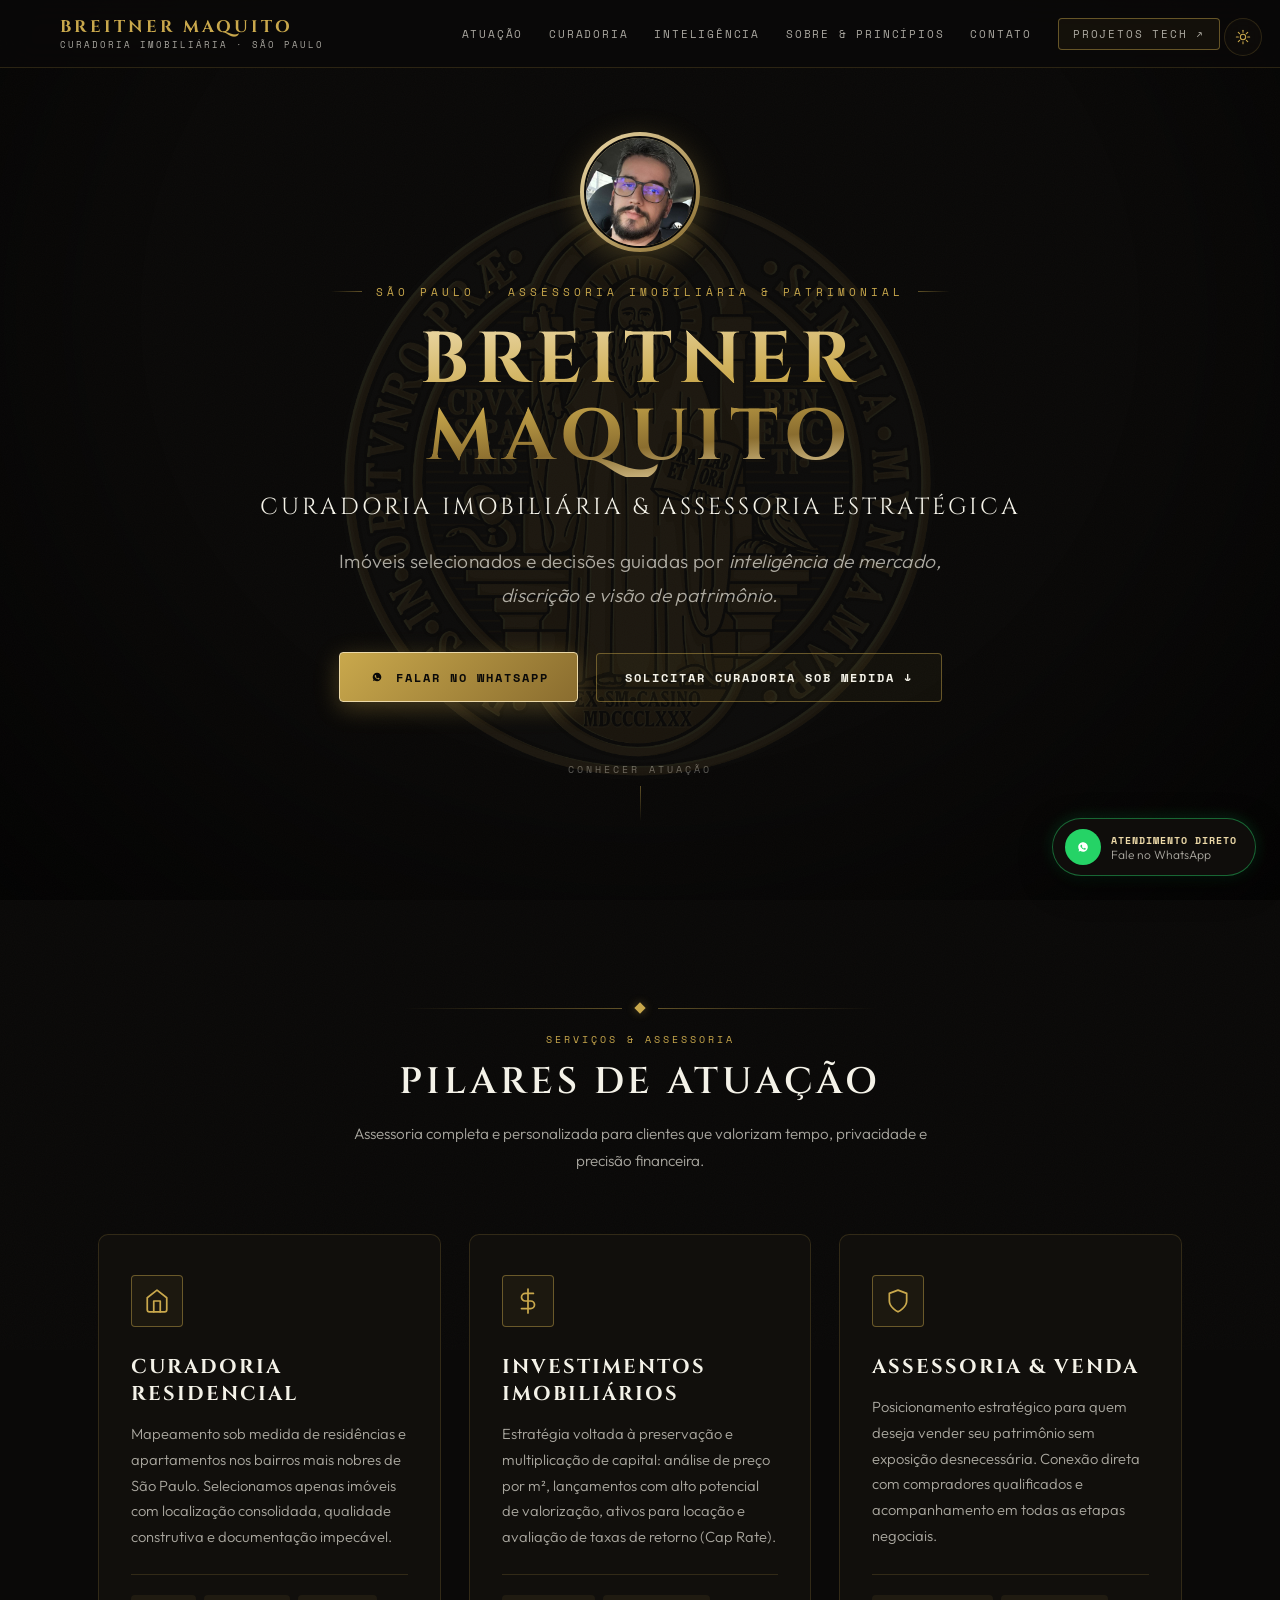
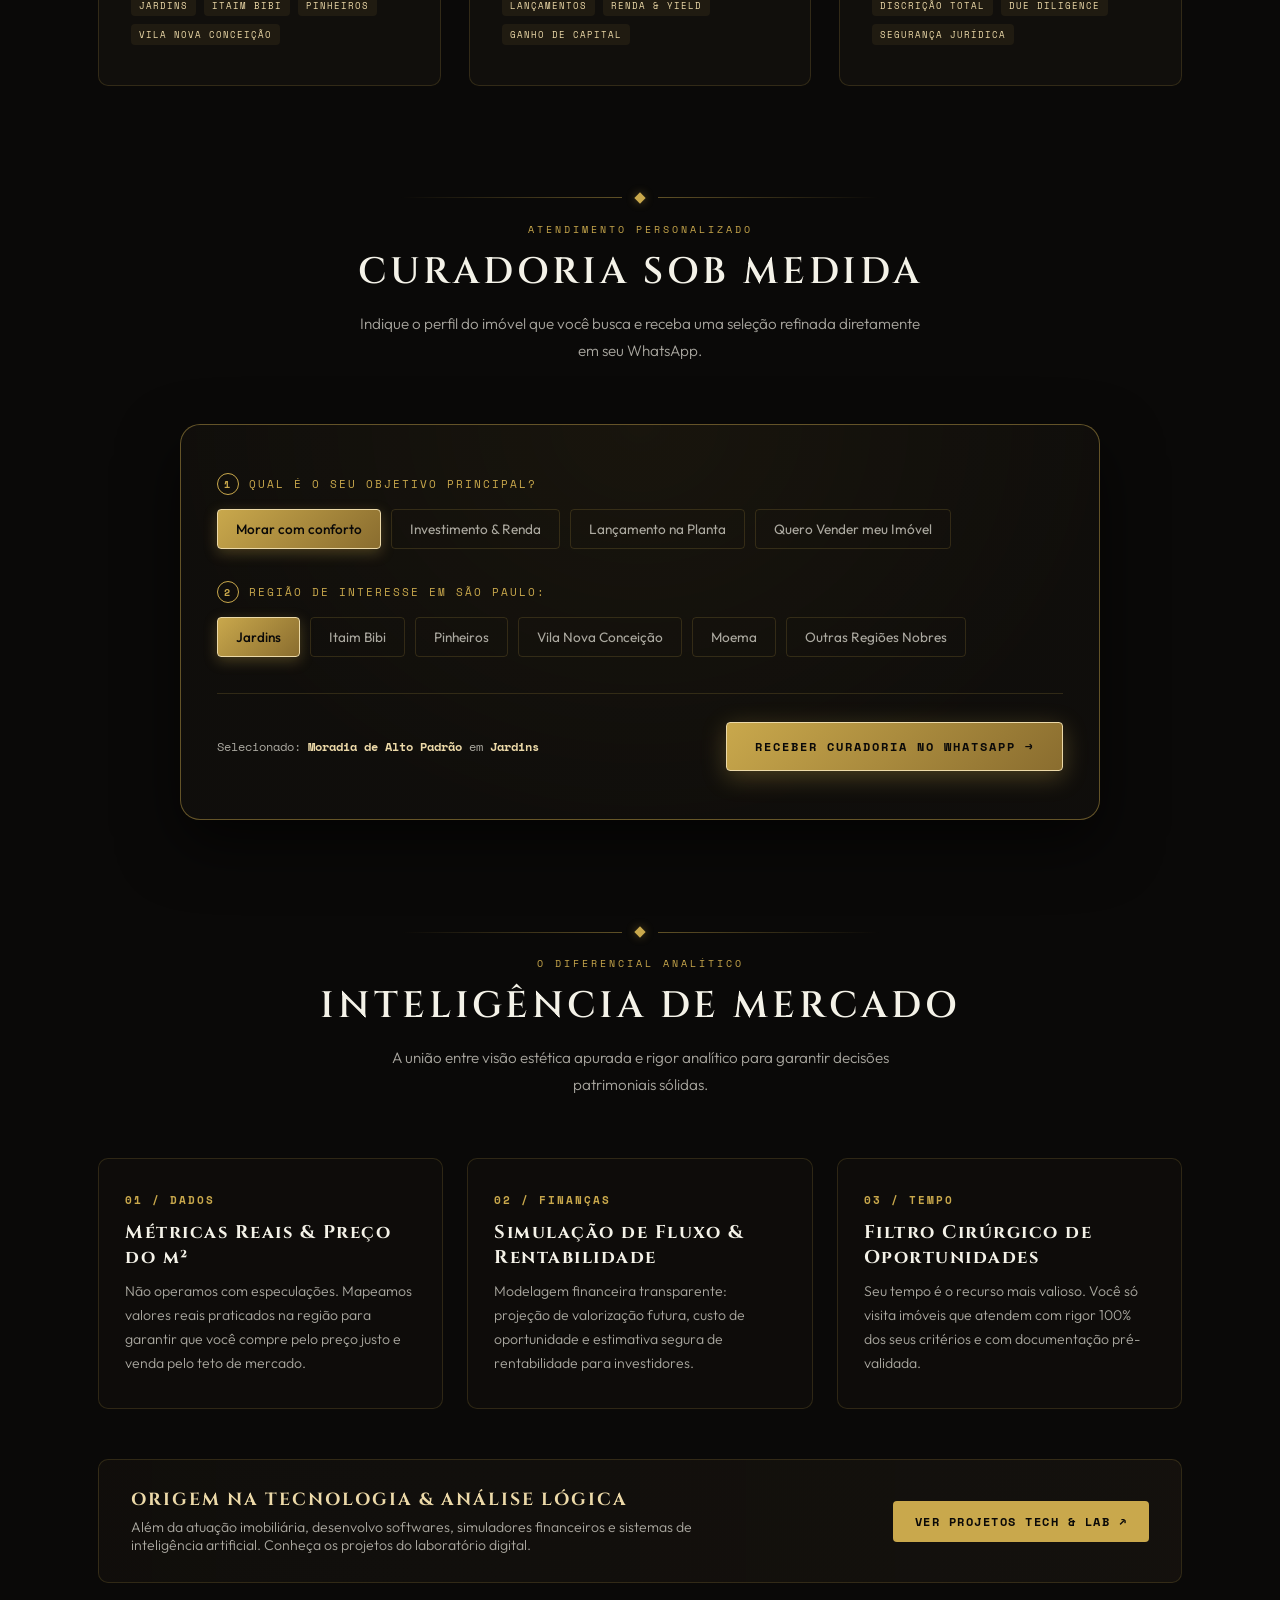
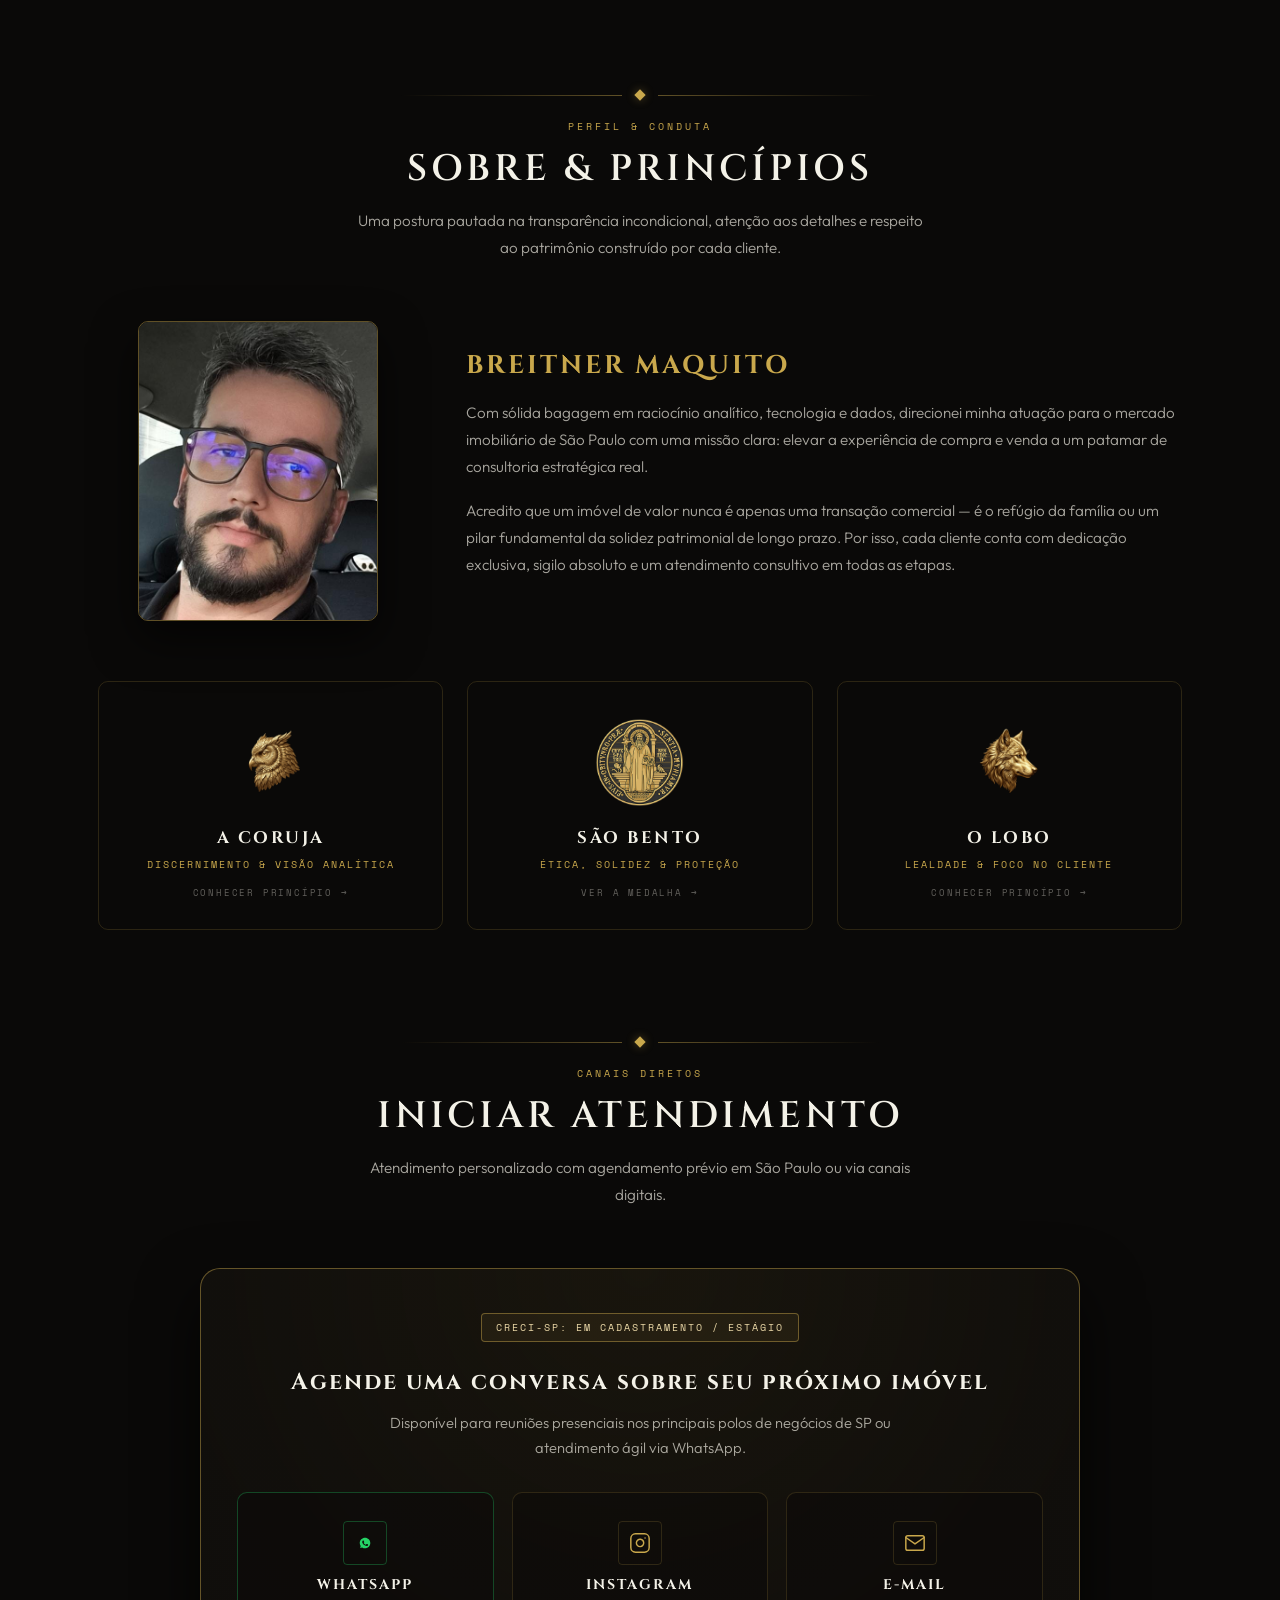
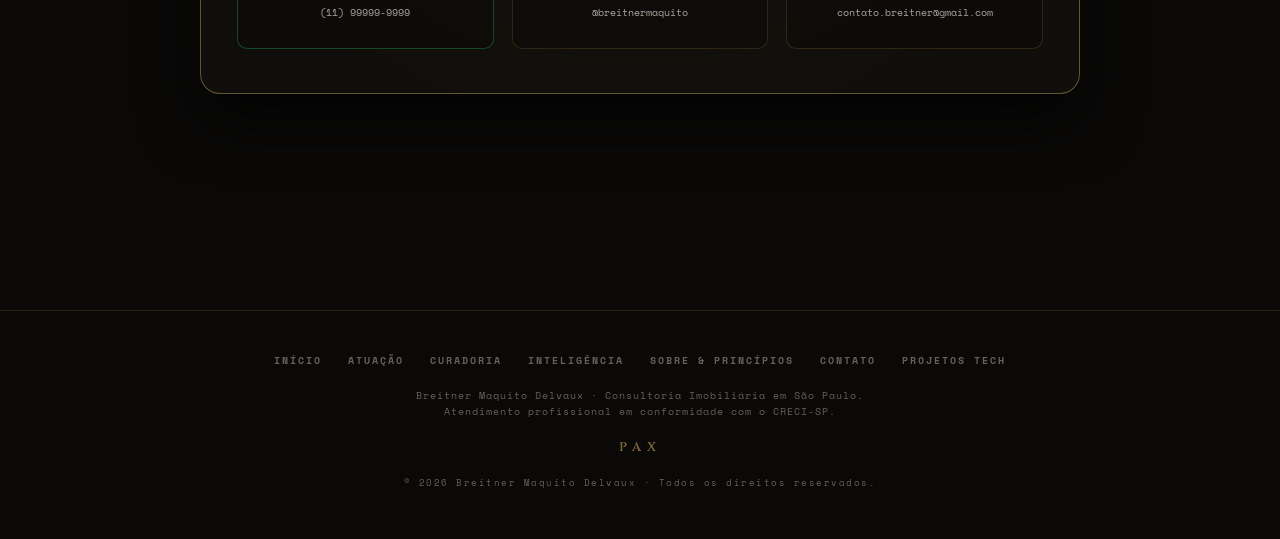
==== index.html @ dfddaceb "feat: curadoria imobiliaria sp e pagina tech" ====
<!DOCTYPE html>
<html lang="pt-BR">
<head>
<meta charset="UTF-8">
<meta name="viewport" content="width=device-width, initial-scale=1.0">
<meta name="description" content="Breitner Maquito — Curadoria Imobiliária & Assessoria Estratégica em São Paulo. Imóveis selecionados e decisões guiadas por inteligência de mercado, discrição e visão de patrimônio.">
<title>Breitner Maquito — Curadoria Imobiliária & Assessoria Estratégica · São Paulo</title>
<link rel="manifest" href="manifest.json">
<meta name="theme-color" content="#0a0908">

<!-- ═══════════ SEO / META TAGS ═══════════ -->
<meta name="author" content="Breitner Maquito Delvaux">
<meta name="keywords" content="Breitner Maquito, corretor de imóveis, curadoria imobiliária, São Paulo, Jardins, Itaim Bibi, Pinheiros, Vila Nova Conceição, assessoria imobiliária, investimentos imobiliários">
<link rel="canonical" href="https://tinight.github.io/">

<!-- Open Graph (LinkedIn, WhatsApp, Facebook) -->
<meta property="og:type" content="website">
<meta property="og:url" content="https://tinight.github.io/">
<meta property="og:title" content="Breitner Maquito — Curadoria Imobiliária & Assessoria Estratégica">
<meta property="og:description" content="Imóveis selecionados e decisões guiadas por inteligência de mercado, discrição e visão de patrimônio em São Paulo.">
<meta property="og:image" content="https://tinight.github.io/assets/og-card.jpg">
<meta property="og:image:width" content="1200">
<meta property="og:image:height" content="630">
<meta property="og:locale" content="pt_BR">
<meta property="og:site_name" content="Breitner Maquito Real Estate">

<!-- Twitter / X -->
<meta name="twitter:card" content="summary_large_image">
<meta name="twitter:title" content="Breitner Maquito — Curadoria Imobiliária · São Paulo">
<meta name="twitter:description" content="Imóveis selecionados e decisões guiadas por inteligência de mercado e discrição em São Paulo.">
<meta name="twitter:image" content="https://tinight.github.io/assets/og-card.jpg">

<link href="https://fonts.googleapis.com/css2?family=Cinzel:wght@400;600;700;900&family=Outfit:wght@300;400;500;600;700&family=Space+Mono:wght@400;700&display=swap" rel="stylesheet">
<style>
*,*::before,*::after{margin:0;padding:0;box-sizing:border-box;}

:root{
  /* Paleta champanhe & luxo discreto */
  --bg:#0a0908;
  --bg-soft:#110f0c;
  --bg-card:#15130f;
  --gold-hi:#ecd9a8;   /* champanhe claro — brilhos e texto metálico */
  --gold:#c9a84c;      /* ouro nobre */
  --gold-deep:#8a6d2f; /* ouro sombra */
  --ink:#f4f2e8;
  --muted:rgba(244,242,232,0.68);
  --faint:rgba(244,242,232,0.38);
  --line:rgba(201,168,76,0.18);
  --line-strong:rgba(201,168,76,0.45);
  --whatsapp:#25D366;

  /* Sistema */
  --r-sm:4px;
  --r-md:10px;
  --r-lg:20px;
  --sans:'Outfit',sans-serif;
  --serif:'Cinzel',serif;
  --mono:'Space Mono',monospace;
  --section-pad:clamp(80px,12vh,140px);
}

html{scroll-behavior:smooth;}
body{
  font-family:var(--sans);
  font-weight:300;
  background:var(--bg);
  color:var(--ink);
  min-height:100vh;
  overflow-x:hidden;
  -webkit-font-smoothing:antialiased;
}

/* ── Textura de grain sutil ── */
body::after{
  content:'';
  position:fixed;inset:-50%;z-index:1;pointer-events:none;
  background-image:url("data:image/svg+xml,%3Csvg xmlns='http://www.w3.org/2000/svg' width='300' height='300'%3E%3Cfilter id='n'%3E%3CfeTurbulence type='fractalNoise' baseFrequency='0.9' numOctaves='2'/%3E%3C/filter%3E%3Crect width='300' height='300' filter='url(%23n)' opacity='0.5'/%3E%3C/svg%3E");
  opacity:0.045;
  animation:grainShift 9s steps(6) infinite;
}
@keyframes grainShift{
  0%,100%{transform:translate(0,0);}
  20%{transform:translate(-2%,1%);}
  40%{transform:translate(1%,-2%);}
  60%{transform:translate(-1%,2%);}
  80%{transform:translate(2%,-1%);}
}

/* Vinheta de profundidade */
body::before{
  content:'';
  position:fixed;inset:0;z-index:0;pointer-events:none;
  background:radial-gradient(ellipse at 50% 35%,transparent 55%,rgba(0,0,0,0.65) 100%);
}

::selection{background:rgba(201,168,76,0.3);color:var(--gold-hi);}

/* ═══════════ NAVBAR ═══════════ */
.navbar{
  position:sticky;top:0;z-index:90;
  background:rgba(10,9,8,0.88);
  backdrop-filter:blur(16px);-webkit-backdrop-filter:blur(16px);
  border-bottom:1px solid var(--line);
  padding:16px 28px;
}
.nav-inner{
  max-width:1160px;margin:0 auto;
  display:flex;align-items:center;justify-content:space-between;
  gap:20px;
}
.nav-brand{
  display:flex;flex-direction:column;
  text-decoration:none;
}
.brand-name{
  font-family:var(--serif);
  font-size:1.05rem;font-weight:700;
  letter-spacing:3px;text-transform:uppercase;
  color:var(--gold);
}
.brand-sub{
  font-family:var(--mono);
  font-size:0.56rem;letter-spacing:2px;
  text-transform:uppercase;color:var(--muted);
}
.nav-links{
  display:flex;align-items:center;gap:26px;
}
.nav-links a{
  font-family:var(--mono);font-size:0.68rem;font-weight:500;
  letter-spacing:1.8px;text-transform:uppercase;
  color:var(--muted);text-decoration:none;
  transition:color .25s ease;
}
.nav-links a:hover{color:var(--gold-hi);}
.nav-btn-tech{
  display:inline-flex;align-items:center;gap:6px;
  font-family:var(--mono);font-size:0.66rem;font-weight:700;
  letter-spacing:1.5px;text-transform:uppercase;
  color:var(--gold);text-decoration:none;
  padding:7px 14px;border:1px solid var(--line-strong);
  border-radius:var(--r-sm);
  background:rgba(201,168,76,0.06);
  transition:all .3s ease;
}
.nav-btn-tech:hover{
  background:var(--gold);color:var(--bg);
  border-color:var(--gold);
  transform:translateY(-1px);
}
@media(max-width:880px){
  .nav-links a:not(.nav-btn-tech){display:none;}
}

/* ═══════════ HERO ═══════════ */
.hero{
  position:relative;z-index:2;
  min-height:92vh;min-height:92svh;
  display:flex;flex-direction:column;
  align-items:center;justify-content:center;
  text-align:center;
  padding:60px 24px 70px;
  overflow:hidden;
}

/* Marca d'água medalha */
.hero-medal{
  position:absolute;top:50%;left:50%;
  width:min(70vh,600px);height:min(70vh,600px);
  transform:translate(-50%,-50%);
  pointer-events:none;z-index:0;
  opacity:0.09;
  animation:medalBreath 14s ease-in-out infinite alternate;
}
.hero-medal img{width:100%;height:100%;object-fit:contain;}
@keyframes medalBreath{
  from{transform:translate(-50%,-50%) scale(1) rotate(-1deg);opacity:0.08;}
  to{transform:translate(-50%,-50%) scale(1.04) rotate(1deg);opacity:0.12;}
}

.hero-inner{position:relative;z-index:2;max-width:980px;display:flex;flex-direction:column;align-items:center;}

/* Foto do Breitner com moldura de luxo */
.hero-profile{
  position:relative;
  margin-bottom:28px;
}
.profile-frame{
  width:120px;height:120px;
  border-radius:50%;
  padding:4px;
  background:linear-gradient(135deg,var(--gold-hi),var(--gold-deep));
  box-shadow:0 8px 32px rgba(201,168,76,0.28);
  display:inline-block;
}
.profile-img{
  width:100%;height:100%;
  border-radius:50%;
  object-fit:cover;
  display:block;
  border:2px solid var(--bg);
}


.hero-eyebrow{
  font-family:var(--mono);
  font-size:0.68rem;letter-spacing:4px;
  color:var(--gold);text-transform:uppercase;
  margin-bottom:22px;
  display:inline-flex;align-items:center;gap:14px;
}
.hero-eyebrow::before,.hero-eyebrow::after{
  content:'';width:32px;height:1px;
  background:linear-gradient(90deg,transparent,var(--line-strong));
}
.hero-eyebrow::after{background:linear-gradient(90deg,var(--line-strong),transparent);}

.hero h1{
  font-family:var(--serif);
  font-size:clamp(2.4rem,6vw,4.5rem);
  font-weight:700;
  letter-spacing:clamp(3px,0.7vw,7px);
  text-transform:uppercase;
  line-height:1.08;
  background:linear-gradient(175deg,var(--gold-hi) 0%,var(--gold) 45%,var(--gold-deep) 75%,var(--gold-hi) 100%);
  -webkit-background-clip:text;background-clip:text;
  -webkit-text-fill-color:transparent;color:transparent;
}

.hero-subtitle{
  margin-top:14px;
  font-family:var(--serif);
  font-size:clamp(1.05rem,2.4vw,1.45rem);
  font-weight:400;
  letter-spacing:3px;
  text-transform:uppercase;
  color:var(--ink);
}

.hero-tagline{
  margin-top:22px;
  font-size:clamp(1rem,1.9vw,1.2rem);
  font-weight:300;
  color:var(--muted);
  letter-spacing:0.4px;
  line-height:1.75;
  max-width:660px;
}

/* Ações do Hero */
.hero-actions{
  margin-top:40px;
  display:flex;align-items:center;justify-content:center;
  gap:18px;flex-wrap:wrap;
}
.btn-primary{
  display:inline-flex;align-items:center;gap:10px;
  background:linear-gradient(135deg,var(--gold),var(--gold-deep));
  color:var(--bg);font-family:var(--mono);font-size:0.75rem;font-weight:700;
  letter-spacing:2px;text-transform:uppercase;text-decoration:none;
  padding:15px 28px;border-radius:var(--r-sm);
  border:1px solid var(--gold-hi);
  box-shadow:0 6px 24px rgba(201,168,76,0.32);
  transition:all .3s ease;
}
.btn-primary:hover{
  background:linear-gradient(135deg,var(--gold-hi),var(--gold));
  transform:translateY(-2px);
  box-shadow:0 10px 30px rgba(201,168,76,0.45);
}
.btn-secondary{
  display:inline-flex;align-items:center;gap:10px;
  background:rgba(201,168,76,0.05);
  color:var(--ink);font-family:var(--mono);font-size:0.75rem;font-weight:700;
  letter-spacing:2px;text-transform:uppercase;text-decoration:none;
  padding:15px 28px;border-radius:var(--r-sm);
  border:1px solid var(--line-strong);
  transition:all .3s ease;
}
.btn-secondary:hover{
  border-color:var(--gold);color:var(--gold-hi);
  background:rgba(201,168,76,0.12);
  transform:translateY(-2px);
}

.hero-scroll{
  margin-top:60px;
  display:flex;flex-direction:column;align-items:center;gap:10px;
  color:var(--faint);text-decoration:none;
  font-family:var(--mono);font-size:0.6rem;letter-spacing:3px;text-transform:uppercase;
  transition:color .3s;
}
.hero-scroll:hover{color:var(--gold);}
.hero-scroll span{display:block;width:1px;height:36px;background:linear-gradient(180deg,var(--line-strong),transparent);}

/* ═══════════ ESTRUTURA DE SEÇÃO ═══════════ */
.section{
  position:relative;z-index:2;
  max-width:1140px;margin:0 auto;
  padding:var(--section-pad) 28px 0;
}
.section:last-of-type{padding-bottom:var(--section-pad);}

.section-head{
  display:flex;flex-direction:column;align-items:center;
  margin-bottom:60px;text-align:center;
}
.ornament{
  display:flex;align-items:center;gap:14px;
  margin-bottom:20px;width:100%;max-width:480px;
}
.ornament::before,.ornament::after{
  content:'';flex:1;height:1px;
  background:linear-gradient(90deg,transparent,var(--line-strong));
}
.ornament::after{background:linear-gradient(90deg,var(--line-strong),transparent);}
.ornament i{
  width:8px;height:8px;flex-shrink:0;
  background:var(--gold);
  transform:rotate(45deg);
  box-shadow:0 0 10px rgba(201,168,76,0.4);
}
.section-tag{
  font-family:var(--mono);font-size:0.62rem;letter-spacing:3px;
  color:var(--gold);text-transform:uppercase;margin-bottom:10px;
}
.section-title{
  font-family:var(--serif);
  font-size:clamp(1.6rem,3.4vw,2.3rem);
  font-weight:600;letter-spacing:4px;text-transform:uppercase;
  color:var(--ink);
}
.section-sub{
  margin-top:14px;
  font-size:0.95rem;color:var(--muted);font-weight:300;
  max-width:580px;line-height:1.75;
}

/* ═══════════ ÁREAS DE ATUAÇÃO ═══════════ */
.services-grid{
  display:grid;grid-template-columns:repeat(3,1fr);
  gap:28px;
}
@media(max-width:920px){.services-grid{grid-template-columns:1fr;max-width:540px;margin-inline:auto;}}

.service-card{
  background:var(--bg-soft);
  border:1px solid var(--line);
  border-radius:var(--r-md);
  padding:40px 32px;
  display:flex;flex-direction:column;
  transition:border-color .35s ease,transform .35s ease,box-shadow .35s ease;
  position:relative;overflow:hidden;
}
.service-card::before{
  content:'';position:absolute;top:0;left:0;right:0;height:2px;
  background:linear-gradient(90deg,transparent,var(--gold),transparent);
  opacity:0;transition:opacity .35s;
}
.service-card:hover{
  border-color:var(--line-strong);
  transform:translateY(-6px);
  box-shadow:0 20px 40px rgba(0,0,0,0.5);
}
.service-card:hover::before{opacity:1;}

.service-icon{
  width:52px;height:52px;border-radius:var(--r-sm);
  border:1px solid var(--line-strong);
  display:flex;align-items:center;justify-content:center;
  color:var(--gold);background:rgba(201,168,76,0.06);
  margin-bottom:26px;
}
.service-title{
  font-family:var(--serif);font-size:1.25rem;font-weight:700;
  letter-spacing:2px;text-transform:uppercase;color:var(--ink);
  margin-bottom:14px;
}
.service-desc{
  font-size:0.92rem;font-weight:300;color:var(--muted);
  line-height:1.75;flex:1;
}
.service-tags{
  margin-top:24px;padding-top:20px;
  border-top:1px solid var(--line);
  display:flex;flex-wrap:wrap;gap:8px;
}
.service-tag{
  font-family:var(--mono);font-size:0.58rem;letter-spacing:1px;
  text-transform:uppercase;color:var(--gold-hi);
  background:rgba(201,168,76,0.08);padding:4px 8px;border-radius:var(--r-sm);
}

/* ═══════════ CURADORIA INTERATIVA ═══════════ */
.curadoria-box{
  background:radial-gradient(ellipse at 50% 0%,rgba(201,168,76,0.08) 0%,rgba(17,15,12,0.85) 75%);
  border:1px solid var(--line-strong);
  border-radius:var(--r-lg);
  padding:48px 36px;
  max-width:920px;margin:0 auto;
  box-shadow:0 24px 60px rgba(0,0,0,0.6);
}
@media(max-width:600px){.curadoria-box{padding:32px 20px;}}

.curadoria-steps{
  display:flex;flex-direction:column;gap:32px;
}
.curadoria-step-title{
  font-family:var(--mono);font-size:0.68rem;letter-spacing:2px;
  text-transform:uppercase;color:var(--gold);margin-bottom:14px;
  display:flex;align-items:center;gap:10px;
}
.step-num{
  width:22px;height:22px;border-radius:50%;
  border:1px solid var(--gold);
  display:flex;align-items:center;justify-content:center;
  font-size:0.62rem;font-weight:700;
}
.options-chips{
  display:flex;flex-wrap:wrap;gap:10px;
}
.chip-btn{
  background:none;border:1px solid var(--line);
  color:var(--muted);padding:10px 18px;border-radius:var(--r-sm);
  font-family:var(--sans);font-size:0.85rem;cursor:pointer;
  transition:all .25s ease;
}
.chip-btn:hover{border-color:var(--gold);color:var(--ink);}
.chip-btn.active{
  background:linear-gradient(135deg,var(--gold),var(--gold-deep));
  color:var(--bg);border-color:var(--gold-hi);font-weight:500;
  box-shadow:0 4px 14px rgba(201,168,76,0.3);
}

.curadoria-submit-row{
  margin-top:36px;
  padding-top:28px;
  border-top:1px solid var(--line);
  display:flex;align-items:center;justify-content:space-between;
  gap:20px;flex-wrap:wrap;
}
.curadoria-summary{
  font-family:var(--mono);font-size:0.75rem;color:var(--muted);
  line-height:1.6;
}
.curadoria-summary b{color:var(--gold-hi);font-weight:600;}

/* ═══════════ DIFERENCIAIS / INTELIGÊNCIA ═══════════ */
.diff-grid{
  display:grid;grid-template-columns:repeat(3,1fr);gap:24px;
}
@media(max-width:860px){.diff-grid{grid-template-columns:1fr;}}

.diff-card{
  border:1px solid var(--line);
  border-radius:var(--r-md);
  padding:32px 26px;
  background:rgba(17,15,12,0.6);
  transition:all .3s ease;
}
.diff-card:hover{
  border-color:var(--gold);
  background:rgba(201,168,76,0.04);
}
.diff-number{
  font-family:var(--mono);font-size:0.7rem;font-weight:700;
  letter-spacing:2px;color:var(--gold);margin-bottom:12px;
}
.diff-title{
  font-family:var(--serif);font-size:1.15rem;font-weight:700;
  letter-spacing:1.5px;color:var(--ink);margin-bottom:10px;
}
.diff-desc{
  font-size:0.88rem;color:var(--muted);line-height:1.7;font-weight:300;
}

/* Banner de ligação com o Tech Lab */
.tech-banner{
  margin-top:50px;
  border:1px solid var(--line);
  border-radius:var(--r-md);
  padding:28px 32px;
  display:flex;align-items:center;justify-content:space-between;
  gap:24px;flex-wrap:wrap;
  background:linear-gradient(90deg,rgba(17,15,12,0.9),rgba(25,21,16,0.7));
}
.tech-banner-info h4{
  font-family:var(--serif);font-size:1.1rem;letter-spacing:2px;
  text-transform:uppercase;color:var(--gold-hi);margin-bottom:6px;
}
.tech-banner-info p{
  font-size:0.88rem;color:var(--muted);font-weight:300;max-width:580px;
}
.tech-banner-btn{
  display:inline-flex;align-items:center;gap:8px;
  font-family:var(--mono);font-size:0.72rem;font-weight:700;
  letter-spacing:1.5px;text-transform:uppercase;text-decoration:none;
  color:var(--bg);background:var(--gold);
  padding:12px 22px;border-radius:var(--r-sm);
  transition:all .3s;white-space:nowrap;
}
.tech-banner-btn:hover{
  background:var(--gold-hi);transform:translateX(3px);
}

/* ═══════════ SOBRE & PRINCÍPIOS ═══════════ */
.about-box{
  display:grid;grid-template-columns:320px 1fr;gap:48px;
  align-items:center;margin-bottom:60px;
}
@media(max-width:860px){.about-box{grid-template-columns:1fr;text-align:center;}}

.about-photo-col{display:flex;justify-content:center;}
.about-photo-wrap{
  position:relative;width:240px;height:300px;
  border-radius:var(--r-md);overflow:hidden;
  border:1px solid var(--line-strong);
  box-shadow:0 18px 45px rgba(0,0,0,0.6);
}
.about-photo-wrap img{
  width:100%;height:100%;object-fit:cover;
}
.about-text h3{
  font-family:var(--serif);font-size:1.6rem;font-weight:700;
  letter-spacing:3px;text-transform:uppercase;color:var(--gold);
  margin-bottom:16px;
}
.about-text p{
  font-size:0.95rem;font-weight:300;color:var(--muted);
  line-height:1.8;margin-bottom:16px;
}

/* Símbolos / Pilares */
.symbols-grid{
  display:grid;grid-template-columns:repeat(3,1fr);
  gap:24px;
}
@media(max-width:680px){.symbols-grid{grid-template-columns:1fr;max-width:380px;margin-inline:auto;}}

.symbol-card{
  background:none;border:1px solid var(--line);
  border-radius:var(--r-md);
  padding:36px 24px 30px;
  text-align:center;cursor:pointer;
  color:inherit;font-family:inherit;
  transition:border-color .35s,background .35s,transform .35s;
}
.symbol-card:hover{
  border-color:var(--line-strong);
  background:rgba(201,168,76,0.04);
  transform:translateY(-6px);
}
.symbol-card img{
  width:88px;height:88px;object-fit:contain;
  margin-bottom:18px;
  transition:transform .4s ease;
}
.symbol-card:hover img{transform:scale(1.06);}
.symbol-name{
  font-family:var(--serif);
  font-size:1.05rem;font-weight:700;
  letter-spacing:2.5px;text-transform:uppercase;
  color:var(--ink);
}
.symbol-meaning{
  margin-top:8px;
  font-family:var(--mono);font-size:0.62rem;
  letter-spacing:2px;text-transform:uppercase;
  color:var(--gold);
}
.symbol-hint{
  margin-top:14px;display:inline-block;
  font-family:var(--mono);font-size:0.58rem;
  letter-spacing:1.8px;text-transform:uppercase;
  color:var(--faint);
  transition:color .3s;
}
.symbol-card:hover .symbol-hint{color:var(--gold);}

/* ═══════════ CONTATO ═══════════ */
.contact-section-inner{
  max-width:880px;margin:0 auto;
}
.contact-highlight-card{
  background:radial-gradient(circle at 50% 0%,rgba(201,168,76,0.08) 0%,rgba(17,15,12,0.95) 80%);
  border:1px solid var(--line-strong);
  border-radius:var(--r-lg);
  padding:44px 36px;
  text-align:center;
  box-shadow:0 24px 60px rgba(0,0,0,0.7);
}
.creci-badge{
  display:inline-flex;align-items:center;gap:8px;
  padding:6px 14px;border-radius:var(--r-sm);
  background:rgba(201,168,76,0.08);
  border:1px solid var(--line-strong);
  font-family:var(--mono);font-size:0.62rem;letter-spacing:2px;
  text-transform:uppercase;color:var(--gold-hi);
  margin-bottom:24px;
}
.contacts-grid{
  display:grid;grid-template-columns:repeat(3,1fr);gap:18px;
  margin-top:32px;
}
@media(max-width:700px){.contacts-grid{grid-template-columns:1fr;}}

.contact-item{
  display:flex;flex-direction:column;align-items:center;gap:10px;
  padding:28px 16px;
  background:rgba(10,9,8,0.5);
  border:1px solid var(--line);
  border-radius:var(--r-md);
  text-decoration:none;color:inherit;cursor:pointer;
  transition:all .3s ease;
}
.contact-item:hover{
  border-color:var(--gold);
  background:rgba(201,168,76,0.05);
  transform:translateY(-4px);
}
.contact-item.contact-item--whatsapp{
  border-color:rgba(37,211,102,0.3);
}
.contact-item.contact-item--whatsapp:hover{
  border-color:var(--whatsapp);
  background:rgba(37,211,102,0.06);
}
.contact-icon{
  width:44px;height:44px;border-radius:var(--r-sm);
  border:1px solid var(--line);
  display:flex;align-items:center;justify-content:center;
  color:var(--gold);
  transition:all .3s;
}
.contact-item--whatsapp .contact-icon{color:var(--whatsapp);border-color:rgba(37,211,102,0.3);}
.contact-item:hover .contact-icon{
  background:var(--gold);color:var(--bg);
}
.contact-item--whatsapp:hover .contact-icon{
  background:var(--whatsapp);color:#fff;border-color:var(--whatsapp);
}
.contact-label{
  font-family:var(--serif);font-size:0.88rem;font-weight:700;
  letter-spacing:2px;text-transform:uppercase;color:var(--ink);
}
.contact-handle{
  font-family:var(--mono);font-size:0.65rem;
  color:var(--muted);text-align:center;word-break:break-all;
}

/* ═══════════ BOTÃO FLUTUANTE DE WHATSAPP ═══════════ */
.floating-whatsapp{
  position:fixed;bottom:24px;right:24px;z-index:999;
  display:flex;align-items:center;gap:10px;
  background:rgba(17,15,12,0.92);
  border:1px solid rgba(37,211,102,0.45);
  color:var(--ink);text-decoration:none;
  padding:10px 18px 10px 12px;border-radius:30px;
  backdrop-filter:blur(12px);-webkit-backdrop-filter:blur(12px);
  box-shadow:0 10px 30px rgba(0,0,0,0.6), 0 0 15px rgba(37,211,102,0.2);
  transition:all .3s cubic-bezier(0.2,0.8,0.2,1);
}
.floating-whatsapp:hover{
  transform:translateY(-3px) scale(1.02);
  border-color:var(--whatsapp);
  box-shadow:0 14px 35px rgba(0,0,0,0.7), 0 0 25px rgba(37,211,102,0.35);
}
.wpp-icon-circle{
  width:36px;height:36px;border-radius:50%;
  background:var(--whatsapp);color:#fff;
  display:flex;align-items:center;justify-content:center;
  flex-shrink:0;
}
.wpp-text{
  display:flex;flex-direction:column;text-align:left;
}
.wpp-title{
  font-family:var(--mono);font-size:0.65rem;font-weight:700;
  letter-spacing:1px;text-transform:uppercase;color:var(--gold-hi);
}
.wpp-sub{
  font-size:0.75rem;color:var(--muted);line-height:1.2;
}

/* ═══════════ FOOTER ═══════════ */
.footer{
  position:relative;z-index:2;
  margin-top:var(--section-pad);
  border-top:1px solid var(--line);
  padding:42px 28px 50px;
  display:flex;flex-direction:column;align-items:center;gap:20px;
}
.footer-links{display:flex;gap:26px;flex-wrap:wrap;justify-content:center;}
.footer-links a{
  font-family:var(--mono);font-size:0.64rem;font-weight:700;
  letter-spacing:2px;text-transform:uppercase;
  color:var(--faint);text-decoration:none;
  transition:color .3s;
}
.footer-links a:hover{color:var(--gold);}
.footer-creci-note{
  font-family:var(--mono);font-size:0.6rem;letter-spacing:1px;
  color:var(--faint);text-align:center;max-width:540px;line-height:1.6;
}
.footer-pax{
  font-family:var(--serif);font-size:0.8rem;font-weight:600;
  letter-spacing:6px;color:var(--gold);opacity:0.6;
}
.footer-copy{
  font-family:var(--mono);font-size:0.58rem;
  letter-spacing:1.5px;color:var(--faint);
}

/* ═══════════ REVEAL ON SCROLL ═══════════ */
.reveal{opacity:0;transform:translateY(24px);transition:opacity .75s ease,transform .75s ease;}
.reveal.in{opacity:1;transform:translateY(0);}

/* ═══════════ TOGGLE DE BRILHO ═══════════ */
.glow-toggle{
  position:fixed;top:18px;right:18px;z-index:100;
  width:38px;height:38px;border-radius:50%;
  background:rgba(16,14,11,0.7);
  border:1px solid var(--line);
  color:var(--gold);cursor:pointer;
  display:flex;align-items:center;justify-content:center;
  backdrop-filter:blur(10px);-webkit-backdrop-filter:blur(10px);
  transition:border-color .3s,color .3s;
}
.glow-toggle:hover{border-color:var(--line-strong);color:var(--gold-hi);}
.glow-toggle svg{width:16px;height:16px;}
.glow-off .hero-medal{opacity:0.04!important;animation:none;}
.glow-off body::after{display:none;}

/* ═══════════ MODAIS (PRESERVADOS E REFINADOS) ═══════════ */
.modal-overlay{
  position:fixed;inset:0;
  background:rgba(10,9,8,0.92);
  backdrop-filter:blur(14px);-webkit-backdrop-filter:blur(14px);
  display:flex;align-items:center;justify-content:center;
  z-index:1000;opacity:0;pointer-events:none;
  transition:opacity .3s ease;padding:20px;
}
.modal-overlay.active{opacity:1;pointer-events:auto;}
.modal-card{
  background:var(--bg-soft);
  border:1px solid var(--line-strong);
  border-radius:var(--r-lg);width:100%;max-width:680px;
  box-shadow:0 30px 80px rgba(0,0,0,0.85);
  transform:translateY(20px) scale(0.98);
  transition:transform .35s cubic-bezier(0.175,0.885,0.32,1.12);
  position:relative;overflow:hidden;
  padding:36px;
  display:grid;grid-template-columns:200px 1fr;gap:30px;
  max-height:calc(100vh - 40px);overflow-y:auto;
}
.modal-overlay.active .modal-card{transform:translateY(0) scale(1);}
.modal-close{
  position:absolute;top:16px;right:16px;
  background:none;border:1px solid var(--line);
  color:var(--muted);width:32px;height:32px;border-radius:50%;
  display:flex;align-items:center;justify-content:center;
  font-size:1.1rem;cursor:pointer;z-index:10;transition:all .2s;
}
.modal-close:hover{border-color:var(--gold);color:var(--gold);}
.modal-visual{display:flex;flex-direction:column;align-items:center;justify-content:center;gap:14px;}
.modal-visual img{width:160px;height:160px;object-fit:contain;filter:drop-shadow(0 0 18px rgba(201,168,76,0.35));}
.modal-info{display:flex;flex-direction:column;gap:14px;min-width:0;}
.modal-title{
  font-family:var(--serif);font-size:1.35rem;font-weight:700;
  letter-spacing:2px;text-transform:uppercase;color:var(--gold);
}
.modal-sub{font-family:var(--mono);font-size:0.62rem;color:var(--muted);letter-spacing:2.5px;text-transform:uppercase;margin-top:-6px;}
.modal-text{font-size:0.9rem;font-weight:300;line-height:1.75;color:rgba(244,242,232,0.85);}
@media(max-width:600px){.modal-card{grid-template-columns:1fr;padding:28px 20px;}.modal-visual img{width:120px;height:120px;}}

/* Extras do modal de São Bento */
.benedict-tabs{display:flex;gap:8px;border-bottom:1px solid var(--line);padding-bottom:8px;margin-top:6px;}
.benedict-tab{background:none;border:none;color:var(--muted);font-family:var(--mono);font-size:0.64rem;font-weight:700;letter-spacing:1.5px;text-transform:uppercase;cursor:pointer;padding:6px 12px;border-radius:var(--r-sm);transition:all .2s;}
.benedict-tab.active{color:var(--gold);background:rgba(201,168,76,0.08);}
.siglas-box{border:1px solid var(--line);border-radius:var(--r-md);padding:14px;margin-top:6px;}
.siglas-header-label{font-family:var(--mono);font-size:0.58rem;color:var(--gold);letter-spacing:2px;text-transform:uppercase;margin-bottom:8px;}
.siglas-chips{display:flex;flex-wrap:wrap;gap:6px;margin-bottom:8px;}
.sigla-chip{font-family:var(--mono);font-size:0.62rem;font-weight:700;padding:4px 8px;border-radius:var(--r-sm);border:1px solid var(--line);color:var(--ink);cursor:help;transition:all .2s;}
.sigla-chip:hover{border-color:var(--gold);color:var(--gold);}
.sigla-desc{font-size:0.75rem;color:var(--muted);line-height:1.5;min-height:36px;}
.prayer-text{font-size:0.84rem;line-height:1.7;color:rgba(244,242,232,0.82);font-style:italic;border-left:2px solid var(--line-strong);padding-left:14px;}

/* Flip 3D da medalha */
.medal-3d{width:160px;height:160px;perspective:900px;cursor:pointer;}
.medal-3d-inner{width:100%;height:100%;position:relative;transform-style:preserve-3d;transition:transform .8s cubic-bezier(0.4,0,0.2,1);}
.medal-3d-inner.flipped{transform:rotateY(180deg);}
.medal-face{position:absolute;inset:0;backface-visibility:hidden;border-radius:50%;overflow:hidden;}
.medal-face img{width:100%;height:100%;object-fit:contain;filter:drop-shadow(0 0 16px rgba(201,168,76,0.4));}
.medal-back-face{transform:rotateY(180deg);}
.medal-hint{font-family:var(--mono);font-size:0.58rem;letter-spacing:2px;text-transform:uppercase;color:var(--muted);text-align:center;}

@media(prefers-reduced-motion:reduce){
  *,*::before,*::after{animation:none!important;transition:none!important;}
  html{scroll-behavior:auto;}
  .reveal{opacity:1;transform:none;}
}
a:focus-visible,button:focus-visible{outline:2px solid var(--gold);outline-offset:3px;border-radius:var(--r-sm);}
</style>
</head>
<body>

<button class="glow-toggle" id="glowToggle" title="Alternar brilho" aria-label="Alternar brilho">
  <svg viewBox="0 0 24 24" fill="none" stroke="currentColor" stroke-width="1.6" stroke-linecap="round"><circle cx="12" cy="12" r="4"/><line x1="12" y1="2" x2="12" y2="5"/><line x1="12" y1="19" x2="12" y2="22"/><line x1="4.9" y1="4.9" x2="7" y2="7"/><line x1="17" y1="17" x2="19.1" y2="19.1"/><line x1="2" y1="12" x2="5" y2="12"/><line x1="19" y1="12" x2="22" y2="12"/><line x1="4.9" y1="19.1" x2="7" y2="17"/><line x1="17" y1="7" x2="19.1" y2="4.9"/></svg>
</button>

<!-- ═══════════ NAVBAR ═══════════ -->
<nav class="navbar">
  <div class="nav-inner">
    <a href="#home" class="nav-brand">
      <span class="brand-name">Breitner Maquito</span>
      <span class="brand-sub">Curadoria Imobiliária · São Paulo</span>
    </a>
    <div class="nav-links">
      <a href="#atuacao">Atuação</a>
      <a href="#curadoria">Curadoria</a>
      <a href="#inteligencia">Inteligência</a>
      <a href="#sobre">Sobre & Princípios</a>
      <a href="#contato">Contato</a>
      <a href="tech.html" class="nav-btn-tech" title="Ver portfólio de tecnologia">Projetos Tech ↗</a>
    </div>
  </div>
</nav>

<!-- ═══════════ HERO ═══════════ -->
<header class="hero" id="home">

  <div class="hero-medal" aria-hidden="true">
    <img src="assets/Saint_Benedict_Medal_Colored_Front.png" alt="">
  </div>

  <div class="hero-inner">

    <!-- Foto profissional de Breitner com moldura -->
    <div class="hero-profile reveal">
      <div class="profile-frame">
        <img src="assets/BreitnerMaquitoDelvaux.jpeg" alt="Breitner Maquito Delvaux" class="profile-img">
      </div>
    </div>

    <div class="hero-eyebrow reveal">São Paulo · Assessoria Imobiliária & Patrimonial</div>

    <h1 class="reveal">Breitner<br>Maquito</h1>

    <div class="hero-subtitle reveal">Curadoria Imobiliária & Assessoria Estratégica</div>

    <p class="hero-tagline reveal">
      Imóveis selecionados e decisões guiadas por <em>inteligência de mercado, discrição e visão de patrimônio.</em>
    </p>

    <!-- CTAs de Ação Rápida -->
    <div class="hero-actions reveal">
      <!-- 
        CONFIGURAÇÃO DE WHATSAPP:
        Substitua 5511999999999 pelo seu número oficial (com DDI 55 e DDD de SP)
      -->
      <a class="btn-primary" id="heroWppBtn" href="https://wa.me/5511999999999?text=Ol%C3%A1%2C%20Breitner!%20Gostaria%20de%20conversar%20sobre%20oportunidades%20imobili%C3%A1rias%20em%20S%C3%A3o%20Paulo." target="_blank" rel="noopener">
        <svg viewBox="0 0 24 24" width="18" height="18" fill="currentColor"><path d="M12.031 6.172c-3.181 0-5.767 2.586-5.768 5.766-.001 1.298.38 2.27 1.019 3.287l-.582 2.128 2.182-.573c.978.58 1.911.928 3.145.929 3.178 0 5.767-2.587 5.768-5.766.001-3.187-2.575-5.771-5.764-5.771zm3.392 8.244c-.144.405-.837.774-1.17.824-.312.045-.693.076-2.002-.465-1.574-.65-2.576-2.253-2.656-2.358-.079-.105-.637-.847-.637-1.613s.401-1.139.544-1.294c.144-.155.313-.195.417-.195.105 0 .209.002.302.007.098.005.231-.038.36.273.134.322.459 1.117.499 1.199.04.081.067.177.014.283-.053.106-.079.172-.158.265-.08.093-.167.208-.239.279-.079.078-.162.164-.07.322.092.158.409.675.877 1.092.602.536 1.109.702 1.267.781.158.079.251.066.345-.04.093-.106.398-.464.504-.623.106-.158.212-.132.357-.079.145.053.921.434 1.079.513.158.079.264.119.303.185.04.066.04.385-.104.79z"/></svg>
        Falar no WhatsApp
      </a>
      <a class="btn-secondary" href="#curadoria">
        Solicitar Curadoria Sob Medida ↓
      </a>
    </div>

  </div>

  <a class="hero-scroll" href="#atuacao">Conhecer Atuação<span></span></a>
</header>

<!-- ═══════════ ÁREAS DE ATUAÇÃO ═══════════ -->
<section class="section" id="atuacao">
  <div class="section-head reveal">
    <div class="ornament"><i></i></div>
    <div class="section-tag">Serviços & Assessoria</div>
    <h2 class="section-title">Pilares de Atuação</h2>
    <p class="section-sub">Assessoria completa e personalizada para clientes que valorizam tempo, privacidade e precisão financeira.</p>
  </div>

  <div class="services-grid">

    <!-- Card 1 -->
    <div class="service-card reveal">
      <div class="service-icon">
        <svg viewBox="0 0 24 24" width="26" height="26" fill="none" stroke="currentColor" stroke-width="1.6" stroke-linecap="round" stroke-linejoin="round"><path d="M3 9l9-7 9 7v11a2 2 0 0 1-2 2H5a2 2 0 0 1-2-2z"/><polyline points="9 22 9 12 15 12 15 22"/></svg>
      </div>
      <h3 class="service-title">Curadoria Residencial</h3>
      <p class="service-desc">
        Mapeamento sob medida de residências e apartamentos nos bairros mais nobres de São Paulo. Selecionamos apenas imóveis com localização consolidada, qualidade construtiva e documentação impecável.
      </p>
      <div class="service-tags">
        <span class="service-tag">Jardins</span>
        <span class="service-tag">Itaim Bibi</span>
        <span class="service-tag">Pinheiros</span>
        <span class="service-tag">Vila Nova Conceição</span>
      </div>
    </div>

    <!-- Card 2 -->
    <div class="service-card reveal">
      <div class="service-icon">
        <svg viewBox="0 0 24 24" width="26" height="26" fill="none" stroke="currentColor" stroke-width="1.6" stroke-linecap="round" stroke-linejoin="round"><line x1="12" y1="1" x2="12" y2="23"/><path d="M17 5H9.5a3.5 3.5 0 0 0 0 7h5a3.5 3.5 0 0 1 0 7H6"/></svg>
      </div>
      <h3 class="service-title">Investimentos Imobiliários</h3>
      <p class="service-desc">
        Estratégia voltada à preservação e multiplicação de capital: análise de preço por m², lançamentos com alto potencial de valorização, ativos para locação e avaliação de taxas de retorno (Cap Rate).
      </p>
      <div class="service-tags">
        <span class="service-tag">Lançamentos</span>
        <span class="service-tag">Renda & Yield</span>
        <span class="service-tag">Ganho de Capital</span>
      </div>
    </div>

    <!-- Card 3 -->
    <div class="service-card reveal">
      <div class="service-icon">
        <svg viewBox="0 0 24 24" width="26" height="26" fill="none" stroke="currentColor" stroke-width="1.6" stroke-linecap="round" stroke-linejoin="round"><path d="M12 22s8-4 8-10V5l-8-3-8 3v7c0 6 8 10 8 10z"/></svg>
      </div>
      <h3 class="service-title">Assessoria & Venda</h3>
      <p class="service-desc">
        Posicionamento estratégico para quem deseja vender seu patrimônio sem exposição desnecessária. Conexão direta com compradores qualificados e acompanhamento em todas as etapas negociais.
      </p>
      <div class="service-tags">
        <span class="service-tag">Discrição Total</span>
        <span class="service-tag">Due Diligence</span>
        <span class="service-tag">Segurança Jurídica</span>
      </div>
    </div>

  </div>
</section>

<!-- ═══════════ CURADORIA SOB MEDIDA (BRIEFING) ═══════════ -->
<section class="section" id="curadoria">
  <div class="section-head reveal">
    <div class="ornament"><i></i></div>
    <div class="section-tag">Atendimento Personalizado</div>
    <h2 class="section-title">Curadoria Sob Medida</h2>
    <p class="section-sub">Indique o perfil do imóvel que você busca e receba uma seleção refinada diretamente em seu WhatsApp.</p>
  </div>

  <div class="curadoria-box reveal">
    <div class="curadoria-steps">

      <!-- Passo 1 -->
      <div class="curadoria-step">
        <div class="curadoria-step-title">
          <span class="step-num">1</span> Qual é o seu objetivo principal?
        </div>
        <div class="options-chips" id="objectiveGroup">
          <button class="chip-btn active" data-val="Moradia de Alto Padrão">Morar com conforto</button>
          <button class="chip-btn" data-val="Investimento para Renda">Investimento & Renda</button>
          <button class="chip-btn" data-val="Investimento na Planta (Valorização)">Lançamento na Planta</button>
          <button class="chip-btn" data-val="Vender meu Imóvel">Quero Vender meu Imóvel</button>
        </div>
      </div>

      <!-- Passo 2 -->
      <div class="curadoria-step">
        <div class="curadoria-step-title">
          <span class="step-num">2</span> Região de interesse em São Paulo:
        </div>
        <div class="options-chips" id="regionGroup">
          <button class="chip-btn active" data-val="Jardins">Jardins</button>
          <button class="chip-btn" data-val="Itaim Bibi">Itaim Bibi</button>
          <button class="chip-btn" data-val="Pinheiros">Pinheiros</button>
          <button class="chip-btn" data-val="Vila Nova Conceição">Vila Nova Conceição</button>
          <button class="chip-btn" data-val="Moema">Moema</button>
          <button class="chip-btn" data-val="Outras Regiões Nobres">Outras Regiões Nobres</button>
        </div>
      </div>

    </div>

    <!-- Linha de envio do briefing -->
    <div class="curadoria-submit-row">
      <div class="curadoria-summary" id="curadoriaSummary">
        Selecionado: <b>Moradia de Alto Padrão</b> em <b>Jardins</b>
      </div>
      <a class="btn-primary" id="curadoriaSubmitBtn" href="#" target="_blank" rel="noopener">
        Receber Curadoria no WhatsApp →
      </a>
    </div>
  </div>
</section>

<!-- ═══════════ DIFERENCIAIS / INTELIGÊNCIA DE MERCADO ═══════════ -->
<section class="section" id="inteligencia">
  <div class="section-head reveal">
    <div class="ornament"><i></i></div>
    <div class="section-tag">O Diferencial Analítico</div>
    <h2 class="section-title">Inteligência de Mercado</h2>
    <p class="section-sub">A união entre visão estética apurada e rigor analítico para garantir decisões patrimoniais sólidas.</p>
  </div>

  <div class="diff-grid">

    <div class="diff-card reveal">
      <div class="diff-number">01 / DADOS</div>
      <h3 class="diff-title">Métricas Reais & Preço do m²</h3>
      <p class="diff-desc">Não operamos com especulações. Mapeamos valores reais praticados na região para garantir que você compre pelo preço justo e venda pelo teto de mercado.</p>
    </div>

    <div class="diff-card reveal">
      <div class="diff-number">02 / FINANÇAS</div>
      <h3 class="diff-title">Simulação de Fluxo & Rentabilidade</h3>
      <p class="diff-desc">Modelagem financeira transparente: projeção de valorização futura, custo de oportunidade e estimativa segura de rentabilidade para investidores.</p>
    </div>

    <div class="diff-card reveal">
      <div class="diff-number">03 / TEMPO</div>
      <h3 class="diff-title">Filtro Cirúrgico de Oportunidades</h3>
      <p class="diff-desc">Seu tempo é o recurso mais valioso. Você só visita imóveis que atendem com rigor 100% dos seus critérios e com documentação pré-validada.</p>
    </div>

  </div>

  <!-- Banner com link para a página Tech -->
  <div class="tech-banner reveal">
    <div class="tech-banner-info">
      <h4>Origem na Tecnologia & Análise Lógica</h4>
      <p>Além da atuação imobiliária, desenvolvo softwares, simuladores financeiros e sistemas de inteligência artificial. Conheça os projetos do laboratório digital.</p>
    </div>
    <a href="tech.html" class="tech-banner-btn">Ver Projetos Tech & Lab ↗</a>
  </div>
</section>

<!-- ═══════════ SOBRE & PRINCÍPIOS ═══════════ -->
<section class="section" id="sobre">
  <div class="section-head reveal">
    <div class="ornament"><i></i></div>
    <div class="section-tag">Perfil & Conduta</div>
    <h2 class="section-title">Sobre & Princípios</h2>
    <p class="section-sub">Uma postura pautada na transparência incondicional, atenção aos detalhes e respeito ao patrimônio construído por cada cliente.</p>
  </div>

  <div class="about-box reveal">
    <div class="about-photo-col">
      <div class="about-photo-wrap">
        <img src="assets/BreitnerMaquitoDelvaux.jpeg" alt="Breitner Maquito">
      </div>
    </div>
    <div class="about-text">
      <h3>Breitner Maquito</h3>
      <p>
        Com sólida bagagem em raciocínio analítico, tecnologia e dados, direcionei minha atuação para o mercado imobiliário de São Paulo com uma missão clara: elevar a experiência de compra e venda a um patamar de consultoria estratégica real.
      </p>
      <p>
        Acredito que um imóvel de valor nunca é apenas uma transação comercial — é o refúgio da família ou um pilar fundamental da solidez patrimonial de longo prazo. Por isso, cada cliente conta com dedicação exclusiva, sigilo absoluto e um atendimento consultivo em todas as etapas.
      </p>
    </div>
  </div>

  <!-- Três Símbolos Ressignificados como Princípios -->
  <div class="symbols-grid">

    <!-- Coruja -->
    <button class="symbol-card reveal" id="owlSymbol" aria-label="Simbolismo da Coruja">
      <img src="assets/CorujaSF.png" alt="A Coruja">
      <div class="symbol-name">A Coruja</div>
      <div class="symbol-meaning">Discernimento & Visão Analítica</div>
      <span class="symbol-hint">Conhecer princípio →</span>
    </button>

    <!-- São Bento -->
    <button class="symbol-card reveal" id="saintBenedictBadge" aria-label="Medalha de São Bento">
      <img src="assets/Saint_Benedict_Medal_Colored_Front.png" alt="São Bento">
      <div class="symbol-name">São Bento</div>
      <div class="symbol-meaning">Ética, Solidez & Proteção</div>
      <span class="symbol-hint">Ver a medalha →</span>
    </button>

    <!-- Lobo -->
    <button class="symbol-card reveal" id="wolfSymbol" aria-label="Simbolismo do Lobo">
      <img src="assets/LoboSF.png" alt="O Lobo">
      <div class="symbol-name">O Lobo</div>
      <div class="symbol-meaning">Lealdade & Foco no Cliente</div>
      <span class="symbol-hint">Conhecer princípio →</span>
    </button>

  </div>
</section>

<!-- ═══════════ CONTATO & ATENDIMENTO ═══════════ -->
<section class="section" id="contato">
  <div class="section-head reveal">
    <div class="ornament"><i></i></div>
    <div class="section-tag">Canais Diretos</div>
    <h2 class="section-title">Iniciar Atendimento</h2>
    <p class="section-sub">Atendimento personalizado com agendamento prévio em São Paulo ou via canais digitais.</p>
  </div>

  <div class="contact-section-inner reveal">
    <div class="contact-highlight-card">
      
      <!-- 
        CRECI-SP MODELO:
        Substitua pelo seu registro assim que emitido (ex: CRECI-SP: 000000-F ou CRECI-SP Estágio: 000000-E)
      -->
      <div class="creci-badge">
        <span>CRECI-SP: EM CADASTRAMENTO / ESTÁGIO</span>
      </div>

      <h3 style="font-family:var(--serif);font-size:1.45rem;letter-spacing:2px;color:var(--ink);margin-bottom:12px;">
        Agende uma conversa sobre seu próximo imóvel
      </h3>
      <p style="font-size:0.92rem;color:var(--muted);max-width:520px;margin:0 auto;line-height:1.7;">
        Disponível para reuniões presenciais nos principais polos de negócios de SP ou atendimento ágil via WhatsApp.
      </p>

      <div class="contacts-grid">

        <!-- WhatsApp -->
        <a class="contact-item contact-item--whatsapp" id="contactWppBtn" href="https://wa.me/5511999999999?text=Ol%C3%A1%20Breitner!%20Gostaria%20de%20conversar%20sobre%20im%C3%B3veis%20em%20S%C3%A3o%20Paulo." target="_blank" rel="noopener">
          <div class="contact-icon">
            <svg viewBox="0 0 24 24" width="22" height="22" fill="currentColor"><path d="M12.031 6.172c-3.181 0-5.767 2.586-5.768 5.766-.001 1.298.38 2.27 1.019 3.287l-.582 2.128 2.182-.573c.978.58 1.911.928 3.145.929 3.178 0 5.767-2.587 5.768-5.766.001-3.187-2.575-5.771-5.764-5.771zm3.392 8.244c-.144.405-.837.774-1.17.824-.312.045-.693.076-2.002-.465-1.574-.65-2.576-2.253-2.656-2.358-.079-.105-.637-.847-.637-1.613s.401-1.139.544-1.294c.144-.155.313-.195.417-.195.105 0 .209.002.302.007.098.005.231-.038.36.273.134.322.459 1.117.499 1.199.04.081.067.177.014.283-.053.106-.079.172-.158.265-.08.093-.167.208-.239.279-.079.078-.162.164-.07.322.092.158.409.675.877 1.092.602.536 1.109.702 1.267.781.158.079.251.066.345-.04.093-.106.398-.464.504-.623.106-.158.212-.132.357-.079.145.053.921.434 1.079.513.158.079.264.119.303.185.04.066.04.385-.104.79z"/></svg>
          </div>
          <span class="contact-label">WhatsApp</span>
          <!-- Substitua pelo número real de exibição -->
          <span class="contact-handle">(11) 99999-9999</span>
        </a>

        <!-- Instagram -->
        <a class="contact-item" href="https://instagram.com/breitnermaquito" target="_blank" rel="noopener">
          <div class="contact-icon">
            <svg viewBox="0 0 24 24" width="22" height="22" fill="none" stroke="currentColor" stroke-width="1.6" stroke-linecap="round" stroke-linejoin="round"><rect x="2" y="2" width="20" height="20" rx="5"/><path d="M16 11.37A4 4 0 1 1 12.63 8 4 4 0 0 1 16 11.37z"/><line x1="17.5" y1="6.5" x2="17.51" y2="6.5"/></svg>
          </div>
          <span class="contact-label">Instagram</span>
          <span class="contact-handle">@breitnermaquito</span>
        </a>

        <!-- E-mail -->
        <button class="contact-item" id="copyEmailBtn" aria-label="Copiar e-mail">
          <div class="contact-icon">
            <svg viewBox="0 0 24 24" width="22" height="22" fill="none" stroke="currentColor" stroke-width="1.6" stroke-linecap="round" stroke-linejoin="round"><path d="M4 4h16c1.1 0 2 .9 2 2v12c0 1.1-.9 2-2 2H4c-1.1 0-2-.9-2-2V6c0-1.1.9-2 2-2z"/><polyline points="22,6 12,13 2,6"/></svg>
          </div>
          <span class="contact-label">E-mail</span>
          <span class="contact-handle" id="emailTxt">contato.breitner@gmail.com</span>
        </button>

      </div>
    </div>
  </div>
</section>

<!-- ═══════════ BOTÃO FLUTUANTE DE WHATSAPP ═══════════ -->
<a class="floating-whatsapp" id="floatingWppBtn" href="https://wa.me/5511999999999?text=Ol%C3%A1%20Breitner!%20Vi%20seu%20site%20e%20gostaria%20de%20uma%20consultoria%20imobili%C3%A1ria%20em%20S%C3%A3o%20Paulo." target="_blank" rel="noopener" aria-label="Conversar no WhatsApp">
  <div class="wpp-icon-circle">
    <svg viewBox="0 0 24 24" width="20" height="20" fill="currentColor"><path d="M12.031 6.172c-3.181 0-5.767 2.586-5.768 5.766-.001 1.298.38 2.27 1.019 3.287l-.582 2.128 2.182-.573c.978.58 1.911.928 3.145.929 3.178 0 5.767-2.587 5.768-5.766.001-3.187-2.575-5.771-5.764-5.771zm3.392 8.244c-.144.405-.837.774-1.17.824-.312.045-.693.076-2.002-.465-1.574-.65-2.576-2.253-2.656-2.358-.079-.105-.637-.847-.637-1.613s.401-1.139.544-1.294c.144-.155.313-.195.417-.195.105 0 .209.002.302.007.098.005.231-.038.36.273.134.322.459 1.117.499 1.199.04.081.067.177.014.283-.053.106-.079.172-.158.265-.08.093-.167.208-.239.279-.079.078-.162.164-.07.322.092.158.409.675.877 1.092.602.536 1.109.702 1.267.781.158.079.251.066.345-.04.093-.106.398-.464.504-.623.106-.158.212-.132.357-.079.145.053.921.434 1.079.513.158.079.264.119.303.185.04.066.04.385-.104.79z"/></svg>
  </div>
  <div class="wpp-text">
    <span class="wpp-title">Atendimento Direto</span>
    <span class="wpp-sub">Fale no WhatsApp</span>
  </div>
</a>

<!-- ═══════════ RODAPÉ ═══════════ -->
<footer class="footer">
  <div class="footer-links">
    <a href="#home">Início</a>
    <a href="#atuacao">Atuação</a>
    <a href="#curadoria">Curadoria</a>
    <a href="#inteligencia">Inteligência</a>
    <a href="#sobre">Sobre & Princípios</a>
    <a href="#contato">Contato</a>
    <a href="tech.html">Projetos Tech</a>
  </div>
  
  <div class="footer-creci-note">
    Breitner Maquito Delvaux · Consultoria Imobiliária em São Paulo.<br>
    Atendimento profissional em conformidade com o CRECI-SP.
  </div>

  <div class="footer-pax">PAX</div>
  <div class="footer-copy">© 2026 Breitner Maquito Delvaux · Todos os direitos reservados.</div>
</footer>

<!-- ═══════════ MODAL: LOBO (LEALDADE & FOCO) ═══════════ -->
<div class="modal-overlay" id="wolfModal">
  <div class="modal-card">
    <button class="modal-close" id="closeWolf" aria-label="Fechar">&times;</button>
    <div class="modal-visual">
      <img src="assets/LoboSF.png" alt="O Lobo">
    </div>
    <div class="modal-info">
      <div class="modal-title">O Simbolismo do Lobo</div>
      <div class="modal-sub">Lealdade · Proteção · Foco no Cliente</div>
      <p class="modal-text">
        No atendimento imobiliário, o lobo representa o compromisso irrestrito de proteção aos interesses de quem confia seu patrimônio em nossas mãos. Agimos com determinação, lealdade inegociável e defesa obstinada dos objetivos do cliente, mantendo a postura ética e o trabalho em equipe com todas as partes envolvidas.
      </p>
    </div>
  </div>
</div>

<!-- ═══════════ MODAL: CORUJA (SABEDORIA & ANÁLISE) ═══════════ -->
<div class="modal-overlay" id="owlModal">
  <div class="modal-card">
    <button class="modal-close" id="closeOwl" aria-label="Fechar">&times;</button>
    <div class="modal-visual">
      <img src="assets/CorujaSF.png" alt="A Coruja">
    </div>
    <div class="modal-info">
      <div class="modal-title">O Simbolismo da Coruja</div>
      <div class="modal-sub">Discernimento · Vigilância · Inteligência de Mercado</div>
      <p class="modal-text">
        A coruja simboliza a visão que enxerga além do óbvio. No mercado de alto valor, isso se traduz em discernimento analítico: observar pacientemente as oscilações de mercado, identificar riscos antes que se materializem e guiar o cliente com clareza para a melhor decisão financeira e patrimonial.
      </p>
    </div>
  </div>
</div>

<!-- ═══════════ MODAL: SÃO BENTO (ÉTICA & PROTEÇÃO) ═══════════ -->
<div class="modal-overlay" id="benedictModal">
  <div class="modal-card">
    <button class="modal-close" id="closeBenedict" aria-label="Fechar">&times;</button>
    <div class="modal-visual">
      <div class="medal-3d" id="medalCard">
        <div class="medal-3d-inner" id="medalInner">
          <div class="medal-face">
            <img src="assets/Saint_Benedict_Medal_Colored_Front.png" alt="Frente da medalha de São Bento">
          </div>
          <div class="medal-face medal-back-face">
            <img src="assets/Saint_Benedict_Medal_Colored_Back.png" alt="Verso da medalha de São Bento">
          </div>
        </div>
      </div>
      <div class="medal-hint">Toque para girar 3D</div>
    </div>
    <div class="modal-info">
      <div class="modal-title">Medalha de São Bento</div>
      <div class="modal-sub">Ética Inegociável · Solidez · Paz</div>
      <div class="siglas-box">
        <div class="siglas-header-label">Inscrições da Medalha</div>
        <div class="siglas-chips">
          <span class="sigla-chip" data-sigla="CSPB">C.S.P.B.</span>
          <span class="sigla-chip" data-sigla="CSSML">C.S.S.M.L.</span>
          <span class="sigla-chip" data-sigla="NDSMD">N.D.S.M.D.</span>
          <span class="sigla-chip" data-sigla="VRS">V.R.S.</span>
          <span class="sigla-chip" data-sigla="NSMV">N.S.M.V.</span>
          <span class="sigla-chip" data-sigla="SMQL">S.M.Q.L.</span>
          <span class="sigla-chip" data-sigla="IVB">I.V.B.</span>
          <span class="sigla-chip" data-sigla="PAX">PAX</span>
        </div>
        <div class="sigla-desc" id="siglaDesc">Passe o mouse ou toque em uma sigla para ver o significado.</div>
      </div>
      <div class="benedict-tabs">
        <button class="benedict-tab active" data-lang="pt">Português</button>
        <button class="benedict-tab" data-lang="la">Latim</button>
      </div>
      <div class="prayer-text" id="prayerText">"A Cruz Sagrada seja a minha luz, não seja o dragão o meu guia. Retira-te, Satanás, nunca me aconselhes coisas vãs. É mau o que tu me ofereces, bebe tu mesmo o teu veneno."</div>
    </div>
  </div>
</div>

<script>
// ── VARIÁVEL GLOBAL DE WHATSAPP (Substitua quando tiver o número oficial) ──
const WHATSAPP_PHONE = '5511999999999';

// Atualiza links com o número configurado
function buildWppLink(message){
  return `https://wa.me/${WHATSAPP_PHONE}?text=${encodeURIComponent(message)}`;
}

// ── Curadoria Interativa: Seleção de Perfil ──
let selectedObjective = 'Moradia de Alto Padrão';
let selectedRegion = 'Jardins';

function updateCuradoriaSummary(){
  const summaryEl = document.getElementById('curadoriaSummary');
  const btnEl = document.getElementById('curadoriaSubmitBtn');
  summaryEl.innerHTML = `Selecionado: <b>${selectedObjective}</b> em <b>${selectedRegion}</b>`;
  const customMsg = `Olá, Breitner! Gostaria de receber opções para ${selectedObjective} na região de ${selectedRegion} (São Paulo).`;
  btnEl.href = buildWppLink(customMsg);
}

// Handler para botões de Objetivo
document.querySelectorAll('#objectiveGroup .chip-btn').forEach(btn => {
  btn.addEventListener('click', () => {
    document.querySelectorAll('#objectiveGroup .chip-btn').forEach(b => b.classList.remove('active'));
    btn.classList.add('active');
    selectedObjective = btn.dataset.val;
    updateCuradoriaSummary();
  });
});

// Handler para botões de Região
document.querySelectorAll('#regionGroup .chip-btn').forEach(btn => {
  btn.addEventListener('click', () => {
    document.querySelectorAll('#regionGroup .chip-btn').forEach(b => b.classList.remove('active'));
    btn.classList.add('active');
    selectedRegion = btn.dataset.val;
    updateCuradoriaSummary();
  });
});

// Inicializa o link da curadoria
updateCuradoriaSummary();

// Configura links padrão de WhatsApp
document.getElementById('heroWppBtn').href = buildWppLink('Olá, Breitner! Gostaria de conversar sobre oportunidades imobiliárias em São Paulo.');
document.getElementById('contactWppBtn').href = buildWppLink('Olá, Breitner! Gostaria de conversar sobre assessoria imobiliária em São Paulo.');
document.getElementById('floatingWppBtn').href = buildWppLink('Olá, Breitner! Vi seu site e gostaria de uma consultoria imobiliária em São Paulo.');

// ── Alternador de brilho / glow ──
const glowToggle = document.getElementById('glowToggle');
if(localStorage.getItem('glowOff')==='true'){document.body.classList.add('glow-off');}
glowToggle.addEventListener('click',()=>{
  document.body.classList.toggle('glow-off');
  localStorage.setItem('glowOff',document.body.classList.contains('glow-off'));
});

// ── Copiar e-mail ──
const emailVal = 'contato.breitner@gmail.com';
document.getElementById('copyEmailBtn').addEventListener('click',()=>{
  navigator.clipboard.writeText(emailVal).then(()=>{
    const el = document.getElementById('emailTxt');
    const orig = el.textContent;
    el.textContent = 'Copiado ✓';
    setTimeout(()=>el.textContent=orig, 2000);
  });
});

// ── Modais ──
function openModal(id){document.getElementById(id).classList.add('active');}
function closeModal(id){document.getElementById(id).classList.remove('active');}
document.querySelectorAll('.modal-overlay').forEach(m=>{
  m.addEventListener('click',(e)=>{if(e.target===m)m.classList.remove('active');});
});
document.addEventListener('keydown',(e)=>{
  if(e.key==='Escape')document.querySelectorAll('.modal-overlay.active').forEach(m=>m.classList.remove('active'));
});

// Lobo
document.getElementById('wolfSymbol').addEventListener('click',()=>openModal('wolfModal'));
document.getElementById('closeWolf').addEventListener('click',()=>closeModal('wolfModal'));

// Coruja
document.getElementById('owlSymbol').addEventListener('click',()=>openModal('owlModal'));
document.getElementById('closeOwl').addEventListener('click',()=>closeModal('owlModal'));

// São Bento
document.getElementById('saintBenedictBadge').addEventListener('click',()=>openModal('benedictModal'));
document.getElementById('closeBenedict').addEventListener('click',()=>closeModal('benedictModal'));

// Flip 3D da medalha
document.getElementById('medalCard').addEventListener('click',()=>document.getElementById('medalInner').classList.toggle('flipped'));

// Abas da oração
const prayers={
  pt:'"A Cruz Sagrada seja a minha luz, não seja o dragão o meu guia. Retira-te, Satanás, nunca me aconselhes coisas vãs. É mau o que tu me ofereces, bebe tu mesmo o teu veneno."',
  la:'"Crux Sacra Sit Mihi Lux, Non Draco Sit Mihi Dux. Vade Retro Satana, Numquam Suade Mihi Vana. Sunt Mala Quae Libas, Ipse Venena Bibas."'
};
document.querySelectorAll('.benedict-tab').forEach(btn=>{
  btn.addEventListener('click',()=>{
    document.querySelectorAll('.benedict-tab').forEach(b=>b.classList.remove('active'));
    btn.classList.add('active');
    document.getElementById('prayerText').textContent=prayers[btn.dataset.lang];
  });
});

// Siglas
const siglas={
  CSPB:'<strong>C.S.P.B.</strong> — <em>Crux Sancti Patris Benedicti</em><br>Cruz do Santo Pai Bento.',
  CSSML:'<strong>C.S.S.M.L.</strong> — <em>Crux Sacra Sit Mihi Lux</em><br>A Cruz Sagrada seja a minha luz.',
  NDSMD:'<strong>N.D.S.M.D.</strong> — <em>Non Draco Sit Mihi Dux</em><br>Não seja o dragão o meu guia.',
  VRS:'<strong>V.R.S.</strong> — <em>Vade Retro Satana</em><br>Retira-te, Satanás.',
  NSMV:'<strong>N.S.M.V.</strong> — <em>Numquam Suade Mihi Vana</em><br>Nunca me aconselhes coisas vãs.',
  SMQL:'<strong>S.M.Q.L.</strong> — <em>Sunt Mala Quae Libas</em><br>É mau o que tu me ofereces.',
  IVB:'<strong>I.V.B.</strong> — <em>Ipse Venena Bibas</em><br>Bebe tu mesmo o teu veneno.',
  PAX:'<strong>PAX</strong> — Paz. Lema da ordem beneditina.'
};
document.querySelectorAll('.sigla-chip').forEach(chip=>{
  chip.addEventListener('mouseenter',()=>document.getElementById('siglaDesc').innerHTML=siglas[chip.dataset.sigla]);
  chip.addEventListener('mouseleave',()=>document.getElementById('siglaDesc').textContent='Passe o mouse ou toque em uma sigla para ver o significado.');
  chip.addEventListener('touchstart',(e)=>{e.preventDefault();document.getElementById('siglaDesc').innerHTML=siglas[chip.dataset.sigla];});
});

// Reveal on scroll
const io=new IntersectionObserver((entries)=>{
  entries.forEach(en=>{
    if(en.isIntersecting){en.target.classList.add('in');io.unobserve(en.target);}
  });
},{threshold:0.12});
document.querySelectorAll('.reveal').forEach(el=>io.observe(el));

// Service Worker
if('serviceWorker' in navigator){
  window.addEventListener('load',()=>navigator.serviceWorker.register('sw.js').catch(()=>{}));
}
</script>
</body>
</html>
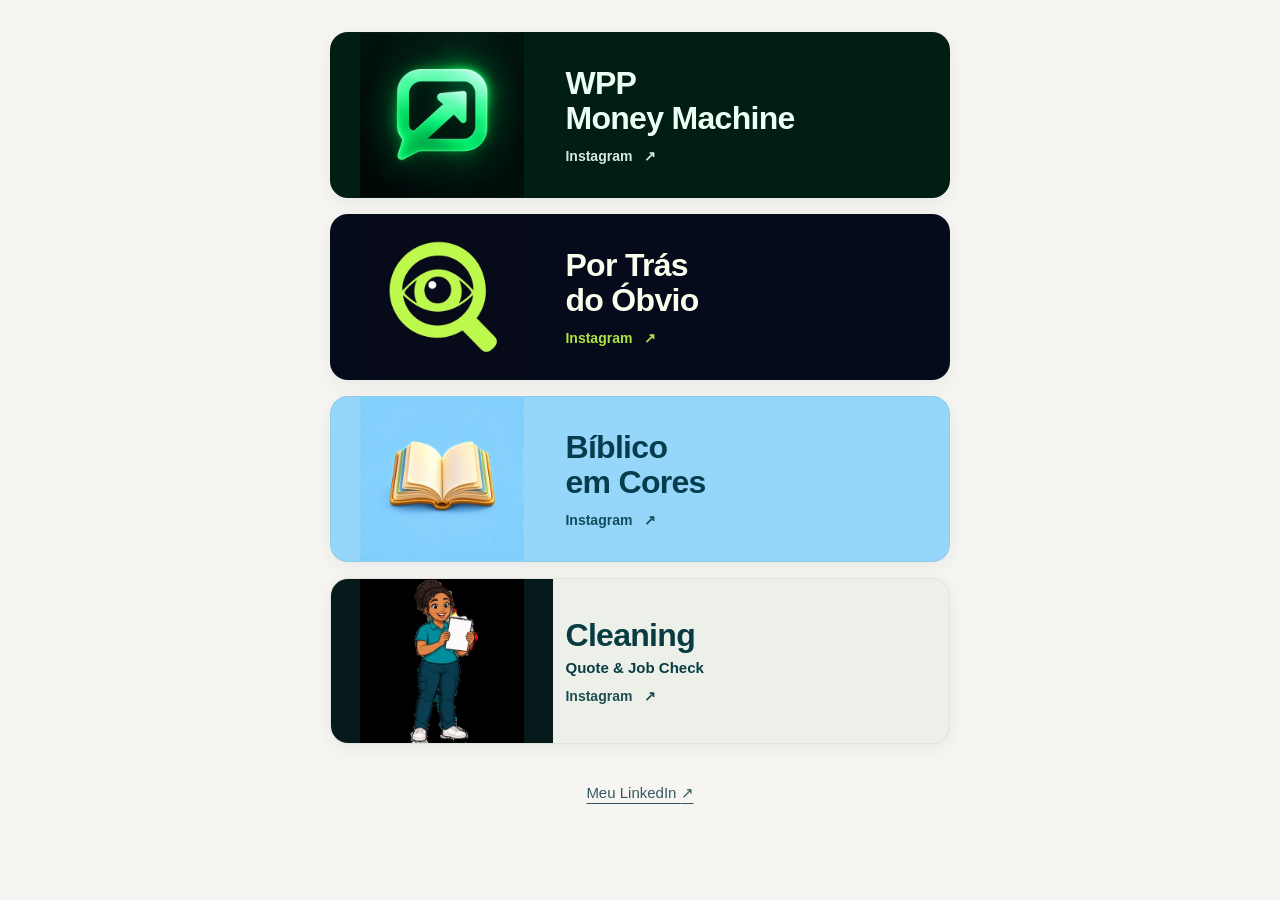
==== commit e6fcf95c: "Replace previous site with approved project links page" ====
--- a/index.html
+++ b/index.html
@@ -1,1397 +1,36 @@
-<!DOCTYPE html>
+<!doctype html>
 <html lang="pt-BR">
 <head>
-<meta charset="UTF-8">
-<meta name="viewport" content="width=device-width, initial-scale=1.0">
-<meta name="description" content="Breitner Maquito — Curadoria Imobiliária & Assessoria Estratégica em São Paulo. Imóveis selecionados e decisões guiadas por inteligência de mercado, discrição e visão de patrimônio.">
-<title>Breitner Maquito — Curadoria Imobiliária & Assessoria Estratégica · São Paulo</title>
-<link rel="manifest" href="manifest.json">
-<meta name="theme-color" content="#0a0908">
-
-<!-- ═══════════ SEO / META TAGS ═══════════ -->
-<meta name="author" content="Breitner Maquito Delvaux">
-<meta name="keywords" content="Breitner Maquito, corretor de imóveis, curadoria imobiliária, São Paulo, Jardins, Itaim Bibi, Pinheiros, Vila Nova Conceição, assessoria imobiliária, investimentos imobiliários">
-<link rel="canonical" href="https://tinight.github.io/">
-
-<!-- Open Graph (LinkedIn, WhatsApp, Facebook) -->
-<meta property="og:type" content="website">
-<meta property="og:url" content="https://tinight.github.io/">
-<meta property="og:title" content="Breitner Maquito — Curadoria Imobiliária & Assessoria Estratégica">
-<meta property="og:description" content="Imóveis selecionados e decisões guiadas por inteligência de mercado, discrição e visão de patrimônio em São Paulo.">
-<meta property="og:image" content="https://tinight.github.io/assets/og-card.jpg">
-<meta property="og:image:width" content="1200">
-<meta property="og:image:height" content="630">
-<meta property="og:locale" content="pt_BR">
-<meta property="og:site_name" content="Breitner Maquito Real Estate">
-
-<!-- Twitter / X -->
-<meta name="twitter:card" content="summary_large_image">
-<meta name="twitter:title" content="Breitner Maquito — Curadoria Imobiliária · São Paulo">
-<meta name="twitter:description" content="Imóveis selecionados e decisões guiadas por inteligência de mercado e discrição em São Paulo.">
-<meta name="twitter:image" content="https://tinight.github.io/assets/og-card.jpg">
-
-<link href="https://fonts.googleapis.com/css2?family=Cinzel:wght@400;600;700;900&family=Outfit:wght@300;400;500;600;700&family=Space+Mono:wght@400;700&display=swap" rel="stylesheet">
-<style>
-*,*::before,*::after{margin:0;padding:0;box-sizing:border-box;}
-
-:root{
-  /* Paleta champanhe & luxo discreto */
-  --bg:#0a0908;
-  --bg-soft:#110f0c;
-  --bg-card:#15130f;
-  --gold-hi:#ecd9a8;   /* champanhe claro — brilhos e texto metálico */
-  --gold:#c9a84c;      /* ouro nobre */
-  --gold-deep:#8a6d2f; /* ouro sombra */
-  --ink:#f4f2e8;
-  --muted:rgba(244,242,232,0.68);
-  --faint:rgba(244,242,232,0.38);
-  --line:rgba(201,168,76,0.18);
-  --line-strong:rgba(201,168,76,0.45);
-  --whatsapp:#25D366;
-
-  /* Sistema */
-  --r-sm:4px;
-  --r-md:10px;
-  --r-lg:20px;
-  --sans:'Outfit',sans-serif;
-  --serif:'Cinzel',serif;
-  --mono:'Space Mono',monospace;
-  --section-pad:clamp(80px,12vh,140px);
-}
-
-html{scroll-behavior:smooth;}
-body{
-  font-family:var(--sans);
-  font-weight:300;
-  background:var(--bg);
-  color:var(--ink);
-  min-height:100vh;
-  overflow-x:hidden;
-  -webkit-font-smoothing:antialiased;
-}
-
-/* ── Textura de grain sutil ── */
-body::after{
-  content:'';
-  position:fixed;inset:-50%;z-index:1;pointer-events:none;
-  background-image:url("data:image/svg+xml,%3Csvg xmlns='http://www.w3.org/2000/svg' width='300' height='300'%3E%3Cfilter id='n'%3E%3CfeTurbulence type='fractalNoise' baseFrequency='0.9' numOctaves='2'/%3E%3C/filter%3E%3Crect width='300' height='300' filter='url(%23n)' opacity='0.5'/%3E%3C/svg%3E");
-  opacity:0.045;
-  animation:grainShift 9s steps(6) infinite;
-}
-@keyframes grainShift{
-  0%,100%{transform:translate(0,0);}
-  20%{transform:translate(-2%,1%);}
-  40%{transform:translate(1%,-2%);}
-  60%{transform:translate(-1%,2%);}
-  80%{transform:translate(2%,-1%);}
-}
-
-/* Vinheta de profundidade */
-body::before{
-  content:'';
-  position:fixed;inset:0;z-index:0;pointer-events:none;
-  background:radial-gradient(ellipse at 50% 35%,transparent 55%,rgba(0,0,0,0.65) 100%);
-}
-
-::selection{background:rgba(201,168,76,0.3);color:var(--gold-hi);}
-
-/* ═══════════ NAVBAR ═══════════ */
-.navbar{
-  position:sticky;top:0;z-index:90;
-  background:rgba(10,9,8,0.88);
-  backdrop-filter:blur(16px);-webkit-backdrop-filter:blur(16px);
-  border-bottom:1px solid var(--line);
-  padding:16px 28px;
-}
-.nav-inner{
-  max-width:1160px;margin:0 auto;
-  display:flex;align-items:center;justify-content:space-between;
-  gap:20px;
-}
-.nav-brand{
-  display:flex;flex-direction:column;
-  text-decoration:none;
-}
-.brand-name{
-  font-family:var(--serif);
-  font-size:1.05rem;font-weight:700;
-  letter-spacing:3px;text-transform:uppercase;
-  color:var(--gold);
-}
-.brand-sub{
-  font-family:var(--mono);
-  font-size:0.56rem;letter-spacing:2px;
-  text-transform:uppercase;color:var(--muted);
-}
-.nav-links{
-  display:flex;align-items:center;gap:26px;
-}
-.nav-links a{
-  font-family:var(--mono);font-size:0.68rem;font-weight:500;
-  letter-spacing:1.8px;text-transform:uppercase;
-  color:var(--muted);text-decoration:none;
-  transition:color .25s ease;
-}
-.nav-links a:hover{color:var(--gold-hi);}
-.nav-btn-tech{
-  display:inline-flex;align-items:center;gap:6px;
-  font-family:var(--mono);font-size:0.66rem;font-weight:700;
-  letter-spacing:1.5px;text-transform:uppercase;
-  color:var(--gold);text-decoration:none;
-  padding:7px 14px;border:1px solid var(--line-strong);
-  border-radius:var(--r-sm);
-  background:rgba(201,168,76,0.06);
-  transition:all .3s ease;
-}
-.nav-btn-tech:hover{
-  background:var(--gold);color:var(--bg);
-  border-color:var(--gold);
-  transform:translateY(-1px);
-}
-@media(max-width:880px){
-  .nav-links a:not(.nav-btn-tech){display:none;}
-}
-
-/* ═══════════ HERO ═══════════ */
-.hero{
-  position:relative;z-index:2;
-  min-height:92vh;min-height:92svh;
-  display:flex;flex-direction:column;
-  align-items:center;justify-content:center;
-  text-align:center;
-  padding:60px 24px 70px;
-  overflow:hidden;
-}
-
-/* Marca d'água medalha */
-.hero-medal{
-  position:absolute;top:50%;left:50%;
-  width:min(70vh,600px);height:min(70vh,600px);
-  transform:translate(-50%,-50%);
-  pointer-events:none;z-index:0;
-  opacity:0.09;
-  animation:medalBreath 14s ease-in-out infinite alternate;
-}
-.hero-medal img{width:100%;height:100%;object-fit:contain;}
-@keyframes medalBreath{
-  from{transform:translate(-50%,-50%) scale(1) rotate(-1deg);opacity:0.08;}
-  to{transform:translate(-50%,-50%) scale(1.04) rotate(1deg);opacity:0.12;}
-}
-
-.hero-inner{position:relative;z-index:2;max-width:980px;display:flex;flex-direction:column;align-items:center;}
-
-/* Foto do Breitner com moldura de luxo */
-.hero-profile{
-  position:relative;
-  margin-bottom:28px;
-}
-.profile-frame{
-  width:120px;height:120px;
-  border-radius:50%;
-  padding:4px;
-  background:linear-gradient(135deg,var(--gold-hi),var(--gold-deep));
-  box-shadow:0 8px 32px rgba(201,168,76,0.28);
-  display:inline-block;
-}
-.profile-img{
-  width:100%;height:100%;
-  border-radius:50%;
-  object-fit:cover;
-  display:block;
-  border:2px solid var(--bg);
-}
-
-
-.hero-eyebrow{
-  font-family:var(--mono);
-  font-size:0.68rem;letter-spacing:4px;
-  color:var(--gold);text-transform:uppercase;
-  margin-bottom:22px;
-  display:inline-flex;align-items:center;gap:14px;
-}
-.hero-eyebrow::before,.hero-eyebrow::after{
-  content:'';width:32px;height:1px;
-  background:linear-gradient(90deg,transparent,var(--line-strong));
-}
-.hero-eyebrow::after{background:linear-gradient(90deg,var(--line-strong),transparent);}
-
-.hero h1{
-  font-family:var(--serif);
-  font-size:clamp(2.4rem,6vw,4.5rem);
-  font-weight:700;
-  letter-spacing:clamp(3px,0.7vw,7px);
-  text-transform:uppercase;
-  line-height:1.08;
-  background:linear-gradient(175deg,var(--gold-hi) 0%,var(--gold) 45%,var(--gold-deep) 75%,var(--gold-hi) 100%);
-  -webkit-background-clip:text;background-clip:text;
-  -webkit-text-fill-color:transparent;color:transparent;
-}
-
-.hero-subtitle{
-  margin-top:14px;
-  font-family:var(--serif);
-  font-size:clamp(1.05rem,2.4vw,1.45rem);
-  font-weight:400;
-  letter-spacing:3px;
-  text-transform:uppercase;
-  color:var(--ink);
-}
-
-.hero-tagline{
-  margin-top:22px;
-  font-size:clamp(1rem,1.9vw,1.2rem);
-  font-weight:300;
-  color:var(--muted);
-  letter-spacing:0.4px;
-  line-height:1.75;
-  max-width:660px;
-}
-
-/* Ações do Hero */
-.hero-actions{
-  margin-top:40px;
-  display:flex;align-items:center;justify-content:center;
-  gap:18px;flex-wrap:wrap;
-}
-.btn-primary{
-  display:inline-flex;align-items:center;gap:10px;
-  background:linear-gradient(135deg,var(--gold),var(--gold-deep));
-  color:var(--bg);font-family:var(--mono);font-size:0.75rem;font-weight:700;
-  letter-spacing:2px;text-transform:uppercase;text-decoration:none;
-  padding:15px 28px;border-radius:var(--r-sm);
-  border:1px solid var(--gold-hi);
-  box-shadow:0 6px 24px rgba(201,168,76,0.32);
-  transition:all .3s ease;
-}
-.btn-primary:hover{
-  background:linear-gradient(135deg,var(--gold-hi),var(--gold));
-  transform:translateY(-2px);
-  box-shadow:0 10px 30px rgba(201,168,76,0.45);
-}
-.btn-secondary{
-  display:inline-flex;align-items:center;gap:10px;
-  background:rgba(201,168,76,0.05);
-  color:var(--ink);font-family:var(--mono);font-size:0.75rem;font-weight:700;
-  letter-spacing:2px;text-transform:uppercase;text-decoration:none;
-  padding:15px 28px;border-radius:var(--r-sm);
-  border:1px solid var(--line-strong);
-  transition:all .3s ease;
-}
-.btn-secondary:hover{
-  border-color:var(--gold);color:var(--gold-hi);
-  background:rgba(201,168,76,0.12);
-  transform:translateY(-2px);
-}
-
-.hero-scroll{
-  margin-top:60px;
-  display:flex;flex-direction:column;align-items:center;gap:10px;
-  color:var(--faint);text-decoration:none;
-  font-family:var(--mono);font-size:0.6rem;letter-spacing:3px;text-transform:uppercase;
-  transition:color .3s;
-}
-.hero-scroll:hover{color:var(--gold);}
-.hero-scroll span{display:block;width:1px;height:36px;background:linear-gradient(180deg,var(--line-strong),transparent);}
-
-/* ═══════════ ESTRUTURA DE SEÇÃO ═══════════ */
-.section{
-  position:relative;z-index:2;
-  max-width:1140px;margin:0 auto;
-  padding:var(--section-pad) 28px 0;
-}
-.section:last-of-type{padding-bottom:var(--section-pad);}
-
-.section-head{
-  display:flex;flex-direction:column;align-items:center;
-  margin-bottom:60px;text-align:center;
-}
-.ornament{
-  display:flex;align-items:center;gap:14px;
-  margin-bottom:20px;width:100%;max-width:480px;
-}
-.ornament::before,.ornament::after{
-  content:'';flex:1;height:1px;
-  background:linear-gradient(90deg,transparent,var(--line-strong));
-}
-.ornament::after{background:linear-gradient(90deg,var(--line-strong),transparent);}
-.ornament i{
-  width:8px;height:8px;flex-shrink:0;
-  background:var(--gold);
-  transform:rotate(45deg);
-  box-shadow:0 0 10px rgba(201,168,76,0.4);
-}
-.section-tag{
-  font-family:var(--mono);font-size:0.62rem;letter-spacing:3px;
-  color:var(--gold);text-transform:uppercase;margin-bottom:10px;
-}
-.section-title{
-  font-family:var(--serif);
-  font-size:clamp(1.6rem,3.4vw,2.3rem);
-  font-weight:600;letter-spacing:4px;text-transform:uppercase;
-  color:var(--ink);
-}
-.section-sub{
-  margin-top:14px;
-  font-size:0.95rem;color:var(--muted);font-weight:300;
-  max-width:580px;line-height:1.75;
-}
-
-/* ═══════════ ÁREAS DE ATUAÇÃO ═══════════ */
-.services-grid{
-  display:grid;grid-template-columns:repeat(3,1fr);
-  gap:28px;
-}
-@media(max-width:920px){.services-grid{grid-template-columns:1fr;max-width:540px;margin-inline:auto;}}
-
-.service-card{
-  background:var(--bg-soft);
-  border:1px solid var(--line);
-  border-radius:var(--r-md);
-  padding:40px 32px;
-  display:flex;flex-direction:column;
-  transition:border-color .35s ease,transform .35s ease,box-shadow .35s ease;
-  position:relative;overflow:hidden;
-}
-.service-card::before{
-  content:'';position:absolute;top:0;left:0;right:0;height:2px;
-  background:linear-gradient(90deg,transparent,var(--gold),transparent);
-  opacity:0;transition:opacity .35s;
-}
-.service-card:hover{
-  border-color:var(--line-strong);
-  transform:translateY(-6px);
-  box-shadow:0 20px 40px rgba(0,0,0,0.5);
-}
-.service-card:hover::before{opacity:1;}
-
-.service-icon{
-  width:52px;height:52px;border-radius:var(--r-sm);
-  border:1px solid var(--line-strong);
-  display:flex;align-items:center;justify-content:center;
-  color:var(--gold);background:rgba(201,168,76,0.06);
-  margin-bottom:26px;
-}
-.service-title{
-  font-family:var(--serif);font-size:1.25rem;font-weight:700;
-  letter-spacing:2px;text-transform:uppercase;color:var(--ink);
-  margin-bottom:14px;
-}
-.service-desc{
-  font-size:0.92rem;font-weight:300;color:var(--muted);
-  line-height:1.75;flex:1;
-}
-.service-tags{
-  margin-top:24px;padding-top:20px;
-  border-top:1px solid var(--line);
-  display:flex;flex-wrap:wrap;gap:8px;
-}
-.service-tag{
-  font-family:var(--mono);font-size:0.58rem;letter-spacing:1px;
-  text-transform:uppercase;color:var(--gold-hi);
-  background:rgba(201,168,76,0.08);padding:4px 8px;border-radius:var(--r-sm);
-}
-
-/* ═══════════ CURADORIA INTERATIVA ═══════════ */
-.curadoria-box{
-  background:radial-gradient(ellipse at 50% 0%,rgba(201,168,76,0.08) 0%,rgba(17,15,12,0.85) 75%);
-  border:1px solid var(--line-strong);
-  border-radius:var(--r-lg);
-  padding:48px 36px;
-  max-width:920px;margin:0 auto;
-  box-shadow:0 24px 60px rgba(0,0,0,0.6);
-}
-@media(max-width:600px){.curadoria-box{padding:32px 20px;}}
-
-.curadoria-steps{
-  display:flex;flex-direction:column;gap:32px;
-}
-.curadoria-step-title{
-  font-family:var(--mono);font-size:0.68rem;letter-spacing:2px;
-  text-transform:uppercase;color:var(--gold);margin-bottom:14px;
-  display:flex;align-items:center;gap:10px;
-}
-.step-num{
-  width:22px;height:22px;border-radius:50%;
-  border:1px solid var(--gold);
-  display:flex;align-items:center;justify-content:center;
-  font-size:0.62rem;font-weight:700;
-}
-.options-chips{
-  display:flex;flex-wrap:wrap;gap:10px;
-}
-.chip-btn{
-  background:none;border:1px solid var(--line);
-  color:var(--muted);padding:10px 18px;border-radius:var(--r-sm);
-  font-family:var(--sans);font-size:0.85rem;cursor:pointer;
-  transition:all .25s ease;
-}
-.chip-btn:hover{border-color:var(--gold);color:var(--ink);}
-.chip-btn.active{
-  background:linear-gradient(135deg,var(--gold),var(--gold-deep));
-  color:var(--bg);border-color:var(--gold-hi);font-weight:500;
-  box-shadow:0 4px 14px rgba(201,168,76,0.3);
-}
-
-.curadoria-submit-row{
-  margin-top:36px;
-  padding-top:28px;
-  border-top:1px solid var(--line);
-  display:flex;align-items:center;justify-content:space-between;
-  gap:20px;flex-wrap:wrap;
-}
-.curadoria-summary{
-  font-family:var(--mono);font-size:0.75rem;color:var(--muted);
-  line-height:1.6;
-}
-.curadoria-summary b{color:var(--gold-hi);font-weight:600;}
-
-/* ═══════════ DIFERENCIAIS / INTELIGÊNCIA ═══════════ */
-.diff-grid{
-  display:grid;grid-template-columns:repeat(3,1fr);gap:24px;
-}
-@media(max-width:860px){.diff-grid{grid-template-columns:1fr;}}
-
-.diff-card{
-  border:1px solid var(--line);
-  border-radius:var(--r-md);
-  padding:32px 26px;
-  background:rgba(17,15,12,0.6);
-  transition:all .3s ease;
-}
-.diff-card:hover{
-  border-color:var(--gold);
-  background:rgba(201,168,76,0.04);
-}
-.diff-number{
-  font-family:var(--mono);font-size:0.7rem;font-weight:700;
-  letter-spacing:2px;color:var(--gold);margin-bottom:12px;
-}
-.diff-title{
-  font-family:var(--serif);font-size:1.15rem;font-weight:700;
-  letter-spacing:1.5px;color:var(--ink);margin-bottom:10px;
-}
-.diff-desc{
-  font-size:0.88rem;color:var(--muted);line-height:1.7;font-weight:300;
-}
-
-/* Banner de ligação com o Tech Lab */
-.tech-banner{
-  margin-top:50px;
-  border:1px solid var(--line);
-  border-radius:var(--r-md);
-  padding:28px 32px;
-  display:flex;align-items:center;justify-content:space-between;
-  gap:24px;flex-wrap:wrap;
-  background:linear-gradient(90deg,rgba(17,15,12,0.9),rgba(25,21,16,0.7));
-}
-.tech-banner-info h4{
-  font-family:var(--serif);font-size:1.1rem;letter-spacing:2px;
-  text-transform:uppercase;color:var(--gold-hi);margin-bottom:6px;
-}
-.tech-banner-info p{
-  font-size:0.88rem;color:var(--muted);font-weight:300;max-width:580px;
-}
-.tech-banner-btn{
-  display:inline-flex;align-items:center;gap:8px;
-  font-family:var(--mono);font-size:0.72rem;font-weight:700;
-  letter-spacing:1.5px;text-transform:uppercase;text-decoration:none;
-  color:var(--bg);background:var(--gold);
-  padding:12px 22px;border-radius:var(--r-sm);
-  transition:all .3s;white-space:nowrap;
-}
-.tech-banner-btn:hover{
-  background:var(--gold-hi);transform:translateX(3px);
-}
-
-/* ═══════════ SOBRE & PRINCÍPIOS ═══════════ */
-.about-box{
-  display:grid;grid-template-columns:320px 1fr;gap:48px;
-  align-items:center;margin-bottom:60px;
-}
-@media(max-width:860px){.about-box{grid-template-columns:1fr;text-align:center;}}
-
-.about-photo-col{display:flex;justify-content:center;}
-.about-photo-wrap{
-  position:relative;width:240px;height:300px;
-  border-radius:var(--r-md);overflow:hidden;
-  border:1px solid var(--line-strong);
-  box-shadow:0 18px 45px rgba(0,0,0,0.6);
-}
-.about-photo-wrap img{
-  width:100%;height:100%;object-fit:cover;
-}
-.about-text h3{
-  font-family:var(--serif);font-size:1.6rem;font-weight:700;
-  letter-spacing:3px;text-transform:uppercase;color:var(--gold);
-  margin-bottom:16px;
-}
-.about-text p{
-  font-size:0.95rem;font-weight:300;color:var(--muted);
-  line-height:1.8;margin-bottom:16px;
-}
-
-/* Símbolos / Pilares */
-.symbols-grid{
-  display:grid;grid-template-columns:repeat(3,1fr);
-  gap:24px;
-}
-@media(max-width:680px){.symbols-grid{grid-template-columns:1fr;max-width:380px;margin-inline:auto;}}
-
-.symbol-card{
-  background:none;border:1px solid var(--line);
-  border-radius:var(--r-md);
-  padding:36px 24px 30px;
-  text-align:center;cursor:pointer;
-  color:inherit;font-family:inherit;
-  transition:border-color .35s,background .35s,transform .35s;
-}
-.symbol-card:hover{
-  border-color:var(--line-strong);
-  background:rgba(201,168,76,0.04);
-  transform:translateY(-6px);
-}
-.symbol-card img{
-  width:88px;height:88px;object-fit:contain;
-  margin-bottom:18px;
-  transition:transform .4s ease;
-}
-.symbol-card:hover img{transform:scale(1.06);}
-.symbol-name{
-  font-family:var(--serif);
-  font-size:1.05rem;font-weight:700;
-  letter-spacing:2.5px;text-transform:uppercase;
-  color:var(--ink);
-}
-.symbol-meaning{
-  margin-top:8px;
-  font-family:var(--mono);font-size:0.62rem;
-  letter-spacing:2px;text-transform:uppercase;
-  color:var(--gold);
-}
-.symbol-hint{
-  margin-top:14px;display:inline-block;
-  font-family:var(--mono);font-size:0.58rem;
-  letter-spacing:1.8px;text-transform:uppercase;
-  color:var(--faint);
-  transition:color .3s;
-}
-.symbol-card:hover .symbol-hint{color:var(--gold);}
-
-/* ═══════════ CONTATO ═══════════ */
-.contact-section-inner{
-  max-width:880px;margin:0 auto;
-}
-.contact-highlight-card{
-  background:radial-gradient(circle at 50% 0%,rgba(201,168,76,0.08) 0%,rgba(17,15,12,0.95) 80%);
-  border:1px solid var(--line-strong);
-  border-radius:var(--r-lg);
-  padding:44px 36px;
-  text-align:center;
-  box-shadow:0 24px 60px rgba(0,0,0,0.7);
-}
-.creci-badge{
-  display:inline-flex;align-items:center;gap:8px;
-  padding:6px 14px;border-radius:var(--r-sm);
-  background:rgba(201,168,76,0.08);
-  border:1px solid var(--line-strong);
-  font-family:var(--mono);font-size:0.62rem;letter-spacing:2px;
-  text-transform:uppercase;color:var(--gold-hi);
-  margin-bottom:24px;
-}
-.contacts-grid{
-  display:grid;grid-template-columns:repeat(3,1fr);gap:18px;
-  margin-top:32px;
-}
-@media(max-width:700px){.contacts-grid{grid-template-columns:1fr;}}
-
-.contact-item{
-  display:flex;flex-direction:column;align-items:center;gap:10px;
-  padding:28px 16px;
-  background:rgba(10,9,8,0.5);
-  border:1px solid var(--line);
-  border-radius:var(--r-md);
-  text-decoration:none;color:inherit;cursor:pointer;
-  transition:all .3s ease;
-}
-.contact-item:hover{
-  border-color:var(--gold);
-  background:rgba(201,168,76,0.05);
-  transform:translateY(-4px);
-}
-.contact-item.contact-item--whatsapp{
-  border-color:rgba(37,211,102,0.3);
-}
-.contact-item.contact-item--whatsapp:hover{
-  border-color:var(--whatsapp);
-  background:rgba(37,211,102,0.06);
-}
-.contact-icon{
-  width:44px;height:44px;border-radius:var(--r-sm);
-  border:1px solid var(--line);
-  display:flex;align-items:center;justify-content:center;
-  color:var(--gold);
-  transition:all .3s;
-}
-.contact-item--whatsapp .contact-icon{color:var(--whatsapp);border-color:rgba(37,211,102,0.3);}
-.contact-item:hover .contact-icon{
-  background:var(--gold);color:var(--bg);
-}
-.contact-item--whatsapp:hover .contact-icon{
-  background:var(--whatsapp);color:#fff;border-color:var(--whatsapp);
-}
-.contact-label{
-  font-family:var(--serif);font-size:0.88rem;font-weight:700;
-  letter-spacing:2px;text-transform:uppercase;color:var(--ink);
-}
-.contact-handle{
-  font-family:var(--mono);font-size:0.65rem;
-  color:var(--muted);text-align:center;word-break:break-all;
-}
-
-/* ═══════════ BOTÃO FLUTUANTE DE WHATSAPP ═══════════ */
-.floating-whatsapp{
-  position:fixed;bottom:24px;right:24px;z-index:999;
-  display:flex;align-items:center;gap:10px;
-  background:rgba(17,15,12,0.92);
-  border:1px solid rgba(37,211,102,0.45);
-  color:var(--ink);text-decoration:none;
-  padding:10px 18px 10px 12px;border-radius:30px;
-  backdrop-filter:blur(12px);-webkit-backdrop-filter:blur(12px);
-  box-shadow:0 10px 30px rgba(0,0,0,0.6), 0 0 15px rgba(37,211,102,0.2);
-  transition:all .3s cubic-bezier(0.2,0.8,0.2,1);
-}
-.floating-whatsapp:hover{
-  transform:translateY(-3px) scale(1.02);
-  border-color:var(--whatsapp);
-  box-shadow:0 14px 35px rgba(0,0,0,0.7), 0 0 25px rgba(37,211,102,0.35);
-}
-.wpp-icon-circle{
-  width:36px;height:36px;border-radius:50%;
-  background:var(--whatsapp);color:#fff;
-  display:flex;align-items:center;justify-content:center;
-  flex-shrink:0;
-}
-.wpp-text{
-  display:flex;flex-direction:column;text-align:left;
-}
-.wpp-title{
-  font-family:var(--mono);font-size:0.65rem;font-weight:700;
-  letter-spacing:1px;text-transform:uppercase;color:var(--gold-hi);
-}
-.wpp-sub{
-  font-size:0.75rem;color:var(--muted);line-height:1.2;
-}
-
-/* ═══════════ FOOTER ═══════════ */
-.footer{
-  position:relative;z-index:2;
-  margin-top:var(--section-pad);
-  border-top:1px solid var(--line);
-  padding:42px 28px 50px;
-  display:flex;flex-direction:column;align-items:center;gap:20px;
-}
-.footer-links{display:flex;gap:26px;flex-wrap:wrap;justify-content:center;}
-.footer-links a{
-  font-family:var(--mono);font-size:0.64rem;font-weight:700;
-  letter-spacing:2px;text-transform:uppercase;
-  color:var(--faint);text-decoration:none;
-  transition:color .3s;
-}
-.footer-links a:hover{color:var(--gold);}
-.footer-creci-note{
-  font-family:var(--mono);font-size:0.6rem;letter-spacing:1px;
-  color:var(--faint);text-align:center;max-width:540px;line-height:1.6;
-}
-.footer-pax{
-  font-family:var(--serif);font-size:0.8rem;font-weight:600;
-  letter-spacing:6px;color:var(--gold);opacity:0.6;
-}
-.footer-copy{
-  font-family:var(--mono);font-size:0.58rem;
-  letter-spacing:1.5px;color:var(--faint);
-}
-
-/* ═══════════ REVEAL ON SCROLL ═══════════ */
-.reveal{opacity:0;transform:translateY(24px);transition:opacity .75s ease,transform .75s ease;}
-.reveal.in{opacity:1;transform:translateY(0);}
-
-/* ═══════════ TOGGLE DE BRILHO ═══════════ */
-.glow-toggle{
-  position:fixed;top:18px;right:18px;z-index:100;
-  width:38px;height:38px;border-radius:50%;
-  background:rgba(16,14,11,0.7);
-  border:1px solid var(--line);
-  color:var(--gold);cursor:pointer;
-  display:flex;align-items:center;justify-content:center;
-  backdrop-filter:blur(10px);-webkit-backdrop-filter:blur(10px);
-  transition:border-color .3s,color .3s;
-}
-.glow-toggle:hover{border-color:var(--line-strong);color:var(--gold-hi);}
-.glow-toggle svg{width:16px;height:16px;}
-.glow-off .hero-medal{opacity:0.04!important;animation:none;}
-.glow-off body::after{display:none;}
-
-/* ═══════════ MODAIS (PRESERVADOS E REFINADOS) ═══════════ */
-.modal-overlay{
-  position:fixed;inset:0;
-  background:rgba(10,9,8,0.92);
-  backdrop-filter:blur(14px);-webkit-backdrop-filter:blur(14px);
-  display:flex;align-items:center;justify-content:center;
-  z-index:1000;opacity:0;pointer-events:none;
-  transition:opacity .3s ease;padding:20px;
-}
-.modal-overlay.active{opacity:1;pointer-events:auto;}
-.modal-card{
-  background:var(--bg-soft);
-  border:1px solid var(--line-strong);
-  border-radius:var(--r-lg);width:100%;max-width:680px;
-  box-shadow:0 30px 80px rgba(0,0,0,0.85);
-  transform:translateY(20px) scale(0.98);
-  transition:transform .35s cubic-bezier(0.175,0.885,0.32,1.12);
-  position:relative;overflow:hidden;
-  padding:36px;
-  display:grid;grid-template-columns:200px 1fr;gap:30px;
-  max-height:calc(100vh - 40px);overflow-y:auto;
-}
-.modal-overlay.active .modal-card{transform:translateY(0) scale(1);}
-.modal-close{
-  position:absolute;top:16px;right:16px;
-  background:none;border:1px solid var(--line);
-  color:var(--muted);width:32px;height:32px;border-radius:50%;
-  display:flex;align-items:center;justify-content:center;
-  font-size:1.1rem;cursor:pointer;z-index:10;transition:all .2s;
-}
-.modal-close:hover{border-color:var(--gold);color:var(--gold);}
-.modal-visual{display:flex;flex-direction:column;align-items:center;justify-content:center;gap:14px;}
-.modal-visual img{width:160px;height:160px;object-fit:contain;filter:drop-shadow(0 0 18px rgba(201,168,76,0.35));}
-.modal-info{display:flex;flex-direction:column;gap:14px;min-width:0;}
-.modal-title{
-  font-family:var(--serif);font-size:1.35rem;font-weight:700;
-  letter-spacing:2px;text-transform:uppercase;color:var(--gold);
-}
-.modal-sub{font-family:var(--mono);font-size:0.62rem;color:var(--muted);letter-spacing:2.5px;text-transform:uppercase;margin-top:-6px;}
-.modal-text{font-size:0.9rem;font-weight:300;line-height:1.75;color:rgba(244,242,232,0.85);}
-@media(max-width:600px){.modal-card{grid-template-columns:1fr;padding:28px 20px;}.modal-visual img{width:120px;height:120px;}}
-
-/* Extras do modal de São Bento */
-.benedict-tabs{display:flex;gap:8px;border-bottom:1px solid var(--line);padding-bottom:8px;margin-top:6px;}
-.benedict-tab{background:none;border:none;color:var(--muted);font-family:var(--mono);font-size:0.64rem;font-weight:700;letter-spacing:1.5px;text-transform:uppercase;cursor:pointer;padding:6px 12px;border-radius:var(--r-sm);transition:all .2s;}
-.benedict-tab.active{color:var(--gold);background:rgba(201,168,76,0.08);}
-.siglas-box{border:1px solid var(--line);border-radius:var(--r-md);padding:14px;margin-top:6px;}
-.siglas-header-label{font-family:var(--mono);font-size:0.58rem;color:var(--gold);letter-spacing:2px;text-transform:uppercase;margin-bottom:8px;}
-.siglas-chips{display:flex;flex-wrap:wrap;gap:6px;margin-bottom:8px;}
-.sigla-chip{font-family:var(--mono);font-size:0.62rem;font-weight:700;padding:4px 8px;border-radius:var(--r-sm);border:1px solid var(--line);color:var(--ink);cursor:help;transition:all .2s;}
-.sigla-chip:hover{border-color:var(--gold);color:var(--gold);}
-.sigla-desc{font-size:0.75rem;color:var(--muted);line-height:1.5;min-height:36px;}
-.prayer-text{font-size:0.84rem;line-height:1.7;color:rgba(244,242,232,0.82);font-style:italic;border-left:2px solid var(--line-strong);padding-left:14px;}
-
-/* Flip 3D da medalha */
-.medal-3d{width:160px;height:160px;perspective:900px;cursor:pointer;}
-.medal-3d-inner{width:100%;height:100%;position:relative;transform-style:preserve-3d;transition:transform .8s cubic-bezier(0.4,0,0.2,1);}
-.medal-3d-inner.flipped{transform:rotateY(180deg);}
-.medal-face{position:absolute;inset:0;backface-visibility:hidden;border-radius:50%;overflow:hidden;}
-.medal-face img{width:100%;height:100%;object-fit:contain;filter:drop-shadow(0 0 16px rgba(201,168,76,0.4));}
-.medal-back-face{transform:rotateY(180deg);}
-.medal-hint{font-family:var(--mono);font-size:0.58rem;letter-spacing:2px;text-transform:uppercase;color:var(--muted);text-align:center;}
-
-@media(prefers-reduced-motion:reduce){
-  *,*::before,*::after{animation:none!important;transition:none!important;}
-  html{scroll-behavior:auto;}
-  .reveal{opacity:1;transform:none;}
-}
-a:focus-visible,button:focus-visible{outline:2px solid var(--gold);outline-offset:3px;border-radius:var(--r-sm);}
-</style>
+  <meta charset="utf-8">
+  <meta name="viewport" content="width=device-width, initial-scale=1">
+  <meta name="description" content="Conheça os projetos de Breitner Maquito no Instagram.">
+  <meta name="theme-color" content="#f6f5f1">
+  <title>Projetos · Breitner Maquito</title>
+  <link rel="stylesheet" href="styles.css">
 </head>
 <body>
-
-<button class="glow-toggle" id="glowToggle" title="Alternar brilho" aria-label="Alternar brilho">
-  <svg viewBox="0 0 24 24" fill="none" stroke="currentColor" stroke-width="1.6" stroke-linecap="round"><circle cx="12" cy="12" r="4"/><line x1="12" y1="2" x2="12" y2="5"/><line x1="12" y1="19" x2="12" y2="22"/><line x1="4.9" y1="4.9" x2="7" y2="7"/><line x1="17" y1="17" x2="19.1" y2="19.1"/><line x1="2" y1="12" x2="5" y2="12"/><line x1="19" y1="12" x2="22" y2="12"/><line x1="4.9" y1="19.1" x2="7" y2="17"/><line x1="17" y1="7" x2="19.1" y2="4.9"/></svg>
-</button>
-
-<!-- ═══════════ NAVBAR ═══════════ -->
-<nav class="navbar">
-  <div class="nav-inner">
-    <a href="#home" class="nav-brand">
-      <span class="brand-name">Breitner Maquito</span>
-      <span class="brand-sub">Curadoria Imobiliária · São Paulo</span>
-    </a>
-    <div class="nav-links">
-      <a href="#atuacao">Atuação</a>
-      <a href="#curadoria">Curadoria</a>
-      <a href="#inteligencia">Inteligência</a>
-      <a href="#sobre">Sobre & Princípios</a>
-      <a href="#contato">Contato</a>
-      <a href="tech.html" class="nav-btn-tech" title="Ver portfólio de tecnologia">Projetos Tech ↗</a>
-    </div>
-  </div>
-</nav>
-
-<!-- ═══════════ HERO ═══════════ -->
-<header class="hero" id="home">
-
-  <div class="hero-medal" aria-hidden="true">
-    <img src="assets/Saint_Benedict_Medal_Colored_Front.png" alt="">
-  </div>
-
-  <div class="hero-inner">
-
-    <!-- Foto profissional de Breitner com moldura -->
-    <div class="hero-profile reveal">
-      <div class="profile-frame">
-        <img src="assets/BreitnerMaquitoDelvaux.jpeg" alt="Breitner Maquito Delvaux" class="profile-img">
-      </div>
-    </div>
-
-    <div class="hero-eyebrow reveal">São Paulo · Assessoria Imobiliária & Patrimonial</div>
-
-    <h1 class="reveal">Breitner<br>Maquito</h1>
-
-    <div class="hero-subtitle reveal">Curadoria Imobiliária & Assessoria Estratégica</div>
-
-    <p class="hero-tagline reveal">
-      Imóveis selecionados e decisões guiadas por <em>inteligência de mercado, discrição e visão de patrimônio.</em>
-    </p>
-
-    <!-- CTAs de Ação Rápida -->
-    <div class="hero-actions reveal">
-      <!-- 
-        CONFIGURAÇÃO DE WHATSAPP:
-        Substitua 5511999999999 pelo seu número oficial (com DDI 55 e DDD de SP)
-      -->
-      <a class="btn-primary" id="heroWppBtn" href="https://wa.me/5511999999999?text=Ol%C3%A1%2C%20Breitner!%20Gostaria%20de%20conversar%20sobre%20oportunidades%20imobili%C3%A1rias%20em%20S%C3%A3o%20Paulo." target="_blank" rel="noopener">
-        <svg viewBox="0 0 24 24" width="18" height="18" fill="currentColor"><path d="M12.031 6.172c-3.181 0-5.767 2.586-5.768 5.766-.001 1.298.38 2.27 1.019 3.287l-.582 2.128 2.182-.573c.978.58 1.911.928 3.145.929 3.178 0 5.767-2.587 5.768-5.766.001-3.187-2.575-5.771-5.764-5.771zm3.392 8.244c-.144.405-.837.774-1.17.824-.312.045-.693.076-2.002-.465-1.574-.65-2.576-2.253-2.656-2.358-.079-.105-.637-.847-.637-1.613s.401-1.139.544-1.294c.144-.155.313-.195.417-.195.105 0 .209.002.302.007.098.005.231-.038.36.273.134.322.459 1.117.499 1.199.04.081.067.177.014.283-.053.106-.079.172-.158.265-.08.093-.167.208-.239.279-.079.078-.162.164-.07.322.092.158.409.675.877 1.092.602.536 1.109.702 1.267.781.158.079.251.066.345-.04.093-.106.398-.464.504-.623.106-.158.212-.132.357-.079.145.053.921.434 1.079.513.158.079.264.119.303.185.04.066.04.385-.104.79z"/></svg>
-        Falar no WhatsApp
+  <main>
+    <h1 class="sr-only">Projetos de Breitner Maquito</h1>
+    <!-- Atualize nomes, imagens e destinos nesta lista. Links abrem na mesma aba. -->
+    <nav aria-label="Projetos no Instagram">
+      <a class="banner wpp" href="https://www.instagram.com/wpp.moneymachine/">
+        <img src="assets/wpp.jpg" alt="" width="420" height="420">
+        <span class="text"><strong>WPP<br>Money Machine</strong><span class="destination">Instagram <span aria-hidden="true">↗</span></span></span>
       </a>
-      <a class="btn-secondary" href="#curadoria">
-        Solicitar Curadoria Sob Medida ↓
+      <a class="banner obvio" href="https://www.instagram.com/portrasdoobvioem60/">
+        <img src="assets/obvio.jpg" alt="" width="420" height="420">
+        <span class="text"><strong>Por Trás<br>do Óbvio</strong><span class="destination">Instagram <span aria-hidden="true">↗</span></span></span>
       </a>
-    </div>
-
-  </div>
-
-  <a class="hero-scroll" href="#atuacao">Conhecer Atuação<span></span></a>
-</header>
-
-<!-- ═══════════ ÁREAS DE ATUAÇÃO ═══════════ -->
-<section class="section" id="atuacao">
-  <div class="section-head reveal">
-    <div class="ornament"><i></i></div>
-    <div class="section-tag">Serviços & Assessoria</div>
-    <h2 class="section-title">Pilares de Atuação</h2>
-    <p class="section-sub">Assessoria completa e personalizada para clientes que valorizam tempo, privacidade e precisão financeira.</p>
-  </div>
-
-  <div class="services-grid">
-
-    <!-- Card 1 -->
-    <div class="service-card reveal">
-      <div class="service-icon">
-        <svg viewBox="0 0 24 24" width="26" height="26" fill="none" stroke="currentColor" stroke-width="1.6" stroke-linecap="round" stroke-linejoin="round"><path d="M3 9l9-7 9 7v11a2 2 0 0 1-2 2H5a2 2 0 0 1-2-2z"/><polyline points="9 22 9 12 15 12 15 22"/></svg>
-      </div>
-      <h3 class="service-title">Curadoria Residencial</h3>
-      <p class="service-desc">
-        Mapeamento sob medida de residências e apartamentos nos bairros mais nobres de São Paulo. Selecionamos apenas imóveis com localização consolidada, qualidade construtiva e documentação impecável.
-      </p>
-      <div class="service-tags">
-        <span class="service-tag">Jardins</span>
-        <span class="service-tag">Itaim Bibi</span>
-        <span class="service-tag">Pinheiros</span>
-        <span class="service-tag">Vila Nova Conceição</span>
-      </div>
-    </div>
-
-    <!-- Card 2 -->
-    <div class="service-card reveal">
-      <div class="service-icon">
-        <svg viewBox="0 0 24 24" width="26" height="26" fill="none" stroke="currentColor" stroke-width="1.6" stroke-linecap="round" stroke-linejoin="round"><line x1="12" y1="1" x2="12" y2="23"/><path d="M17 5H9.5a3.5 3.5 0 0 0 0 7h5a3.5 3.5 0 0 1 0 7H6"/></svg>
-      </div>
-      <h3 class="service-title">Investimentos Imobiliários</h3>
-      <p class="service-desc">
-        Estratégia voltada à preservação e multiplicação de capital: análise de preço por m², lançamentos com alto potencial de valorização, ativos para locação e avaliação de taxas de retorno (Cap Rate).
-      </p>
-      <div class="service-tags">
-        <span class="service-tag">Lançamentos</span>
-        <span class="service-tag">Renda & Yield</span>
-        <span class="service-tag">Ganho de Capital</span>
-      </div>
-    </div>
-
-    <!-- Card 3 -->
-    <div class="service-card reveal">
-      <div class="service-icon">
-        <svg viewBox="0 0 24 24" width="26" height="26" fill="none" stroke="currentColor" stroke-width="1.6" stroke-linecap="round" stroke-linejoin="round"><path d="M12 22s8-4 8-10V5l-8-3-8 3v7c0 6 8 10 8 10z"/></svg>
-      </div>
-      <h3 class="service-title">Assessoria & Venda</h3>
-      <p class="service-desc">
-        Posicionamento estratégico para quem deseja vender seu patrimônio sem exposição desnecessária. Conexão direta com compradores qualificados e acompanhamento em todas as etapas negociais.
-      </p>
-      <div class="service-tags">
-        <span class="service-tag">Discrição Total</span>
-        <span class="service-tag">Due Diligence</span>
-        <span class="service-tag">Segurança Jurídica</span>
-      </div>
-    </div>
-
-  </div>
-</section>
-
-<!-- ═══════════ CURADORIA SOB MEDIDA (BRIEFING) ═══════════ -->
-<section class="section" id="curadoria">
-  <div class="section-head reveal">
-    <div class="ornament"><i></i></div>
-    <div class="section-tag">Atendimento Personalizado</div>
-    <h2 class="section-title">Curadoria Sob Medida</h2>
-    <p class="section-sub">Indique o perfil do imóvel que você busca e receba uma seleção refinada diretamente em seu WhatsApp.</p>
-  </div>
-
-  <div class="curadoria-box reveal">
-    <div class="curadoria-steps">
-
-      <!-- Passo 1 -->
-      <div class="curadoria-step">
-        <div class="curadoria-step-title">
-          <span class="step-num">1</span> Qual é o seu objetivo principal?
-        </div>
-        <div class="options-chips" id="objectiveGroup">
-          <button class="chip-btn active" data-val="Moradia de Alto Padrão">Morar com conforto</button>
-          <button class="chip-btn" data-val="Investimento para Renda">Investimento & Renda</button>
-          <button class="chip-btn" data-val="Investimento na Planta (Valorização)">Lançamento na Planta</button>
-          <button class="chip-btn" data-val="Vender meu Imóvel">Quero Vender meu Imóvel</button>
-        </div>
-      </div>
-
-      <!-- Passo 2 -->
-      <div class="curadoria-step">
-        <div class="curadoria-step-title">
-          <span class="step-num">2</span> Região de interesse em São Paulo:
-        </div>
-        <div class="options-chips" id="regionGroup">
-          <button class="chip-btn active" data-val="Jardins">Jardins</button>
-          <button class="chip-btn" data-val="Itaim Bibi">Itaim Bibi</button>
-          <button class="chip-btn" data-val="Pinheiros">Pinheiros</button>
-          <button class="chip-btn" data-val="Vila Nova Conceição">Vila Nova Conceição</button>
-          <button class="chip-btn" data-val="Moema">Moema</button>
-          <button class="chip-btn" data-val="Outras Regiões Nobres">Outras Regiões Nobres</button>
-        </div>
-      </div>
-
-    </div>
-
-    <!-- Linha de envio do briefing -->
-    <div class="curadoria-submit-row">
-      <div class="curadoria-summary" id="curadoriaSummary">
-        Selecionado: <b>Moradia de Alto Padrão</b> em <b>Jardins</b>
-      </div>
-      <a class="btn-primary" id="curadoriaSubmitBtn" href="#" target="_blank" rel="noopener">
-        Receber Curadoria no WhatsApp →
+      <a class="banner biblico" href="https://www.instagram.com/biblicoemcores/">
+        <img src="assets/biblico.jpg" alt="" width="420" height="420">
+        <span class="text"><strong>Bíblico<br>em Cores</strong><span class="destination">Instagram <span aria-hidden="true">↗</span></span></span>
       </a>
-    </div>
-  </div>
-</section>
-
-<!-- ═══════════ DIFERENCIAIS / INTELIGÊNCIA DE MERCADO ═══════════ -->
-<section class="section" id="inteligencia">
-  <div class="section-head reveal">
-    <div class="ornament"><i></i></div>
-    <div class="section-tag">O Diferencial Analítico</div>
-    <h2 class="section-title">Inteligência de Mercado</h2>
-    <p class="section-sub">A união entre visão estética apurada e rigor analítico para garantir decisões patrimoniais sólidas.</p>
-  </div>
-
-  <div class="diff-grid">
-
-    <div class="diff-card reveal">
-      <div class="diff-number">01 / DADOS</div>
-      <h3 class="diff-title">Métricas Reais & Preço do m²</h3>
-      <p class="diff-desc">Não operamos com especulações. Mapeamos valores reais praticados na região para garantir que você compre pelo preço justo e venda pelo teto de mercado.</p>
-    </div>
-
-    <div class="diff-card reveal">
-      <div class="diff-number">02 / FINANÇAS</div>
-      <h3 class="diff-title">Simulação de Fluxo & Rentabilidade</h3>
-      <p class="diff-desc">Modelagem financeira transparente: projeção de valorização futura, custo de oportunidade e estimativa segura de rentabilidade para investidores.</p>
-    </div>
-
-    <div class="diff-card reveal">
-      <div class="diff-number">03 / TEMPO</div>
-      <h3 class="diff-title">Filtro Cirúrgico de Oportunidades</h3>
-      <p class="diff-desc">Seu tempo é o recurso mais valioso. Você só visita imóveis que atendem com rigor 100% dos seus critérios e com documentação pré-validada.</p>
-    </div>
-
-  </div>
-
-  <!-- Banner com link para a página Tech -->
-  <div class="tech-banner reveal">
-    <div class="tech-banner-info">
-      <h4>Origem na Tecnologia & Análise Lógica</h4>
-      <p>Além da atuação imobiliária, desenvolvo softwares, simuladores financeiros e sistemas de inteligência artificial. Conheça os projetos do laboratório digital.</p>
-    </div>
-    <a href="tech.html" class="tech-banner-btn">Ver Projetos Tech & Lab ↗</a>
-  </div>
-</section>
-
-<!-- ═══════════ SOBRE & PRINCÍPIOS ═══════════ -->
-<section class="section" id="sobre">
-  <div class="section-head reveal">
-    <div class="ornament"><i></i></div>
-    <div class="section-tag">Perfil & Conduta</div>
-    <h2 class="section-title">Sobre & Princípios</h2>
-    <p class="section-sub">Uma postura pautada na transparência incondicional, atenção aos detalhes e respeito ao patrimônio construído por cada cliente.</p>
-  </div>
-
-  <div class="about-box reveal">
-    <div class="about-photo-col">
-      <div class="about-photo-wrap">
-        <img src="assets/BreitnerMaquitoDelvaux.jpeg" alt="Breitner Maquito">
-      </div>
-    </div>
-    <div class="about-text">
-      <h3>Breitner Maquito</h3>
-      <p>
-        Com sólida bagagem em raciocínio analítico, tecnologia e dados, direcionei minha atuação para o mercado imobiliário de São Paulo com uma missão clara: elevar a experiência de compra e venda a um patamar de consultoria estratégica real.
-      </p>
-      <p>
-        Acredito que um imóvel de valor nunca é apenas uma transação comercial — é o refúgio da família ou um pilar fundamental da solidez patrimonial de longo prazo. Por isso, cada cliente conta com dedicação exclusiva, sigilo absoluto e um atendimento consultivo em todas as etapas.
-      </p>
-    </div>
-  </div>
-
-  <!-- Três Símbolos Ressignificados como Princípios -->
-  <div class="symbols-grid">
-
-    <!-- Coruja -->
-    <button class="symbol-card reveal" id="owlSymbol" aria-label="Simbolismo da Coruja">
-      <img src="assets/CorujaSF.png" alt="A Coruja">
-      <div class="symbol-name">A Coruja</div>
-      <div class="symbol-meaning">Discernimento & Visão Analítica</div>
-      <span class="symbol-hint">Conhecer princípio →</span>
-    </button>
-
-    <!-- São Bento -->
-    <button class="symbol-card reveal" id="saintBenedictBadge" aria-label="Medalha de São Bento">
-      <img src="assets/Saint_Benedict_Medal_Colored_Front.png" alt="São Bento">
-      <div class="symbol-name">São Bento</div>
-      <div class="symbol-meaning">Ética, Solidez & Proteção</div>
-      <span class="symbol-hint">Ver a medalha →</span>
-    </button>
-
-    <!-- Lobo -->
-    <button class="symbol-card reveal" id="wolfSymbol" aria-label="Simbolismo do Lobo">
-      <img src="assets/LoboSF.png" alt="O Lobo">
-      <div class="symbol-name">O Lobo</div>
-      <div class="symbol-meaning">Lealdade & Foco no Cliente</div>
-      <span class="symbol-hint">Conhecer princípio →</span>
-    </button>
-
-  </div>
-</section>
-
-<!-- ═══════════ CONTATO & ATENDIMENTO ═══════════ -->
-<section class="section" id="contato">
-  <div class="section-head reveal">
-    <div class="ornament"><i></i></div>
-    <div class="section-tag">Canais Diretos</div>
-    <h2 class="section-title">Iniciar Atendimento</h2>
-    <p class="section-sub">Atendimento personalizado com agendamento prévio em São Paulo ou via canais digitais.</p>
-  </div>
-
-  <div class="contact-section-inner reveal">
-    <div class="contact-highlight-card">
-      
-      <!-- 
-        CRECI-SP MODELO:
-        Substitua pelo seu registro assim que emitido (ex: CRECI-SP: 000000-F ou CRECI-SP Estágio: 000000-E)
-      -->
-      <div class="creci-badge">
-        <span>CRECI-SP: EM CADASTRAMENTO / ESTÁGIO</span>
-      </div>
-
-      <h3 style="font-family:var(--serif);font-size:1.45rem;letter-spacing:2px;color:var(--ink);margin-bottom:12px;">
-        Agende uma conversa sobre seu próximo imóvel
-      </h3>
-      <p style="font-size:0.92rem;color:var(--muted);max-width:520px;margin:0 auto;line-height:1.7;">
-        Disponível para reuniões presenciais nos principais polos de negócios de SP ou atendimento ágil via WhatsApp.
-      </p>
-
-      <div class="contacts-grid">
-
-        <!-- WhatsApp -->
-        <a class="contact-item contact-item--whatsapp" id="contactWppBtn" href="https://wa.me/5511999999999?text=Ol%C3%A1%20Breitner!%20Gostaria%20de%20conversar%20sobre%20im%C3%B3veis%20em%20S%C3%A3o%20Paulo." target="_blank" rel="noopener">
-          <div class="contact-icon">
-            <svg viewBox="0 0 24 24" width="22" height="22" fill="currentColor"><path d="M12.031 6.172c-3.181 0-5.767 2.586-5.768 5.766-.001 1.298.38 2.27 1.019 3.287l-.582 2.128 2.182-.573c.978.58 1.911.928 3.145.929 3.178 0 5.767-2.587 5.768-5.766.001-3.187-2.575-5.771-5.764-5.771zm3.392 8.244c-.144.405-.837.774-1.17.824-.312.045-.693.076-2.002-.465-1.574-.65-2.576-2.253-2.656-2.358-.079-.105-.637-.847-.637-1.613s.401-1.139.544-1.294c.144-.155.313-.195.417-.195.105 0 .209.002.302.007.098.005.231-.038.36.273.134.322.459 1.117.499 1.199.04.081.067.177.014.283-.053.106-.079.172-.158.265-.08.093-.167.208-.239.279-.079.078-.162.164-.07.322.092.158.409.675.877 1.092.602.536 1.109.702 1.267.781.158.079.251.066.345-.04.093-.106.398-.464.504-.623.106-.158.212-.132.357-.079.145.053.921.434 1.079.513.158.079.264.119.303.185.04.066.04.385-.104.79z"/></svg>
-          </div>
-          <span class="contact-label">WhatsApp</span>
-          <!-- Substitua pelo número real de exibição -->
-          <span class="contact-handle">(11) 99999-9999</span>
-        </a>
-
-        <!-- Instagram -->
-        <a class="contact-item" href="https://instagram.com/breitnermaquito" target="_blank" rel="noopener">
-          <div class="contact-icon">
-            <svg viewBox="0 0 24 24" width="22" height="22" fill="none" stroke="currentColor" stroke-width="1.6" stroke-linecap="round" stroke-linejoin="round"><rect x="2" y="2" width="20" height="20" rx="5"/><path d="M16 11.37A4 4 0 1 1 12.63 8 4 4 0 0 1 16 11.37z"/><line x1="17.5" y1="6.5" x2="17.51" y2="6.5"/></svg>
-          </div>
-          <span class="contact-label">Instagram</span>
-          <span class="contact-handle">@breitnermaquito</span>
-        </a>
-
-        <!-- E-mail -->
-        <button class="contact-item" id="copyEmailBtn" aria-label="Copiar e-mail">
-          <div class="contact-icon">
-            <svg viewBox="0 0 24 24" width="22" height="22" fill="none" stroke="currentColor" stroke-width="1.6" stroke-linecap="round" stroke-linejoin="round"><path d="M4 4h16c1.1 0 2 .9 2 2v12c0 1.1-.9 2-2 2H4c-1.1 0-2-.9-2-2V6c0-1.1.9-2 2-2z"/><polyline points="22,6 12,13 2,6"/></svg>
-          </div>
-          <span class="contact-label">E-mail</span>
-          <span class="contact-handle" id="emailTxt">contato.breitner@gmail.com</span>
-        </button>
-
-      </div>
-    </div>
-  </div>
-</section>
-
-<!-- ═══════════ BOTÃO FLUTUANTE DE WHATSAPP ═══════════ -->
-<a class="floating-whatsapp" id="floatingWppBtn" href="https://wa.me/5511999999999?text=Ol%C3%A1%20Breitner!%20Vi%20seu%20site%20e%20gostaria%20de%20uma%20consultoria%20imobili%C3%A1ria%20em%20S%C3%A3o%20Paulo." target="_blank" rel="noopener" aria-label="Conversar no WhatsApp">
-  <div class="wpp-icon-circle">
-    <svg viewBox="0 0 24 24" width="20" height="20" fill="currentColor"><path d="M12.031 6.172c-3.181 0-5.767 2.586-5.768 5.766-.001 1.298.38 2.27 1.019 3.287l-.582 2.128 2.182-.573c.978.58 1.911.928 3.145.929 3.178 0 5.767-2.587 5.768-5.766.001-3.187-2.575-5.771-5.764-5.771zm3.392 8.244c-.144.405-.837.774-1.17.824-.312.045-.693.076-2.002-.465-1.574-.65-2.576-2.253-2.656-2.358-.079-.105-.637-.847-.637-1.613s.401-1.139.544-1.294c.144-.155.313-.195.417-.195.105 0 .209.002.302.007.098.005.231-.038.36.273.134.322.459 1.117.499 1.199.04.081.067.177.014.283-.053.106-.079.172-.158.265-.08.093-.167.208-.239.279-.079.078-.162.164-.07.322.092.158.409.675.877 1.092.602.536 1.109.702 1.267.781.158.079.251.066.345-.04.093-.106.398-.464.504-.623.106-.158.212-.132.357-.079.145.053.921.434 1.079.513.158.079.264.119.303.185.04.066.04.385-.104.79z"/></svg>
-  </div>
-  <div class="wpp-text">
-    <span class="wpp-title">Atendimento Direto</span>
-    <span class="wpp-sub">Fale no WhatsApp</span>
-  </div>
-</a>
-
-<!-- ═══════════ RODAPÉ ═══════════ -->
-<footer class="footer">
-  <div class="footer-links">
-    <a href="#home">Início</a>
-    <a href="#atuacao">Atuação</a>
-    <a href="#curadoria">Curadoria</a>
-    <a href="#inteligencia">Inteligência</a>
-    <a href="#sobre">Sobre & Princípios</a>
-    <a href="#contato">Contato</a>
-    <a href="tech.html">Projetos Tech</a>
-  </div>
-  
-  <div class="footer-creci-note">
-    Breitner Maquito Delvaux · Consultoria Imobiliária em São Paulo.<br>
-    Atendimento profissional em conformidade com o CRECI-SP.
-  </div>
-
-  <div class="footer-pax">PAX</div>
-  <div class="footer-copy">© 2026 Breitner Maquito Delvaux · Todos os direitos reservados.</div>
-</footer>
-
-<!-- ═══════════ MODAL: LOBO (LEALDADE & FOCO) ═══════════ -->
-<div class="modal-overlay" id="wolfModal">
-  <div class="modal-card">
-    <button class="modal-close" id="closeWolf" aria-label="Fechar">&times;</button>
-    <div class="modal-visual">
-      <img src="assets/LoboSF.png" alt="O Lobo">
-    </div>
-    <div class="modal-info">
-      <div class="modal-title">O Simbolismo do Lobo</div>
-      <div class="modal-sub">Lealdade · Proteção · Foco no Cliente</div>
-      <p class="modal-text">
-        No atendimento imobiliário, o lobo representa o compromisso irrestrito de proteção aos interesses de quem confia seu patrimônio em nossas mãos. Agimos com determinação, lealdade inegociável e defesa obstinada dos objetivos do cliente, mantendo a postura ética e o trabalho em equipe com todas as partes envolvidas.
-      </p>
-    </div>
-  </div>
-</div>
-
-<!-- ═══════════ MODAL: CORUJA (SABEDORIA & ANÁLISE) ═══════════ -->
-<div class="modal-overlay" id="owlModal">
-  <div class="modal-card">
-    <button class="modal-close" id="closeOwl" aria-label="Fechar">&times;</button>
-    <div class="modal-visual">
-      <img src="assets/CorujaSF.png" alt="A Coruja">
-    </div>
-    <div class="modal-info">
-      <div class="modal-title">O Simbolismo da Coruja</div>
-      <div class="modal-sub">Discernimento · Vigilância · Inteligência de Mercado</div>
-      <p class="modal-text">
-        A coruja simboliza a visão que enxerga além do óbvio. No mercado de alto valor, isso se traduz em discernimento analítico: observar pacientemente as oscilações de mercado, identificar riscos antes que se materializem e guiar o cliente com clareza para a melhor decisão financeira e patrimonial.
-      </p>
-    </div>
-  </div>
-</div>
-
-<!-- ═══════════ MODAL: SÃO BENTO (ÉTICA & PROTEÇÃO) ═══════════ -->
-<div class="modal-overlay" id="benedictModal">
-  <div class="modal-card">
-    <button class="modal-close" id="closeBenedict" aria-label="Fechar">&times;</button>
-    <div class="modal-visual">
-      <div class="medal-3d" id="medalCard">
-        <div class="medal-3d-inner" id="medalInner">
-          <div class="medal-face">
-            <img src="assets/Saint_Benedict_Medal_Colored_Front.png" alt="Frente da medalha de São Bento">
-          </div>
-          <div class="medal-face medal-back-face">
-            <img src="assets/Saint_Benedict_Medal_Colored_Back.png" alt="Verso da medalha de São Bento">
-          </div>
-        </div>
-      </div>
-      <div class="medal-hint">Toque para girar 3D</div>
-    </div>
-    <div class="modal-info">
-      <div class="modal-title">Medalha de São Bento</div>
-      <div class="modal-sub">Ética Inegociável · Solidez · Paz</div>
-      <div class="siglas-box">
-        <div class="siglas-header-label">Inscrições da Medalha</div>
-        <div class="siglas-chips">
-          <span class="sigla-chip" data-sigla="CSPB">C.S.P.B.</span>
-          <span class="sigla-chip" data-sigla="CSSML">C.S.S.M.L.</span>
-          <span class="sigla-chip" data-sigla="NDSMD">N.D.S.M.D.</span>
-          <span class="sigla-chip" data-sigla="VRS">V.R.S.</span>
-          <span class="sigla-chip" data-sigla="NSMV">N.S.M.V.</span>
-          <span class="sigla-chip" data-sigla="SMQL">S.M.Q.L.</span>
-          <span class="sigla-chip" data-sigla="IVB">I.V.B.</span>
-          <span class="sigla-chip" data-sigla="PAX">PAX</span>
-        </div>
-        <div class="sigla-desc" id="siglaDesc">Passe o mouse ou toque em uma sigla para ver o significado.</div>
-      </div>
-      <div class="benedict-tabs">
-        <button class="benedict-tab active" data-lang="pt">Português</button>
-        <button class="benedict-tab" data-lang="la">Latim</button>
-      </div>
-      <div class="prayer-text" id="prayerText">"A Cruz Sagrada seja a minha luz, não seja o dragão o meu guia. Retira-te, Satanás, nunca me aconselhes coisas vãs. É mau o que tu me ofereces, bebe tu mesmo o teu veneno."</div>
-    </div>
-  </div>
-</div>
-
-<script>
-// ── VARIÁVEL GLOBAL DE WHATSAPP (Substitua quando tiver o número oficial) ──
-const WHATSAPP_PHONE = '5511999999999';
-
-// Atualiza links com o número configurado
-function buildWppLink(message){
-  return `https://wa.me/${WHATSAPP_PHONE}?text=${encodeURIComponent(message)}`;
-}
-
-// ── Curadoria Interativa: Seleção de Perfil ──
-let selectedObjective = 'Moradia de Alto Padrão';
-let selectedRegion = 'Jardins';
-
-function updateCuradoriaSummary(){
-  const summaryEl = document.getElementById('curadoriaSummary');
-  const btnEl = document.getElementById('curadoriaSubmitBtn');
-  summaryEl.innerHTML = `Selecionado: <b>${selectedObjective}</b> em <b>${selectedRegion}</b>`;
-  const customMsg = `Olá, Breitner! Gostaria de receber opções para ${selectedObjective} na região de ${selectedRegion} (São Paulo).`;
-  btnEl.href = buildWppLink(customMsg);
-}
-
-// Handler para botões de Objetivo
-document.querySelectorAll('#objectiveGroup .chip-btn').forEach(btn => {
-  btn.addEventListener('click', () => {
-    document.querySelectorAll('#objectiveGroup .chip-btn').forEach(b => b.classList.remove('active'));
-    btn.classList.add('active');
-    selectedObjective = btn.dataset.val;
-    updateCuradoriaSummary();
-  });
-});
-
-// Handler para botões de Região
-document.querySelectorAll('#regionGroup .chip-btn').forEach(btn => {
-  btn.addEventListener('click', () => {
-    document.querySelectorAll('#regionGroup .chip-btn').forEach(b => b.classList.remove('active'));
-    btn.classList.add('active');
-    selectedRegion = btn.dataset.val;
-    updateCuradoriaSummary();
-  });
-});
-
-// Inicializa o link da curadoria
-updateCuradoriaSummary();
-
-// Configura links padrão de WhatsApp
-document.getElementById('heroWppBtn').href = buildWppLink('Olá, Breitner! Gostaria de conversar sobre oportunidades imobiliárias em São Paulo.');
-document.getElementById('contactWppBtn').href = buildWppLink('Olá, Breitner! Gostaria de conversar sobre assessoria imobiliária em São Paulo.');
-document.getElementById('floatingWppBtn').href = buildWppLink('Olá, Breitner! Vi seu site e gostaria de uma consultoria imobiliária em São Paulo.');
-
-// ── Alternador de brilho / glow ──
-const glowToggle = document.getElementById('glowToggle');
-if(localStorage.getItem('glowOff')==='true'){document.body.classList.add('glow-off');}
-glowToggle.addEventListener('click',()=>{
-  document.body.classList.toggle('glow-off');
-  localStorage.setItem('glowOff',document.body.classList.contains('glow-off'));
-});
-
-// ── Copiar e-mail ──
-const emailVal = 'contato.breitner@gmail.com';
-document.getElementById('copyEmailBtn').addEventListener('click',()=>{
-  navigator.clipboard.writeText(emailVal).then(()=>{
-    const el = document.getElementById('emailTxt');
-    const orig = el.textContent;
-    el.textContent = 'Copiado ✓';
-    setTimeout(()=>el.textContent=orig, 2000);
-  });
-});
-
-// ── Modais ──
-function openModal(id){document.getElementById(id).classList.add('active');}
-function closeModal(id){document.getElementById(id).classList.remove('active');}
-document.querySelectorAll('.modal-overlay').forEach(m=>{
-  m.addEventListener('click',(e)=>{if(e.target===m)m.classList.remove('active');});
-});
-document.addEventListener('keydown',(e)=>{
-  if(e.key==='Escape')document.querySelectorAll('.modal-overlay.active').forEach(m=>m.classList.remove('active'));
-});
-
-// Lobo
-document.getElementById('wolfSymbol').addEventListener('click',()=>openModal('wolfModal'));
-document.getElementById('closeWolf').addEventListener('click',()=>closeModal('wolfModal'));
-
-// Coruja
-document.getElementById('owlSymbol').addEventListener('click',()=>openModal('owlModal'));
-document.getElementById('closeOwl').addEventListener('click',()=>closeModal('owlModal'));
-
-// São Bento
-document.getElementById('saintBenedictBadge').addEventListener('click',()=>openModal('benedictModal'));
-document.getElementById('closeBenedict').addEventListener('click',()=>closeModal('benedictModal'));
-
-// Flip 3D da medalha
-document.getElementById('medalCard').addEventListener('click',()=>document.getElementById('medalInner').classList.toggle('flipped'));
-
-// Abas da oração
-const prayers={
-  pt:'"A Cruz Sagrada seja a minha luz, não seja o dragão o meu guia. Retira-te, Satanás, nunca me aconselhes coisas vãs. É mau o que tu me ofereces, bebe tu mesmo o teu veneno."',
-  la:'"Crux Sacra Sit Mihi Lux, Non Draco Sit Mihi Dux. Vade Retro Satana, Numquam Suade Mihi Vana. Sunt Mala Quae Libas, Ipse Venena Bibas."'
-};
-document.querySelectorAll('.benedict-tab').forEach(btn=>{
-  btn.addEventListener('click',()=>{
-    document.querySelectorAll('.benedict-tab').forEach(b=>b.classList.remove('active'));
-    btn.classList.add('active');
-    document.getElementById('prayerText').textContent=prayers[btn.dataset.lang];
-  });
-});
-
-// Siglas
-const siglas={
-  CSPB:'<strong>C.S.P.B.</strong> — <em>Crux Sancti Patris Benedicti</em><br>Cruz do Santo Pai Bento.',
-  CSSML:'<strong>C.S.S.M.L.</strong> — <em>Crux Sacra Sit Mihi Lux</em><br>A Cruz Sagrada seja a minha luz.',
-  NDSMD:'<strong>N.D.S.M.D.</strong> — <em>Non Draco Sit Mihi Dux</em><br>Não seja o dragão o meu guia.',
-  VRS:'<strong>V.R.S.</strong> — <em>Vade Retro Satana</em><br>Retira-te, Satanás.',
-  NSMV:'<strong>N.S.M.V.</strong> — <em>Numquam Suade Mihi Vana</em><br>Nunca me aconselhes coisas vãs.',
-  SMQL:'<strong>S.M.Q.L.</strong> — <em>Sunt Mala Quae Libas</em><br>É mau o que tu me ofereces.',
-  IVB:'<strong>I.V.B.</strong> — <em>Ipse Venena Bibas</em><br>Bebe tu mesmo o teu veneno.',
-  PAX:'<strong>PAX</strong> — Paz. Lema da ordem beneditina.'
-};
-document.querySelectorAll('.sigla-chip').forEach(chip=>{
-  chip.addEventListener('mouseenter',()=>document.getElementById('siglaDesc').innerHTML=siglas[chip.dataset.sigla]);
-  chip.addEventListener('mouseleave',()=>document.getElementById('siglaDesc').textContent='Passe o mouse ou toque em uma sigla para ver o significado.');
-  chip.addEventListener('touchstart',(e)=>{e.preventDefault();document.getElementById('siglaDesc').innerHTML=siglas[chip.dataset.sigla];});
-});
-
-// Reveal on scroll
-const io=new IntersectionObserver((entries)=>{
-  entries.forEach(en=>{
-    if(en.isIntersecting){en.target.classList.add('in');io.unobserve(en.target);}
-  });
-},{threshold:0.12});
-document.querySelectorAll('.reveal').forEach(el=>io.observe(el));
-
-// Service Worker
-if('serviceWorker' in navigator){
-  window.addEventListener('load',()=>navigator.serviceWorker.register('sw.js').catch(()=>{}));
-}
-</script>
+      <a class="banner cleaning" href="https://www.instagram.com/cleaningquoteejobcheck/">
+        <img src="assets/cleaning.jpg" alt="" width="420" height="420">
+        <span class="text"><strong>Cleaning</strong><span class="subtitle">Quote &amp; Job Check</span><span class="destination">Instagram <span aria-hidden="true">↗</span></span></span>
+      </a>
+    </nav>
+    <footer><a href="https://www.linkedin.com/in/breitner-maquito/">Meu LinkedIn <span aria-hidden="true">↗</span></a></footer>
+  </main>
 </body>
-</html>+</html>
--- a/styles.css
+++ b/styles.css
@@ -0,0 +1 @@
+*{box-sizing:border-box}body{margin:0;background:#f6f5f1;color:#123c43;font-family:Segoe UI,Arial,sans-serif}main{width:min(100% - 32px,620px);margin:32px auto 20px}nav{display:grid;gap:16px}.banner{display:flex;align-items:center;min-height:156px;overflow:hidden;border-radius:18px;text-decoration:none;color:inherit;border:1px solid #0000000d;box-shadow:0 5px 18px #172f3510}.banner img{width:36%;height:164px;object-fit:contain;flex-shrink:0}.text{padding:18px 18px 18px 12px;display:flex;flex-direction:column;gap:12px}strong{font-size:clamp(23px,4.7vw,32px);line-height:1.08;letter-spacing:-.7px}.destination{font-size:14px;font-weight:600;opacity:.9}.destination span{margin-left:8px}.subtitle{font-size:15px;font-weight:600;margin-top:-5px}.wpp{background:#001e14;color:#edfff5}.obvio{background:#050b1b;color:#faffed}.obvio .destination{color:#c3fb42}.biblico{background:#95d6fa;color:#053d4c}.cleaning{background:#ecf0e8;color:#083c42}.cleaning img{height:164px;object-fit:contain;background:#071a1b}.banner:focus-visible,footer a:focus-visible{outline:3px solid #147ba0;outline-offset:5px}.banner:hover{box-shadow:0 6px 22px #172f3528}footer{text-align:center;padding:28px 0 14px}footer a{color:#345860;text-underline-offset:5px;font-size:15px;padding:12px;display:inline-block}.sr-only{position:absolute;width:1px;height:1px;padding:0;margin:-1px;overflow:hidden;clip:rect(0,0,0,0);white-space:nowrap;border:0}@media(max-width:380px){main{width:calc(100% - 24px);margin-top:20px}.banner{min-height:142px}.banner img,.cleaning img{height:148px}.text{padding-right:12px}strong{font-size:23px}}@media(prefers-reduced-motion:reduce){*{scroll-behavior:auto}}
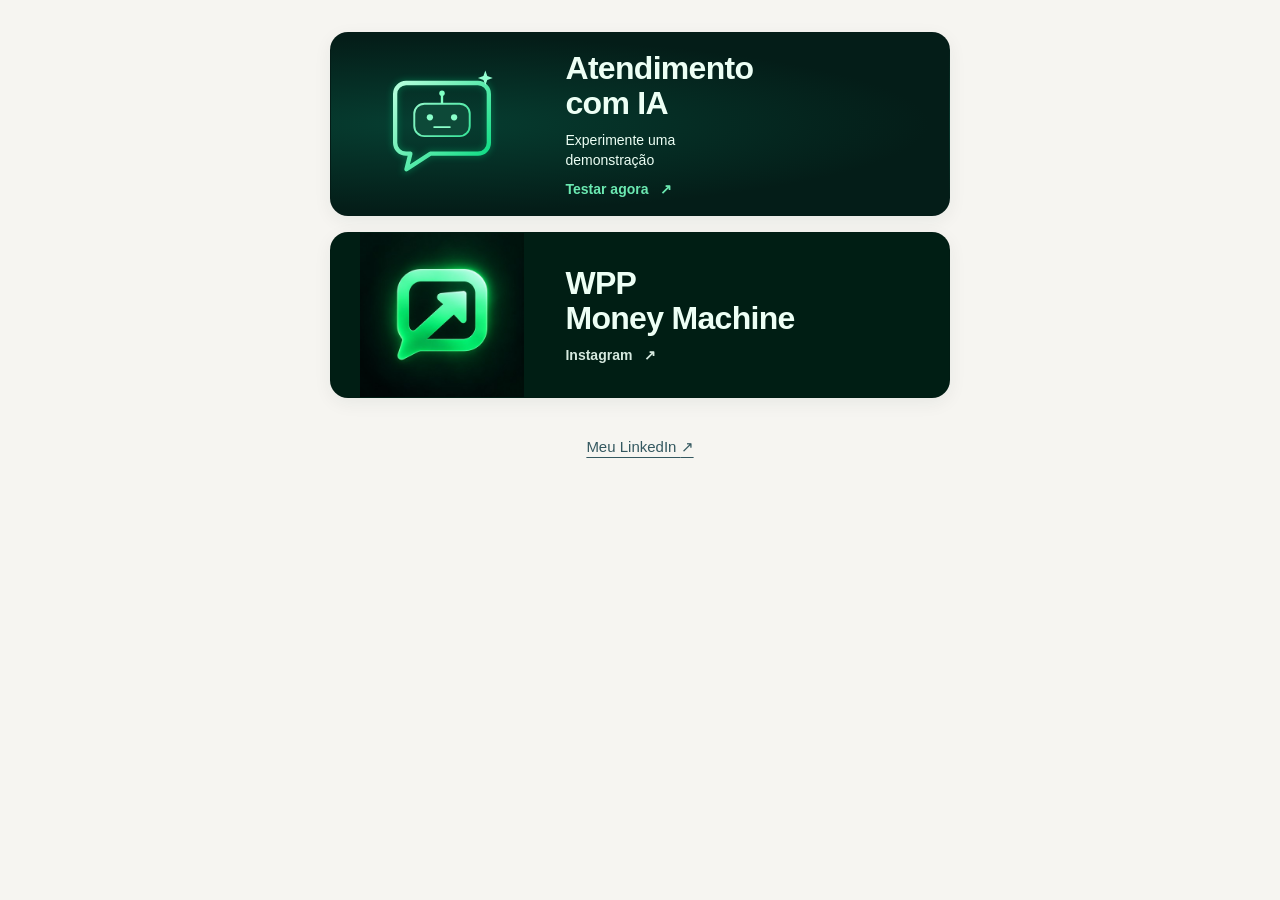
==== commit c83c923a: "Focus links page on AI demo and WPP Machine" ====
--- a/index.html
+++ b/index.html
@@ -3,7 +3,7 @@
 <head>
   <meta charset="utf-8">
   <meta name="viewport" content="width=device-width, initial-scale=1">
-  <meta name="description" content="Conheça os projetos de Breitner Maquito no Instagram.">
+  <meta name="description" content="Experimente uma demonstração de atendimento com IA e conheça a WPP Money Machine.">
   <meta name="theme-color" content="#f6f5f1">
   <title>Projetos · Breitner Maquito</title>
   <link rel="stylesheet" href="styles.css">
@@ -12,22 +12,14 @@
   <main>
     <h1 class="sr-only">Projetos de Breitner Maquito</h1>
     <!-- Atualize nomes, imagens e destinos nesta lista. Links abrem na mesma aba. -->
-    <nav aria-label="Projetos no Instagram">
+    <nav aria-label="Demonstração e projeto">
+      <a class="banner demo" href="https://typebot.co/consultor-demo">
+        <img src="assets/atendimento-ia.svg" alt="" width="420" height="420">
+        <span class="text"><strong>Atendimento<br>com IA</strong><span class="subtitle">Experimente uma demonstração</span><span class="destination">Testar agora <span aria-hidden="true">↗</span></span></span>
+      </a>
       <a class="banner wpp" href="https://www.instagram.com/wpp.moneymachine/">
         <img src="assets/wpp.jpg" alt="" width="420" height="420">
         <span class="text"><strong>WPP<br>Money Machine</strong><span class="destination">Instagram <span aria-hidden="true">↗</span></span></span>
-      </a>
-      <a class="banner obvio" href="https://www.instagram.com/portrasdoobvioem60/">
-        <img src="assets/obvio.jpg" alt="" width="420" height="420">
-        <span class="text"><strong>Por Trás<br>do Óbvio</strong><span class="destination">Instagram <span aria-hidden="true">↗</span></span></span>
-      </a>
-      <a class="banner biblico" href="https://www.instagram.com/biblicoemcores/">
-        <img src="assets/biblico.jpg" alt="" width="420" height="420">
-        <span class="text"><strong>Bíblico<br>em Cores</strong><span class="destination">Instagram <span aria-hidden="true">↗</span></span></span>
-      </a>
-      <a class="banner cleaning" href="https://www.instagram.com/cleaningquoteejobcheck/">
-        <img src="assets/cleaning.jpg" alt="" width="420" height="420">
-        <span class="text"><strong>Cleaning</strong><span class="subtitle">Quote &amp; Job Check</span><span class="destination">Instagram <span aria-hidden="true">↗</span></span></span>
       </a>
     </nav>
     <footer><a href="https://www.linkedin.com/in/breitner-maquito/">Meu LinkedIn <span aria-hidden="true">↗</span></a></footer>
--- a/styles.css
+++ b/styles.css
@@ -1 +1,3 @@
 *{box-sizing:border-box}body{margin:0;background:#f6f5f1;color:#123c43;font-family:Segoe UI,Arial,sans-serif}main{width:min(100% - 32px,620px);margin:32px auto 20px}nav{display:grid;gap:16px}.banner{display:flex;align-items:center;min-height:156px;overflow:hidden;border-radius:18px;text-decoration:none;color:inherit;border:1px solid #0000000d;box-shadow:0 5px 18px #172f3510}.banner img{width:36%;height:164px;object-fit:contain;flex-shrink:0}.text{padding:18px 18px 18px 12px;display:flex;flex-direction:column;gap:12px}strong{font-size:clamp(23px,4.7vw,32px);line-height:1.08;letter-spacing:-.7px}.destination{font-size:14px;font-weight:600;opacity:.9}.destination span{margin-left:8px}.subtitle{font-size:15px;font-weight:600;margin-top:-5px}.wpp{background:#001e14;color:#edfff5}.obvio{background:#050b1b;color:#faffed}.obvio .destination{color:#c3fb42}.biblico{background:#95d6fa;color:#053d4c}.cleaning{background:#ecf0e8;color:#083c42}.cleaning img{height:164px;object-fit:contain;background:#071a1b}.banner:focus-visible,footer a:focus-visible{outline:3px solid #147ba0;outline-offset:5px}.banner:hover{box-shadow:0 6px 22px #172f3528}footer{text-align:center;padding:28px 0 14px}footer a{color:#345860;text-underline-offset:5px;font-size:15px;padding:12px;display:inline-block}.sr-only{position:absolute;width:1px;height:1px;padding:0;margin:-1px;overflow:hidden;clip:rect(0,0,0,0);white-space:nowrap;border:0}@media(max-width:380px){main{width:calc(100% - 24px);margin-top:20px}.banner{min-height:142px}.banner img,.cleaning img{height:148px}.text{padding-right:12px}strong{font-size:23px}}@media(prefers-reduced-motion:reduce){*{scroll-behavior:auto}}
+
+.demo{background:radial-gradient(ellipse at 15% 50%,#063e31,#041d18 68%);color:#edfff5}.demo .destination{color:#77ffc2}.demo .subtitle{font-size:14px;line-height:1.45;font-weight:400;max-width:24ch;margin-top:0}.demo .text{gap:10px}@media(max-width:380px){.demo .text{padding-left:8px}.demo .subtitle{font-size:14px}}
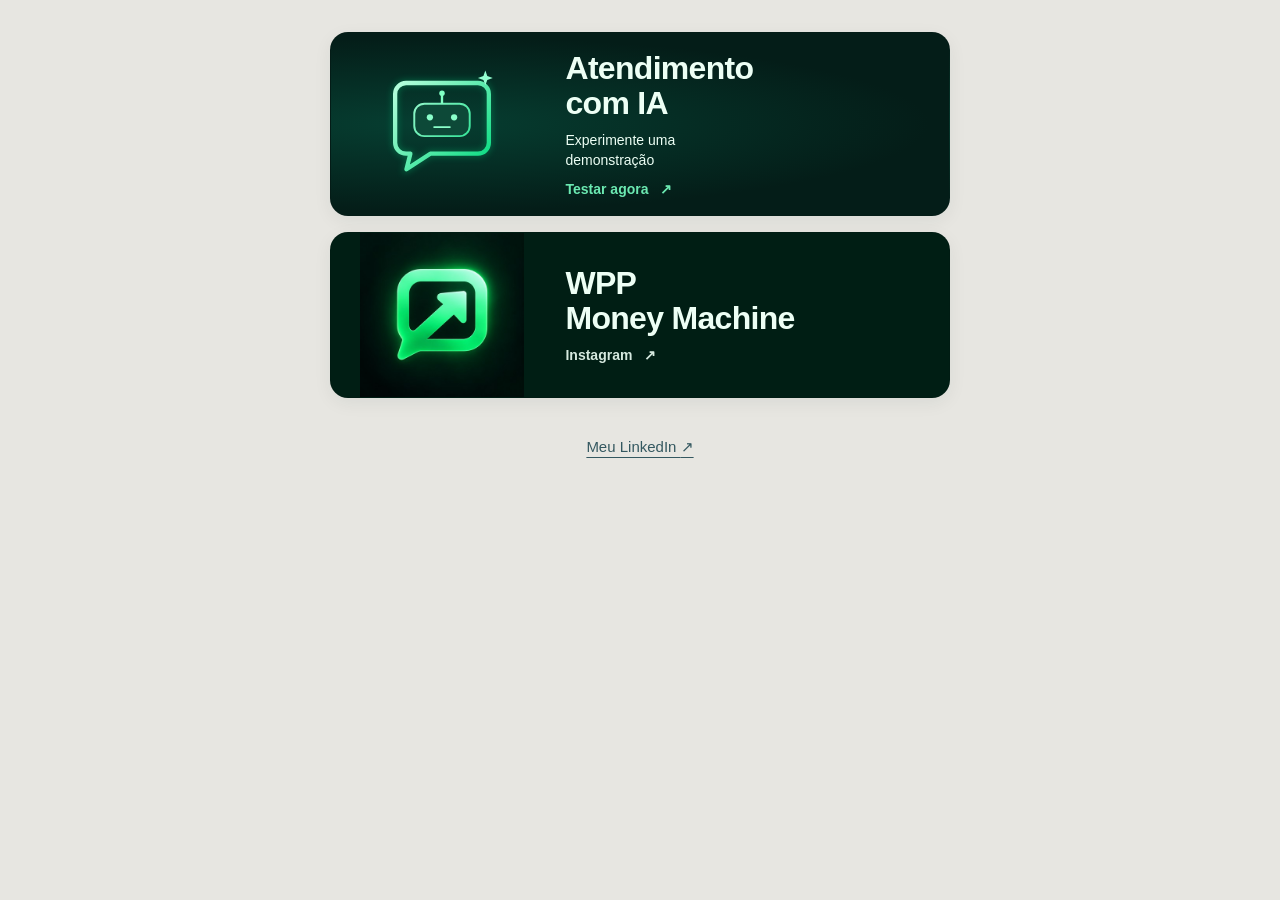
==== commit 3bdc65eb: "Slightly darken page background" ====
--- a/index.html
+++ b/index.html
@@ -4,7 +4,7 @@
   <meta charset="utf-8">
   <meta name="viewport" content="width=device-width, initial-scale=1">
   <meta name="description" content="Experimente uma demonstração de atendimento com IA e conheça a WPP Money Machine.">
-  <meta name="theme-color" content="#f6f5f1">
+  <meta name="theme-color" content="#e7e6e1">
   <title>Projetos · Breitner Maquito</title>
   <link rel="stylesheet" href="styles.css">
 </head>
--- a/styles.css
+++ b/styles.css
@@ -1,3 +1,3 @@
-*{box-sizing:border-box}body{margin:0;background:#f6f5f1;color:#123c43;font-family:Segoe UI,Arial,sans-serif}main{width:min(100% - 32px,620px);margin:32px auto 20px}nav{display:grid;gap:16px}.banner{display:flex;align-items:center;min-height:156px;overflow:hidden;border-radius:18px;text-decoration:none;color:inherit;border:1px solid #0000000d;box-shadow:0 5px 18px #172f3510}.banner img{width:36%;height:164px;object-fit:contain;flex-shrink:0}.text{padding:18px 18px 18px 12px;display:flex;flex-direction:column;gap:12px}strong{font-size:clamp(23px,4.7vw,32px);line-height:1.08;letter-spacing:-.7px}.destination{font-size:14px;font-weight:600;opacity:.9}.destination span{margin-left:8px}.subtitle{font-size:15px;font-weight:600;margin-top:-5px}.wpp{background:#001e14;color:#edfff5}.obvio{background:#050b1b;color:#faffed}.obvio .destination{color:#c3fb42}.biblico{background:#95d6fa;color:#053d4c}.cleaning{background:#ecf0e8;color:#083c42}.cleaning img{height:164px;object-fit:contain;background:#071a1b}.banner:focus-visible,footer a:focus-visible{outline:3px solid #147ba0;outline-offset:5px}.banner:hover{box-shadow:0 6px 22px #172f3528}footer{text-align:center;padding:28px 0 14px}footer a{color:#345860;text-underline-offset:5px;font-size:15px;padding:12px;display:inline-block}.sr-only{position:absolute;width:1px;height:1px;padding:0;margin:-1px;overflow:hidden;clip:rect(0,0,0,0);white-space:nowrap;border:0}@media(max-width:380px){main{width:calc(100% - 24px);margin-top:20px}.banner{min-height:142px}.banner img,.cleaning img{height:148px}.text{padding-right:12px}strong{font-size:23px}}@media(prefers-reduced-motion:reduce){*{scroll-behavior:auto}}
+*{box-sizing:border-box}body{margin:0;background:#e7e6e1;color:#123c43;font-family:Segoe UI,Arial,sans-serif}main{width:min(100% - 32px,620px);margin:32px auto 20px}nav{display:grid;gap:16px}.banner{display:flex;align-items:center;min-height:156px;overflow:hidden;border-radius:18px;text-decoration:none;color:inherit;border:1px solid #0000000d;box-shadow:0 5px 18px #172f3510}.banner img{width:36%;height:164px;object-fit:contain;flex-shrink:0}.text{padding:18px 18px 18px 12px;display:flex;flex-direction:column;gap:12px}strong{font-size:clamp(23px,4.7vw,32px);line-height:1.08;letter-spacing:-.7px}.destination{font-size:14px;font-weight:600;opacity:.9}.destination span{margin-left:8px}.subtitle{font-size:15px;font-weight:600;margin-top:-5px}.wpp{background:#001e14;color:#edfff5}.obvio{background:#050b1b;color:#faffed}.obvio .destination{color:#c3fb42}.biblico{background:#95d6fa;color:#053d4c}.cleaning{background:#ecf0e8;color:#083c42}.cleaning img{height:164px;object-fit:contain;background:#071a1b}.banner:focus-visible,footer a:focus-visible{outline:3px solid #147ba0;outline-offset:5px}.banner:hover{box-shadow:0 6px 22px #172f3528}footer{text-align:center;padding:28px 0 14px}footer a{color:#345860;text-underline-offset:5px;font-size:15px;padding:12px;display:inline-block}.sr-only{position:absolute;width:1px;height:1px;padding:0;margin:-1px;overflow:hidden;clip:rect(0,0,0,0);white-space:nowrap;border:0}@media(max-width:380px){main{width:calc(100% - 24px);margin-top:20px}.banner{min-height:142px}.banner img,.cleaning img{height:148px}.text{padding-right:12px}strong{font-size:23px}}@media(prefers-reduced-motion:reduce){*{scroll-behavior:auto}}
 
 .demo{background:radial-gradient(ellipse at 15% 50%,#063e31,#041d18 68%);color:#edfff5}.demo .destination{color:#77ffc2}.demo .subtitle{font-size:14px;line-height:1.45;font-weight:400;max-width:24ch;margin-top:0}.demo .text{gap:10px}@media(max-width:380px){.demo .text{padding-left:8px}.demo .subtitle{font-size:14px}}
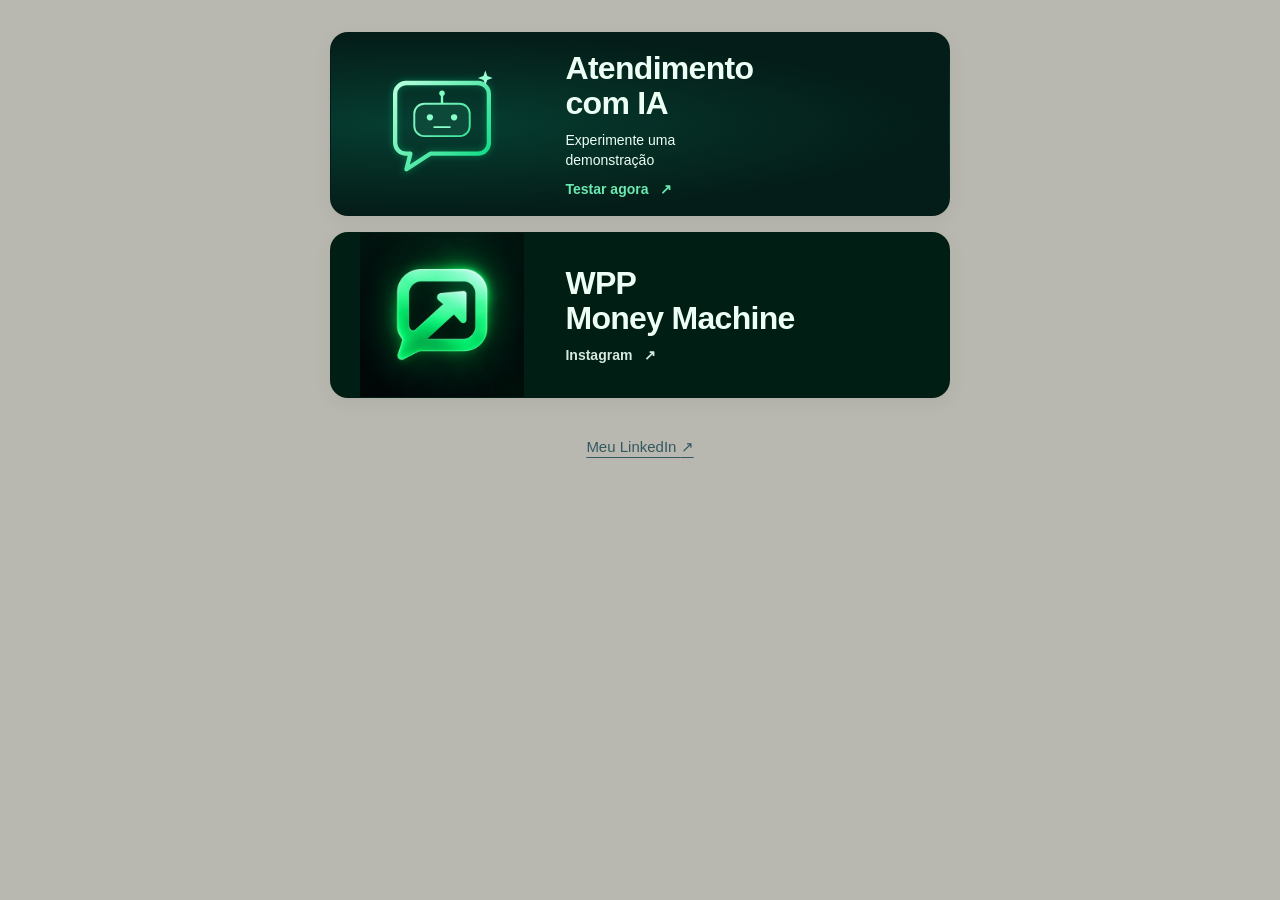
==== commit efccc8d0: "Use medium neutral background and refresh stylesheet cache" ====
--- a/index.html
+++ b/index.html
@@ -4,9 +4,9 @@
   <meta charset="utf-8">
   <meta name="viewport" content="width=device-width, initial-scale=1">
   <meta name="description" content="Experimente uma demonstração de atendimento com IA e conheça a WPP Money Machine.">
-  <meta name="theme-color" content="#e7e6e1">
+  <meta name="theme-color" content="#b9b8b0">
   <title>Projetos · Breitner Maquito</title>
-  <link rel="stylesheet" href="styles.css">
+  <link rel="stylesheet" href="styles.css?v=20261015-2">
 </head>
 <body>
   <main>
--- a/styles.css
+++ b/styles.css
@@ -1,3 +1,3 @@
-*{box-sizing:border-box}body{margin:0;background:#e7e6e1;color:#123c43;font-family:Segoe UI,Arial,sans-serif}main{width:min(100% - 32px,620px);margin:32px auto 20px}nav{display:grid;gap:16px}.banner{display:flex;align-items:center;min-height:156px;overflow:hidden;border-radius:18px;text-decoration:none;color:inherit;border:1px solid #0000000d;box-shadow:0 5px 18px #172f3510}.banner img{width:36%;height:164px;object-fit:contain;flex-shrink:0}.text{padding:18px 18px 18px 12px;display:flex;flex-direction:column;gap:12px}strong{font-size:clamp(23px,4.7vw,32px);line-height:1.08;letter-spacing:-.7px}.destination{font-size:14px;font-weight:600;opacity:.9}.destination span{margin-left:8px}.subtitle{font-size:15px;font-weight:600;margin-top:-5px}.wpp{background:#001e14;color:#edfff5}.obvio{background:#050b1b;color:#faffed}.obvio .destination{color:#c3fb42}.biblico{background:#95d6fa;color:#053d4c}.cleaning{background:#ecf0e8;color:#083c42}.cleaning img{height:164px;object-fit:contain;background:#071a1b}.banner:focus-visible,footer a:focus-visible{outline:3px solid #147ba0;outline-offset:5px}.banner:hover{box-shadow:0 6px 22px #172f3528}footer{text-align:center;padding:28px 0 14px}footer a{color:#345860;text-underline-offset:5px;font-size:15px;padding:12px;display:inline-block}.sr-only{position:absolute;width:1px;height:1px;padding:0;margin:-1px;overflow:hidden;clip:rect(0,0,0,0);white-space:nowrap;border:0}@media(max-width:380px){main{width:calc(100% - 24px);margin-top:20px}.banner{min-height:142px}.banner img,.cleaning img{height:148px}.text{padding-right:12px}strong{font-size:23px}}@media(prefers-reduced-motion:reduce){*{scroll-behavior:auto}}
+*{box-sizing:border-box}body{margin:0;background:#b9b8b0;color:#123c43;font-family:Segoe UI,Arial,sans-serif}main{width:min(100% - 32px,620px);margin:32px auto 20px}nav{display:grid;gap:16px}.banner{display:flex;align-items:center;min-height:156px;overflow:hidden;border-radius:18px;text-decoration:none;color:inherit;border:1px solid #0000000d;box-shadow:0 5px 18px #172f3510}.banner img{width:36%;height:164px;object-fit:contain;flex-shrink:0}.text{padding:18px 18px 18px 12px;display:flex;flex-direction:column;gap:12px}strong{font-size:clamp(23px,4.7vw,32px);line-height:1.08;letter-spacing:-.7px}.destination{font-size:14px;font-weight:600;opacity:.9}.destination span{margin-left:8px}.subtitle{font-size:15px;font-weight:600;margin-top:-5px}.wpp{background:#001e14;color:#edfff5}.obvio{background:#050b1b;color:#faffed}.obvio .destination{color:#c3fb42}.biblico{background:#95d6fa;color:#053d4c}.cleaning{background:#ecf0e8;color:#083c42}.cleaning img{height:164px;object-fit:contain;background:#071a1b}.banner:focus-visible,footer a:focus-visible{outline:3px solid #147ba0;outline-offset:5px}.banner:hover{box-shadow:0 6px 22px #172f3528}footer{text-align:center;padding:28px 0 14px}footer a{color:#345860;text-underline-offset:5px;font-size:15px;padding:12px;display:inline-block}.sr-only{position:absolute;width:1px;height:1px;padding:0;margin:-1px;overflow:hidden;clip:rect(0,0,0,0);white-space:nowrap;border:0}@media(max-width:380px){main{width:calc(100% - 24px);margin-top:20px}.banner{min-height:142px}.banner img,.cleaning img{height:148px}.text{padding-right:12px}strong{font-size:23px}}@media(prefers-reduced-motion:reduce){*{scroll-behavior:auto}}
 
 .demo{background:radial-gradient(ellipse at 15% 50%,#063e31,#041d18 68%);color:#edfff5}.demo .destination{color:#77ffc2}.demo .subtitle{font-size:14px;line-height:1.45;font-weight:400;max-width:24ch;margin-top:0}.demo .text{gap:10px}@media(max-width:380px){.demo .text{padding-left:8px}.demo .subtitle{font-size:14px}}
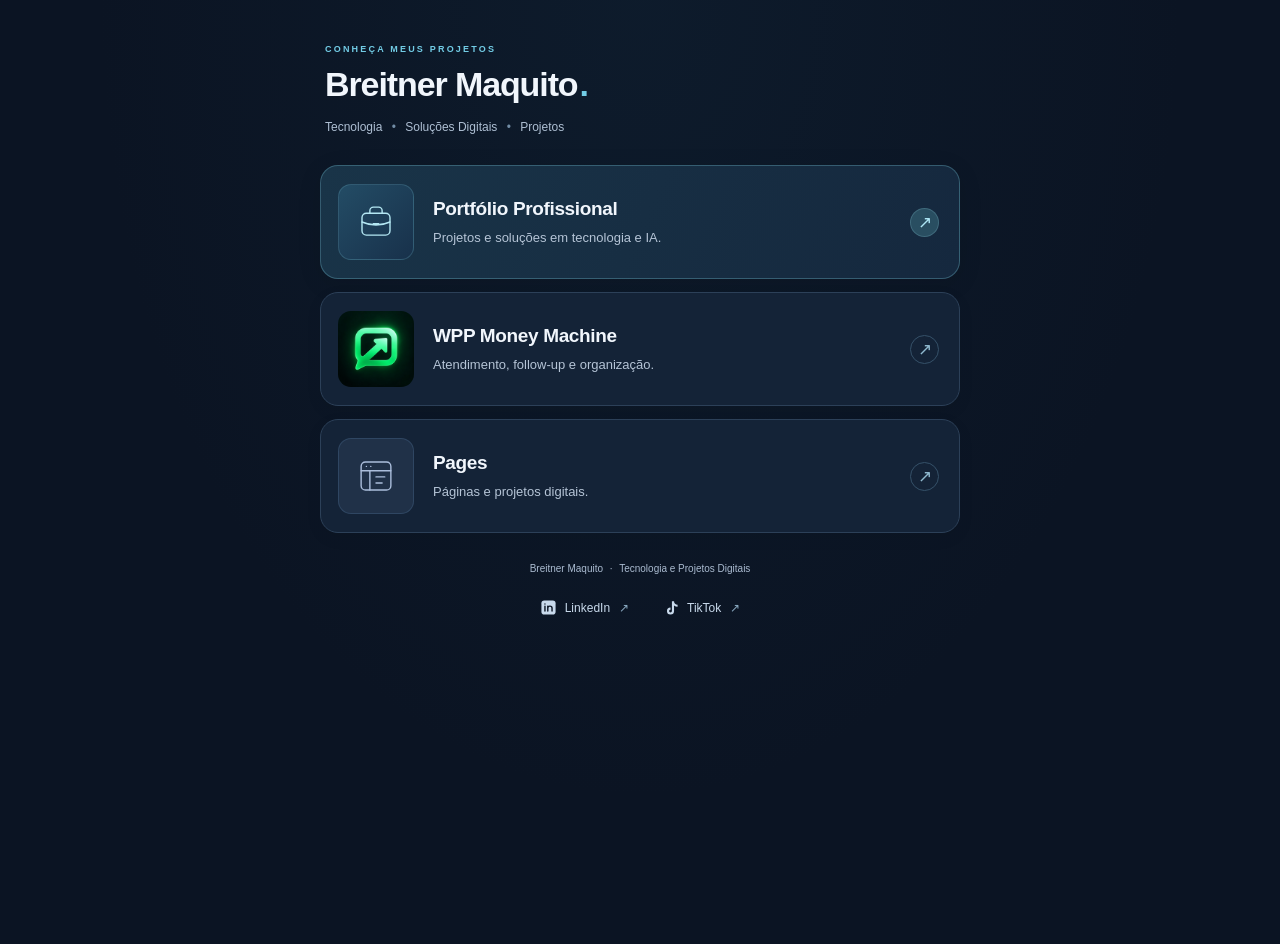
==== commit 3d2b684f: "Publish technology-themed personal hub and Pages collection" ====
--- a/index.html
+++ b/index.html
@@ -3,26 +3,59 @@
 <head>
   <meta charset="utf-8">
   <meta name="viewport" content="width=device-width, initial-scale=1">
-  <meta name="description" content="Experimente uma demonstração de atendimento com IA e conheça a WPP Money Machine.">
-  <meta name="theme-color" content="#b9b8b0">
-  <title>Projetos · Breitner Maquito</title>
-  <link rel="stylesheet" href="styles.css?v=20261015-2">
+  <meta name="description" content="Conheça o portfólio profissional, o WPP Money Machine e a coleção Pages de Breitner Maquito. Tecnologia, inteligência artificial e soluções digitais.">
+  <meta name="theme-color" content="#0b1423">
+  <title>Breitner Maquito — Tecnologia, Soluções Digitais e Projetos</title>
+  <link rel="canonical" href="https://tinight.github.io/">
+  <meta property="og:type" content="website">
+  <meta property="og:locale" content="pt_BR">
+  <meta property="og:site_name" content="Breitner Maquito">
+  <meta property="og:title" content="Breitner Maquito — Tecnologia e Projetos">
+  <meta property="og:description" content="Projetos, ideias e soluções digitais. Conheça o portfólio e os projetos de Breitner Maquito.">
+  <meta property="og:url" content="https://tinight.github.io/">
+  <meta name="twitter:card" content="summary">
+  <link rel="stylesheet" href="styles.css?v=20261026-v3">
 </head>
 <body>
+  <a class="skip" href="#projetos">Ir para os projetos</a>
   <main>
-    <h1 class="sr-only">Projetos de Breitner Maquito</h1>
-    <!-- Atualize nomes, imagens e destinos nesta lista. Links abrem na mesma aba. -->
-    <nav aria-label="Demonstração e projeto">
-      <a class="banner demo" href="https://typebot.co/consultor-demo">
-        <img src="assets/atendimento-ia.svg" alt="" width="420" height="420">
-        <span class="text"><strong>Atendimento<br>com IA</strong><span class="subtitle">Experimente uma demonstração</span><span class="destination">Testar agora <span aria-hidden="true">↗</span></span></span>
+    <header class="intro">
+      <p class="eyebrow">CONHEÇA MEUS PROJETOS</p>
+      <h1>Breitner Maquito<span aria-hidden="true">.</span></h1>
+      <p class="tagline">Tecnologia <span aria-hidden="true">•</span> Soluções Digitais <span aria-hidden="true">•</span> Projetos</p>
+    </header>
+
+    <!-- Dados dos cartões centralizados nesta lista: título, descrição, arte e destino. -->
+    <nav class="projects" id="projetos" aria-label="Projetos de Breitner Maquito">
+      <a class="banner portfolio" href="portfolio/">
+        <span class="art portfolio-art" aria-hidden="true"><svg viewBox="0 0 48 48"><rect x="8" y="14" width="32" height="25" rx="5"/><path d="M17 14v-3a4 4 0 0 1 4-4h6a4 4 0 0 1 4 4v3M8 24a40 40 0 0 0 32 0M21 26h6"/></svg></span>
+        <span class="text"><strong>Portfólio Profissional</strong><span class="description">Projetos e soluções em tecnologia e IA.</span></span>
+        <span class="arrow" aria-hidden="true">↗</span>
       </a>
-      <a class="banner wpp" href="https://www.instagram.com/wpp.moneymachine/">
-        <img src="assets/wpp.jpg" alt="" width="420" height="420">
-        <span class="text"><strong>WPP<br>Money Machine</strong><span class="destination">Instagram <span aria-hidden="true">↗</span></span></span>
+
+      <a class="banner wpp" href="wpp-money-machine/">
+        <img class="art" src="assets/wpp.jpg" alt="" width="76" height="76">
+        <span class="text"><strong>WPP Money Machine</strong><span class="description">Atendimento, follow-up e organização.</span></span>
+        <span class="arrow" aria-hidden="true">↗</span>
+      </a>
+
+
+
+
+      <a class="banner pages-card" href="pages/">
+        <span class="art pages-art" aria-hidden="true"><svg viewBox="0 0 48 48"><rect x="7" y="8" width="34" height="32" rx="5"/><path d="M7 18h34M17 18v22M13 13h.1M18 13h.1M24 25h10m-10 7h7"/></svg></span>
+        <span class="text"><strong>Pages</strong><span class="description">Páginas e projetos digitais.</span></span>
+        <span class="arrow" aria-hidden="true">↗</span>
       </a>
     </nav>
-    <footer><a href="https://www.linkedin.com/in/breitner-maquito/">Meu LinkedIn <span aria-hidden="true">↗</span></a></footer>
+
+    <footer>
+      <p>Breitner Maquito <span aria-hidden="true">·</span> Tecnologia e Projetos Digitais</p>
+      <nav class="socials" aria-label="Redes profissionais e pessoais">
+        <a href="https://www.linkedin.com/in/breitner-maquito/"><svg viewBox="0 0 24 24" aria-hidden="true"><rect x="2" y="2" width="20" height="20" rx="4" fill="currentColor"/><path d="M7 10v7m0-10v.1M11 17v-7m0 3c0-4 6-4 6 0v4" stroke="#0b1423" stroke-width="2" fill="none" stroke-linecap="round"/></svg>LinkedIn <span aria-hidden="true">↗</span></a>
+        <a href="https://www.tiktok.com/@breitner_maquito"><svg viewBox="0 0 24 24" aria-hidden="true"><path d="M14 3h3c0 3 2 5 5 5v3a9 9 0 0 1-5-2v8a5 5 0 1 1-5-5v3a2 2 0 1 0 2 2Z" fill="currentColor"/></svg>TikTok <span aria-hidden="true">↗</span></a>
+      </nav>
+    </footer>
   </main>
 </body>
 </html>
--- a/styles.css
+++ b/styles.css
@@ -1,3 +1 @@
-*{box-sizing:border-box}body{margin:0;background:#b9b8b0;color:#123c43;font-family:Segoe UI,Arial,sans-serif}main{width:min(100% - 32px,620px);margin:32px auto 20px}nav{display:grid;gap:16px}.banner{display:flex;align-items:center;min-height:156px;overflow:hidden;border-radius:18px;text-decoration:none;color:inherit;border:1px solid #0000000d;box-shadow:0 5px 18px #172f3510}.banner img{width:36%;height:164px;object-fit:contain;flex-shrink:0}.text{padding:18px 18px 18px 12px;display:flex;flex-direction:column;gap:12px}strong{font-size:clamp(23px,4.7vw,32px);line-height:1.08;letter-spacing:-.7px}.destination{font-size:14px;font-weight:600;opacity:.9}.destination span{margin-left:8px}.subtitle{font-size:15px;font-weight:600;margin-top:-5px}.wpp{background:#001e14;color:#edfff5}.obvio{background:#050b1b;color:#faffed}.obvio .destination{color:#c3fb42}.biblico{background:#95d6fa;color:#053d4c}.cleaning{background:#ecf0e8;color:#083c42}.cleaning img{height:164px;object-fit:contain;background:#071a1b}.banner:focus-visible,footer a:focus-visible{outline:3px solid #147ba0;outline-offset:5px}.banner:hover{box-shadow:0 6px 22px #172f3528}footer{text-align:center;padding:28px 0 14px}footer a{color:#345860;text-underline-offset:5px;font-size:15px;padding:12px;display:inline-block}.sr-only{position:absolute;width:1px;height:1px;padding:0;margin:-1px;overflow:hidden;clip:rect(0,0,0,0);white-space:nowrap;border:0}@media(max-width:380px){main{width:calc(100% - 24px);margin-top:20px}.banner{min-height:142px}.banner img,.cleaning img{height:148px}.text{padding-right:12px}strong{font-size:23px}}@media(prefers-reduced-motion:reduce){*{scroll-behavior:auto}}
-
-.demo{background:radial-gradient(ellipse at 15% 50%,#063e31,#041d18 68%);color:#edfff5}.demo .destination{color:#77ffc2}.demo .subtitle{font-size:14px;line-height:1.45;font-weight:400;max-width:24ch;margin-top:0}.demo .text{gap:10px}@media(max-width:380px){.demo .text{padding-left:8px}.demo .subtitle{font-size:14px}}
+:root{color-scheme:dark;--background:#0b1423;--card:#142337;--ink:#f1f6fc;--muted:#b5c4d6;--line:#2c4058;--accent:#72cce5}*{box-sizing:border-box}body{margin:0;background:radial-gradient(ellipse at 50% 0%,#17364c36,transparent 60%),var(--background);color:var(--ink);font-family:"Segoe UI",Arial,sans-serif;min-height:100svh}main{width:min(640px,calc(100% - 40px));margin:44px auto 24px}.intro{padding:0 5px 28px}.eyebrow{font-size:9px;font-weight:650;letter-spacing:2.2px;color:var(--accent);margin:0 0 11px}h1{font-size:34px;line-height:1.15;font-weight:650;letter-spacing:-1.1px;margin:0 0 13px}h1>span{color:var(--accent);margin-left:2px}.tagline{font-size:12px;line-height:1.7;color:#aebfd3;margin:0}.tagline>span{margin:0 6px;color:#728da6}.projects{display:grid;gap:13px}.banner{display:flex;align-items:center;gap:19px;position:relative;min-height:114px;padding:17px 20px 17px 17px;background:var(--card);border:1px solid var(--line);border-radius:18px;color:inherit;text-decoration:none;box-shadow:0 5px 16px #00000010;transition:transform .15s ease,box-shadow .15s ease,border-color .15s ease}.portfolio{background:linear-gradient(115deg,#193448,#15283e);border-color:#5e9db06e;box-shadow:0 5px 24px #00000018}.art{width:76px;height:76px;flex-shrink:0;object-fit:contain;border-radius:13px;display:block}.portfolio-art{background:linear-gradient(135deg,#234c65,#18314b);color:#b4e7f3;display:grid;place-items:center;border:1px solid #51879c66}.portfolio-art svg,.pages-art svg{width:42px;height:42px;fill:none;stroke:currentColor;stroke-width:1.6;stroke-linecap:round;stroke-linejoin:round}.pages-art{background:#203148;color:#abbedc;display:grid;place-items:center;border:1px solid #41618173}.text{flex:1;min-width:0;display:flex;flex-direction:column;gap:7px}.text strong{font-size:19px;line-height:1.25;letter-spacing:-.35px;font-weight:650}.description{font-size:13px;color:var(--muted);line-height:1.5}.arrow{display:grid;place-items:center;flex-shrink:0;width:29px;height:29px;border:1px solid #355169;border-radius:50%;color:#8fb9cf;font-size:17px}.portfolio .arrow{background:#294e61;border-color:#56869780;color:#ade6f5}.cleaning .art{background:#071a1b}.banner:hover{transform:translateY(-2px);box-shadow:0 9px 24px #00000023;border-color:#6ab7cf}.banner:focus-visible,.socials a:focus-visible,.back:focus-visible{outline:3px solid #9de8f7;outline-offset:5px}footer{text-align:center;padding:27px 0 2px}footer>p{font-size:10px;color:#aabbd0;line-height:1.7;margin:0 0 10px}footer>p span{margin:0 4px}.socials{display:flex;justify-content:center;gap:17px}.socials a{display:inline-flex;align-items:center;gap:8px;padding:12px 8px;color:#c8d9eb;font-size:12px;text-underline-offset:5px;text-decoration:none}.socials a:hover{text-decoration:underline;color:#fff}.socials svg{width:17px;height:17px}.socials a>span{margin-left:1px;color:#89a9c0}.back{display:inline-flex;gap:9px;align-items:center;font-size:11px;line-height:1.5;text-decoration:none;color:#b8cede;padding:10px 5px;margin-bottom:26px}.back:hover{color:white}.skip{position:absolute;top:-100px;left:14px;background:#f1f6fc;color:#142337;z-index:10;padding:12px}.skip:focus{top:10px;outline:3px solid #72cce5}@media(max-width:480px){main{width:calc(100% - 28px);margin-top:29px}.intro{padding:0 5px 24px}h1{font-size:29px;letter-spacing:-.8px}.eyebrow{font-size:8px;letter-spacing:1.8px}.tagline{font-size:11px}.tagline>span{margin:0 3px}.projects{gap:12px}.banner{gap:13px;padding:16px 13px;min-height:116px;border-radius:16px}.art{width:62px;height:62px;border-radius:12px}.portfolio-art svg,.pages-art svg{width:36px;height:36px}.text{gap:6px}.text strong{font-size:16px;letter-spacing:-.2px}.description{font-size:12px;line-height:1.5}.arrow{width:23px;height:23px;font-size:14px}footer{padding-top:23px}footer>p{font-size:9px}.socials a{font-size:11px}.back{font-size:10px;margin-bottom:20px}}@media(max-width:350px){.banner{min-height:128px}main{width:calc(100% - 24px)}.banner{gap:10px;padding:15px 11px}.art{width:52px;height:60px;object-fit:contain;border-radius:10px}.portfolio-art svg,.pages-art svg{width:31px;height:31px}.text strong{font-size:15px}.description{font-size:11px}.arrow{width:20px;height:20px;font-size:13px}.tagline{font-size:10px}}@media(prefers-reduced-motion:reduce){.banner{transition:none}.banner:hover{transform:none}*{scroll-behavior:auto}}
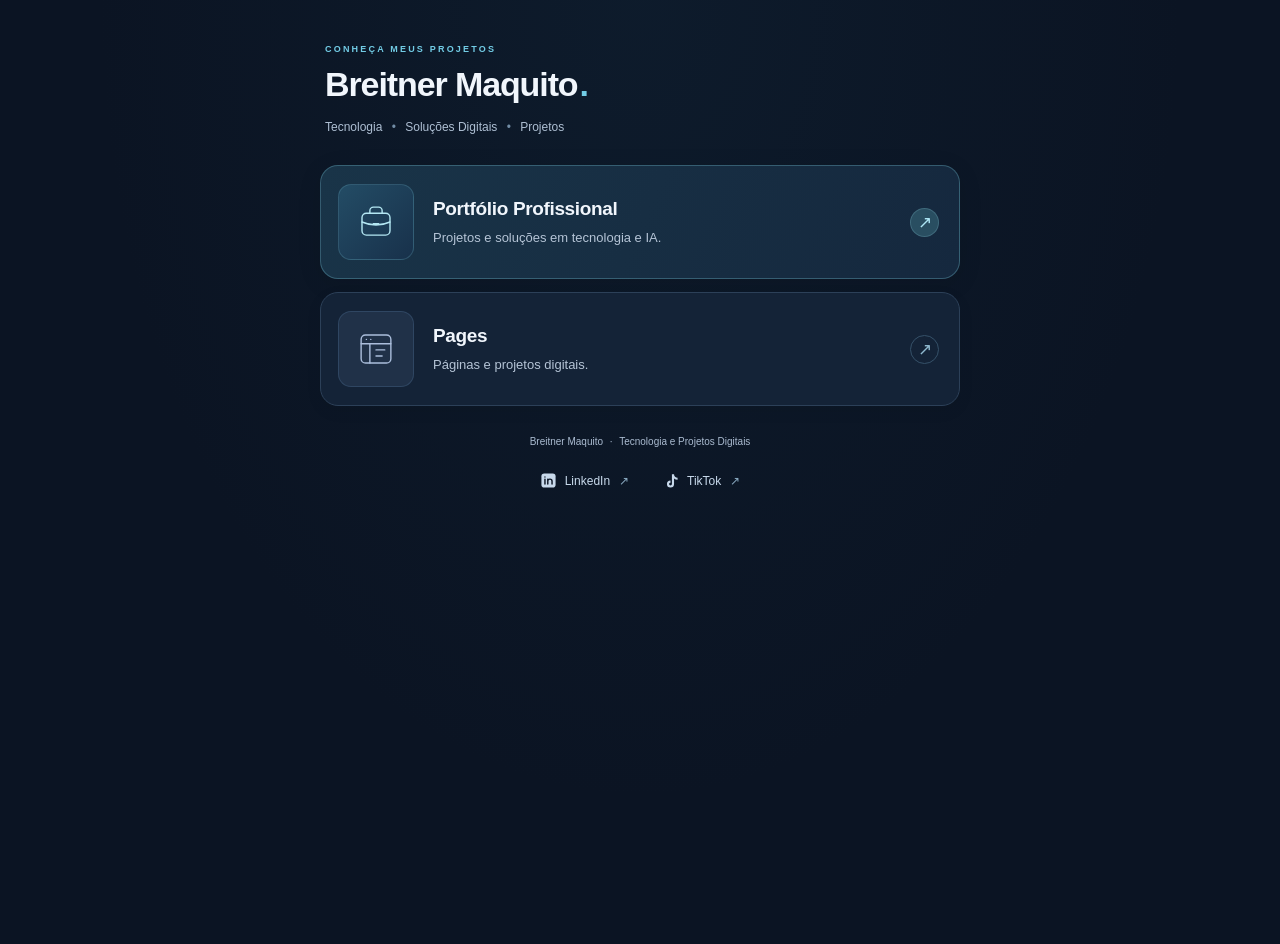
==== commit 018461d1: "Remove WPP Money Machine card from homepage" ====
--- a/index.html
+++ b/index.html
@@ -1,61 +1,116 @@
 <!doctype html>
 <html lang="pt-BR">
-<head>
-  <meta charset="utf-8">
-  <meta name="viewport" content="width=device-width, initial-scale=1">
-  <meta name="description" content="Conheça o portfólio profissional, o WPP Money Machine e a coleção Pages de Breitner Maquito. Tecnologia, inteligência artificial e soluções digitais.">
-  <meta name="theme-color" content="#0b1423">
-  <title>Breitner Maquito — Tecnologia, Soluções Digitais e Projetos</title>
-  <link rel="canonical" href="https://tinight.github.io/">
-  <meta property="og:type" content="website">
-  <meta property="og:locale" content="pt_BR">
-  <meta property="og:site_name" content="Breitner Maquito">
-  <meta property="og:title" content="Breitner Maquito — Tecnologia e Projetos">
-  <meta property="og:description" content="Projetos, ideias e soluções digitais. Conheça o portfólio e os projetos de Breitner Maquito.">
-  <meta property="og:url" content="https://tinight.github.io/">
-  <meta name="twitter:card" content="summary">
-  <link rel="stylesheet" href="styles.css?v=20261026-v3">
-</head>
-<body>
-  <a class="skip" href="#projetos">Ir para os projetos</a>
-  <main>
-    <header class="intro">
-      <p class="eyebrow">CONHEÇA MEUS PROJETOS</p>
-      <h1>Breitner Maquito<span aria-hidden="true">.</span></h1>
-      <p class="tagline">Tecnologia <span aria-hidden="true">•</span> Soluções Digitais <span aria-hidden="true">•</span> Projetos</p>
-    </header>
+  <head>
+    <meta charset="utf-8" />
+    <meta name="viewport" content="width=device-width, initial-scale=1" />
+    <meta
+      name="description"
+      content="Conheça o portfólio profissional e a coleção Pages de Breitner Maquito. Tecnologia, inteligência artificial e soluções digitais."
+    />
+    <meta name="theme-color" content="#0b1423" />
+    <title>Breitner Maquito — Tecnologia, Soluções Digitais e Projetos</title>
+    <link rel="canonical" href="https://tinight.github.io/" />
+    <meta property="og:type" content="website" />
+    <meta property="og:locale" content="pt_BR" />
+    <meta property="og:site_name" content="Breitner Maquito" />
+    <meta
+      property="og:title"
+      content="Breitner Maquito — Tecnologia e Projetos"
+    />
+    <meta
+      property="og:description"
+      content="Projetos, ideias e soluções digitais. Conheça o portfólio e os projetos de Breitner Maquito."
+    />
+    <meta property="og:url" content="https://tinight.github.io/" />
+    <meta name="twitter:card" content="summary" />
+    <link rel="stylesheet" href="styles.css?v=20261026-v3" />
+  </head>
+  <body>
+    <a class="skip" href="#projetos">Ir para os projetos</a>
+    <main>
+      <header class="intro">
+        <p class="eyebrow">CONHEÇA MEUS PROJETOS</p>
+        <h1>Breitner Maquito<span aria-hidden="true">.</span></h1>
+        <p class="tagline">
+          Tecnologia <span aria-hidden="true">•</span> Soluções Digitais
+          <span aria-hidden="true">•</span> Projetos
+        </p>
+      </header>
 
-    <!-- Dados dos cartões centralizados nesta lista: título, descrição, arte e destino. -->
-    <nav class="projects" id="projetos" aria-label="Projetos de Breitner Maquito">
-      <a class="banner portfolio" href="portfolio/">
-        <span class="art portfolio-art" aria-hidden="true"><svg viewBox="0 0 48 48"><rect x="8" y="14" width="32" height="25" rx="5"/><path d="M17 14v-3a4 4 0 0 1 4-4h6a4 4 0 0 1 4 4v3M8 24a40 40 0 0 0 32 0M21 26h6"/></svg></span>
-        <span class="text"><strong>Portfólio Profissional</strong><span class="description">Projetos e soluções em tecnologia e IA.</span></span>
-        <span class="arrow" aria-hidden="true">↗</span>
-      </a>
+      <!-- Dados dos cartões centralizados nesta lista: título, descrição, arte e destino. -->
+      <nav
+        class="projects"
+        id="projetos"
+        aria-label="Projetos de Breitner Maquito"
+      >
+        <a class="banner portfolio" href="portfolio/">
+          <span class="art portfolio-art" aria-hidden="true"
+            ><svg viewBox="0 0 48 48">
+              <rect x="8" y="14" width="32" height="25" rx="5" />
+              <path
+                d="M17 14v-3a4 4 0 0 1 4-4h6a4 4 0 0 1 4 4v3M8 24a40 40 0 0 0 32 0M21 26h6"
+              /></svg
+          ></span>
+          <span class="text"
+            ><strong>Portfólio Profissional</strong
+            ><span class="description"
+              >Projetos e soluções em tecnologia e IA.</span
+            ></span
+          >
+          <span class="arrow" aria-hidden="true">↗</span>
+        </a>
 
-      <a class="banner wpp" href="wpp-money-machine/">
-        <img class="art" src="assets/wpp.jpg" alt="" width="76" height="76">
-        <span class="text"><strong>WPP Money Machine</strong><span class="description">Atendimento, follow-up e organização.</span></span>
-        <span class="arrow" aria-hidden="true">↗</span>
-      </a>
+        <a class="banner pages-card" href="pages/">
+          <span class="art pages-art" aria-hidden="true"
+            ><svg viewBox="0 0 48 48">
+              <rect x="7" y="8" width="34" height="32" rx="5" />
+              <path
+                d="M7 18h34M17 18v22M13 13h.1M18 13h.1M24 25h10m-10 7h7"
+              /></svg
+          ></span>
+          <span class="text"
+            ><strong>Pages</strong
+            ><span class="description">Páginas e projetos digitais.</span></span
+          >
+          <span class="arrow" aria-hidden="true">↗</span>
+        </a>
+      </nav>
 
-
-
-
-      <a class="banner pages-card" href="pages/">
-        <span class="art pages-art" aria-hidden="true"><svg viewBox="0 0 48 48"><rect x="7" y="8" width="34" height="32" rx="5"/><path d="M7 18h34M17 18v22M13 13h.1M18 13h.1M24 25h10m-10 7h7"/></svg></span>
-        <span class="text"><strong>Pages</strong><span class="description">Páginas e projetos digitais.</span></span>
-        <span class="arrow" aria-hidden="true">↗</span>
-      </a>
-    </nav>
-
-    <footer>
-      <p>Breitner Maquito <span aria-hidden="true">·</span> Tecnologia e Projetos Digitais</p>
-      <nav class="socials" aria-label="Redes profissionais e pessoais">
-        <a href="https://www.linkedin.com/in/breitner-maquito/"><svg viewBox="0 0 24 24" aria-hidden="true"><rect x="2" y="2" width="20" height="20" rx="4" fill="currentColor"/><path d="M7 10v7m0-10v.1M11 17v-7m0 3c0-4 6-4 6 0v4" stroke="#0b1423" stroke-width="2" fill="none" stroke-linecap="round"/></svg>LinkedIn <span aria-hidden="true">↗</span></a>
-        <a href="https://www.tiktok.com/@breitner_maquito"><svg viewBox="0 0 24 24" aria-hidden="true"><path d="M14 3h3c0 3 2 5 5 5v3a9 9 0 0 1-5-2v8a5 5 0 1 1-5-5v3a2 2 0 1 0 2 2Z" fill="currentColor"/></svg>TikTok <span aria-hidden="true">↗</span></a>
-      </nav>
-    </footer>
-  </main>
-</body>
+      <footer>
+        <p>
+          Breitner Maquito <span aria-hidden="true">·</span> Tecnologia e
+          Projetos Digitais
+        </p>
+        <nav class="socials" aria-label="Redes profissionais e pessoais">
+          <a href="https://www.linkedin.com/in/breitner-maquito/"
+            ><svg viewBox="0 0 24 24" aria-hidden="true">
+              <rect
+                x="2"
+                y="2"
+                width="20"
+                height="20"
+                rx="4"
+                fill="currentColor"
+              />
+              <path
+                d="M7 10v7m0-10v.1M11 17v-7m0 3c0-4 6-4 6 0v4"
+                stroke="#0b1423"
+                stroke-width="2"
+                fill="none"
+                stroke-linecap="round"
+              /></svg
+            >LinkedIn <span aria-hidden="true">↗</span></a
+          >
+          <a href="https://www.tiktok.com/@breitner_maquito"
+            ><svg viewBox="0 0 24 24" aria-hidden="true">
+              <path
+                d="M14 3h3c0 3 2 5 5 5v3a9 9 0 0 1-5-2v8a5 5 0 1 1-5-5v3a2 2 0 1 0 2 2Z"
+                fill="currentColor"
+              /></svg
+            >TikTok <span aria-hidden="true">↗</span></a
+          >
+        </nav>
+      </footer>
+    </main>
+  </body>
 </html>
